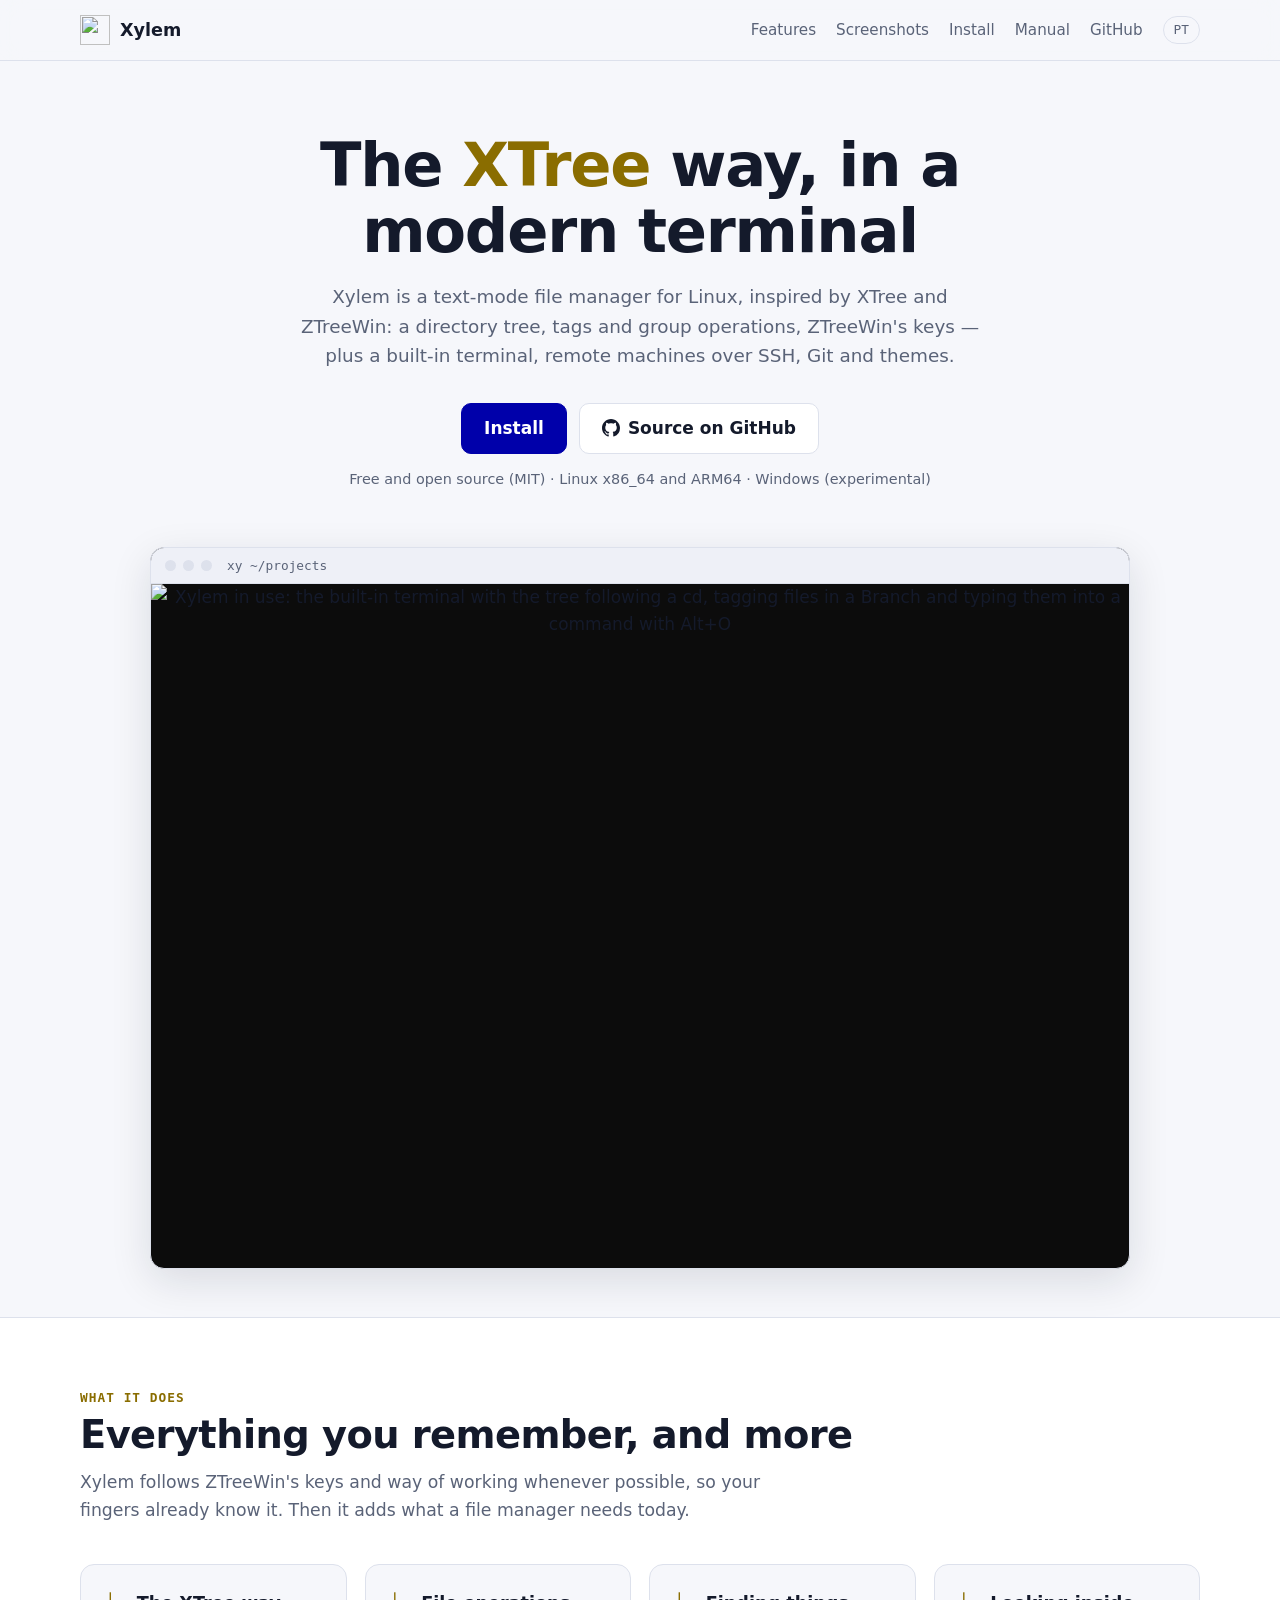
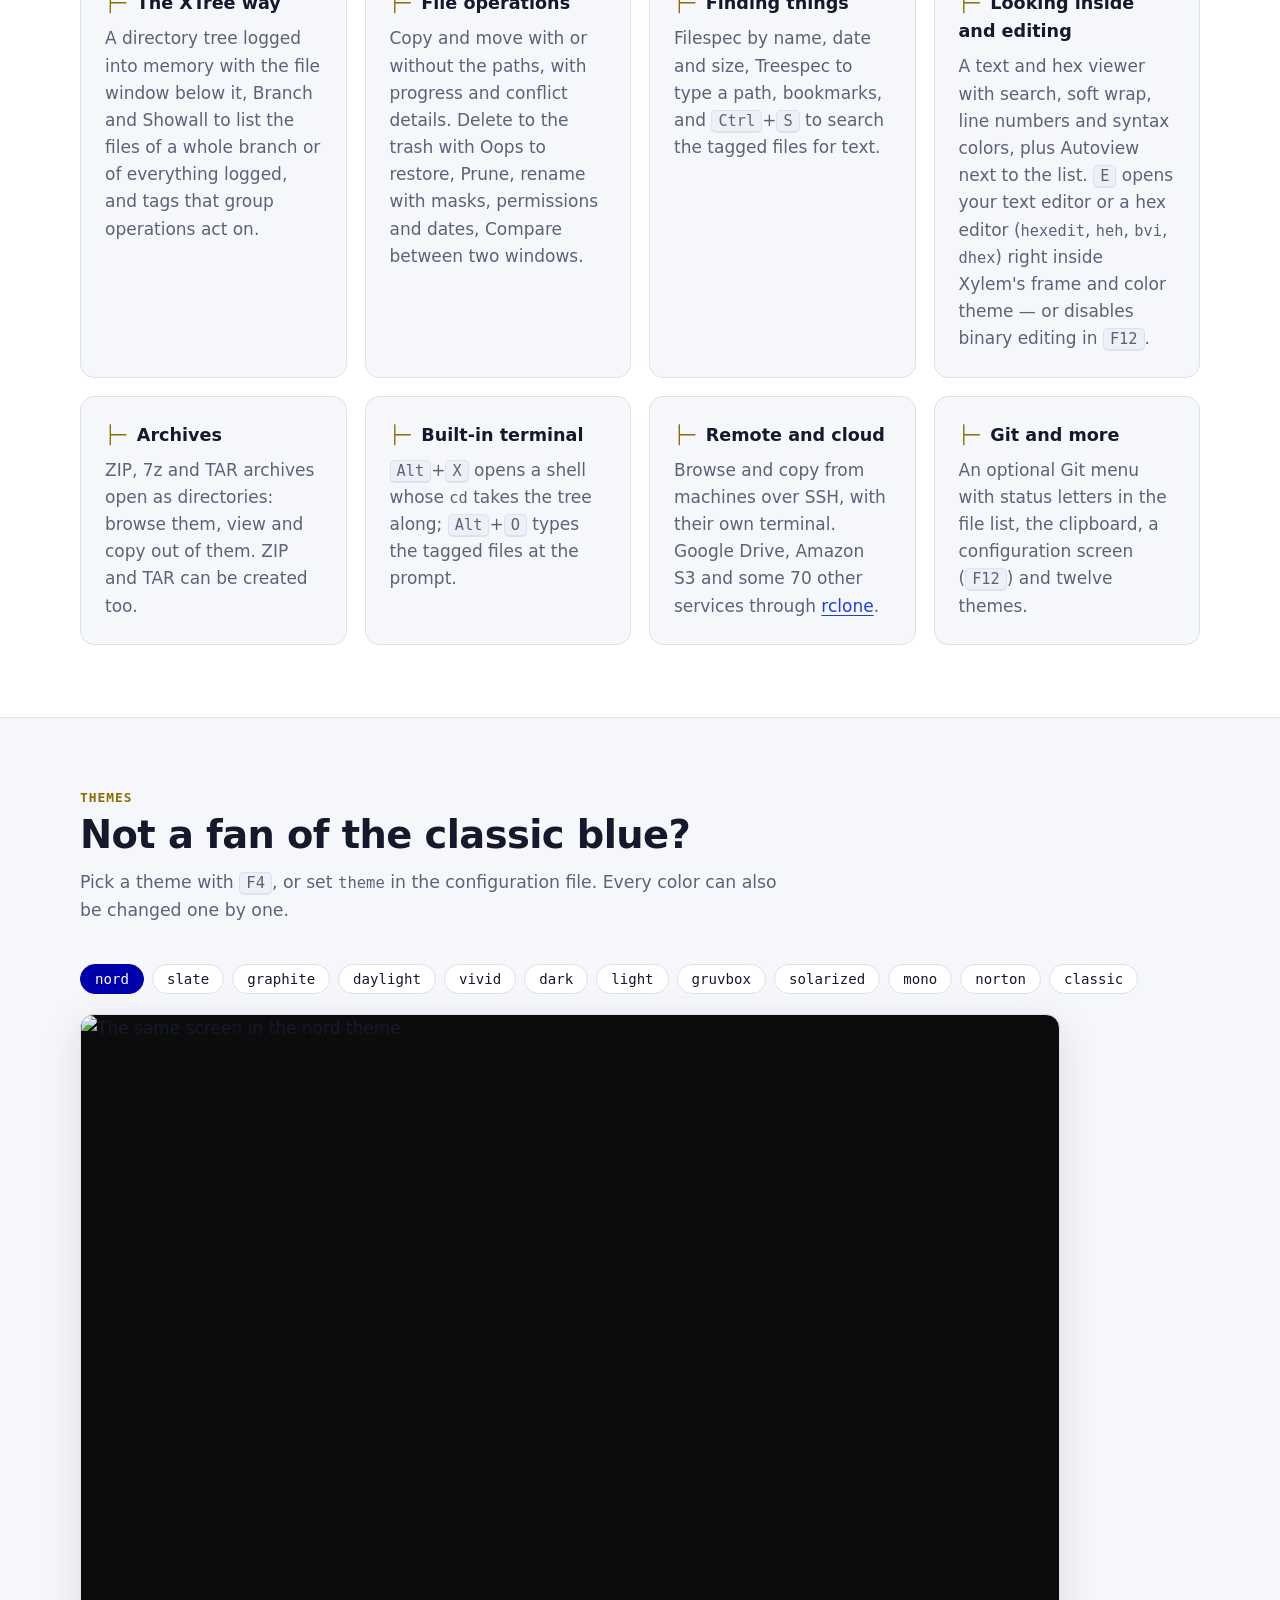
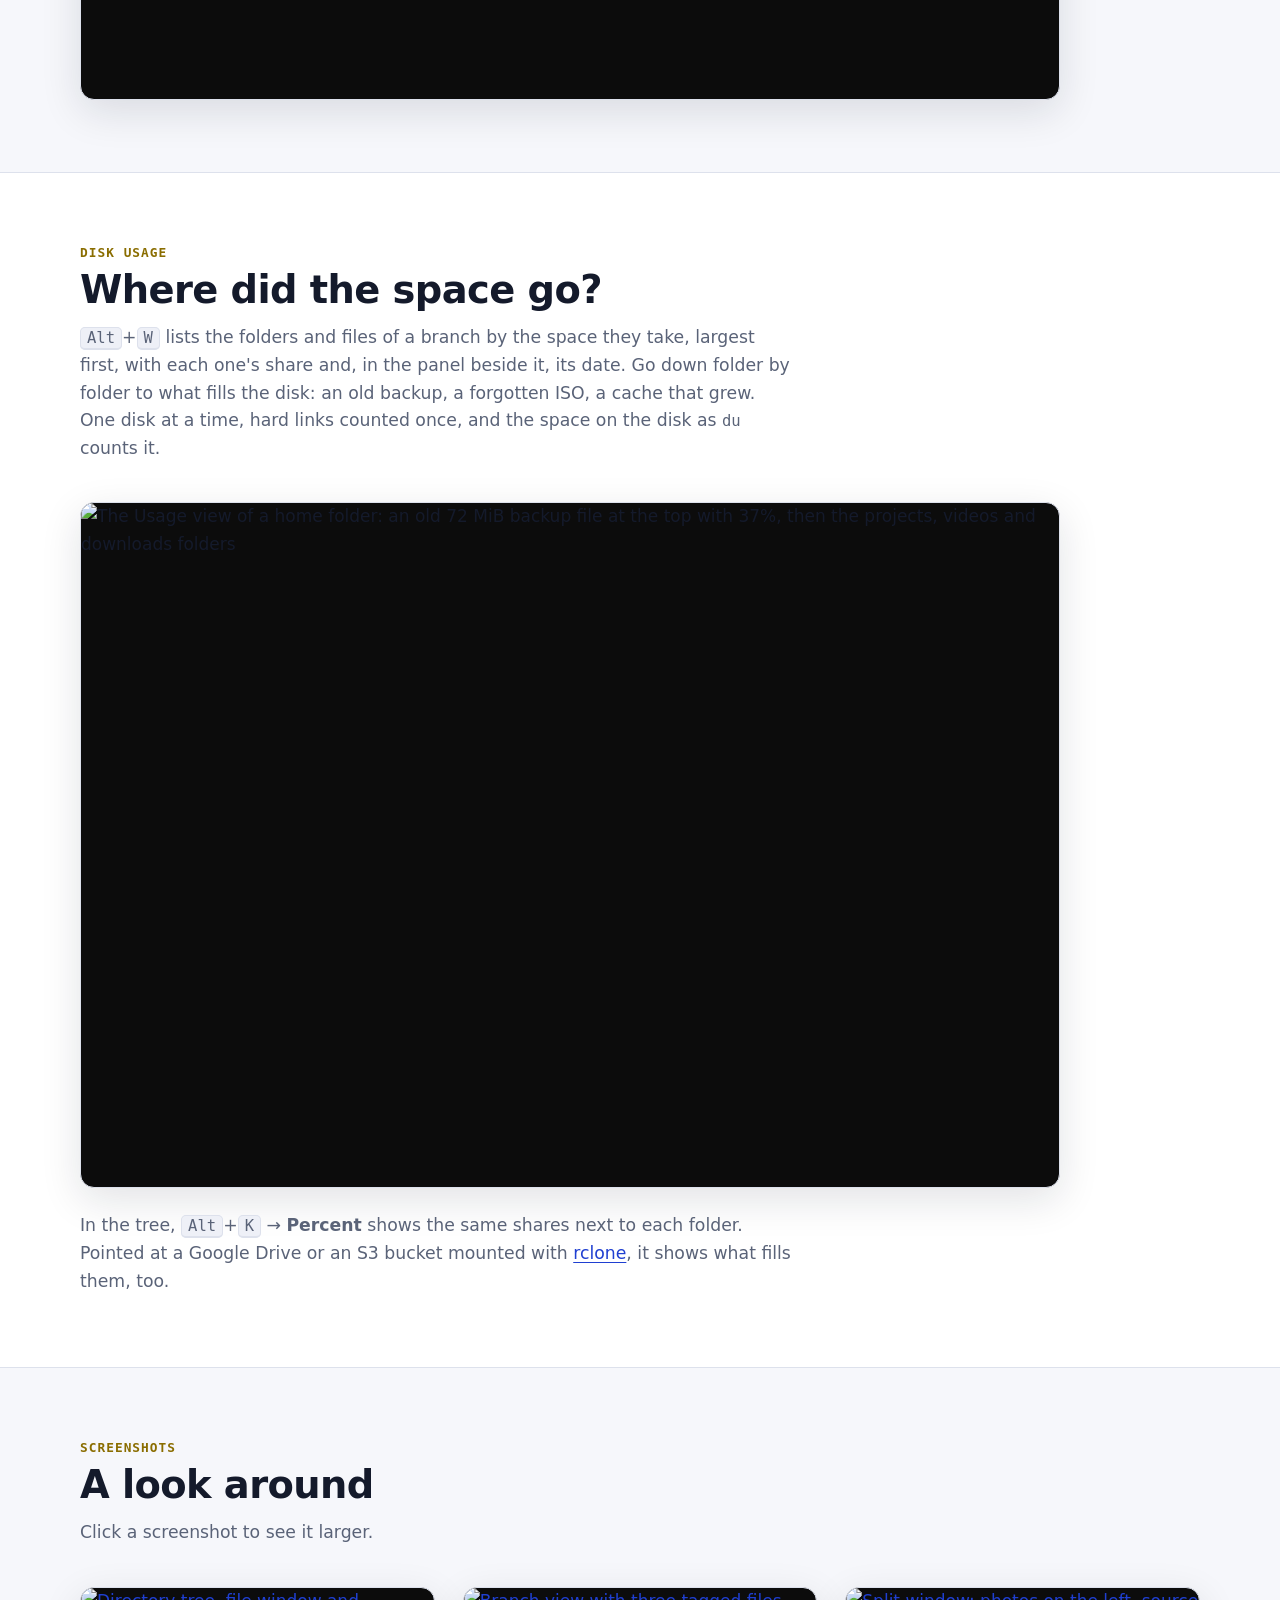
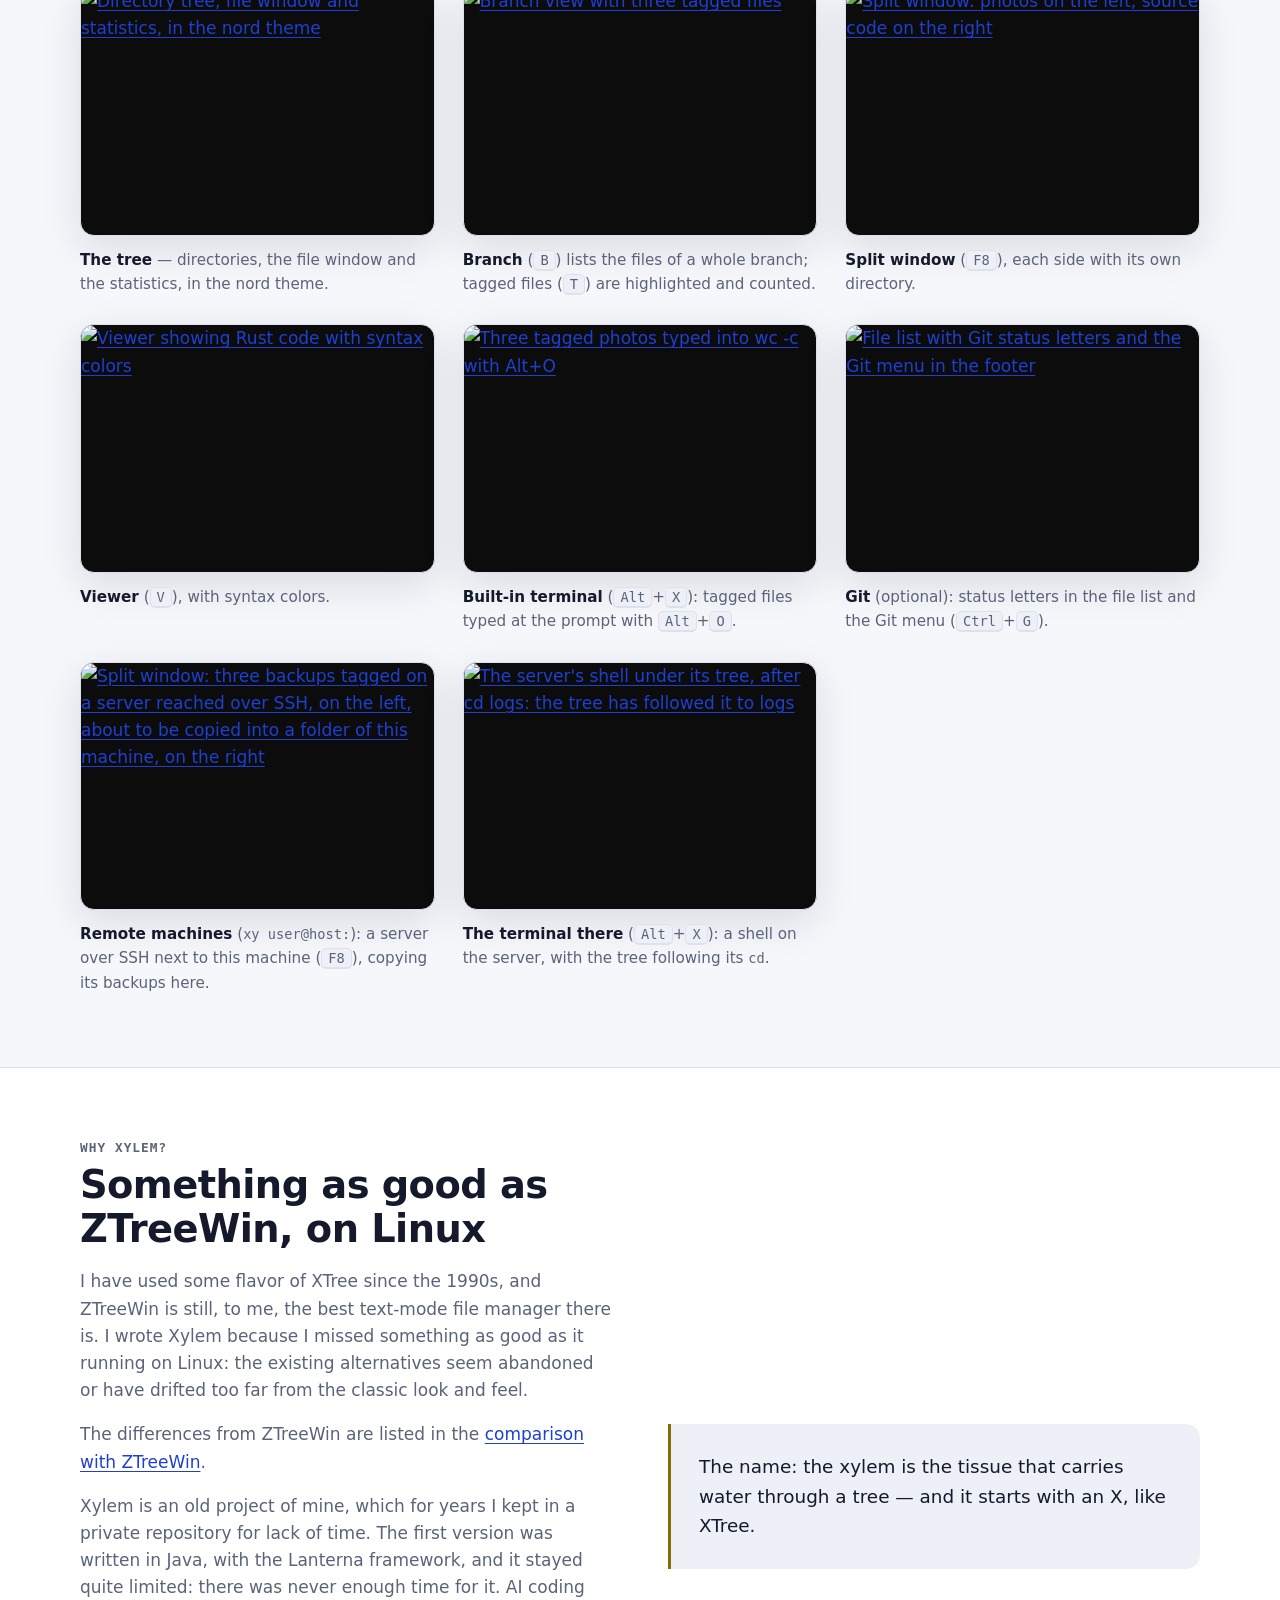
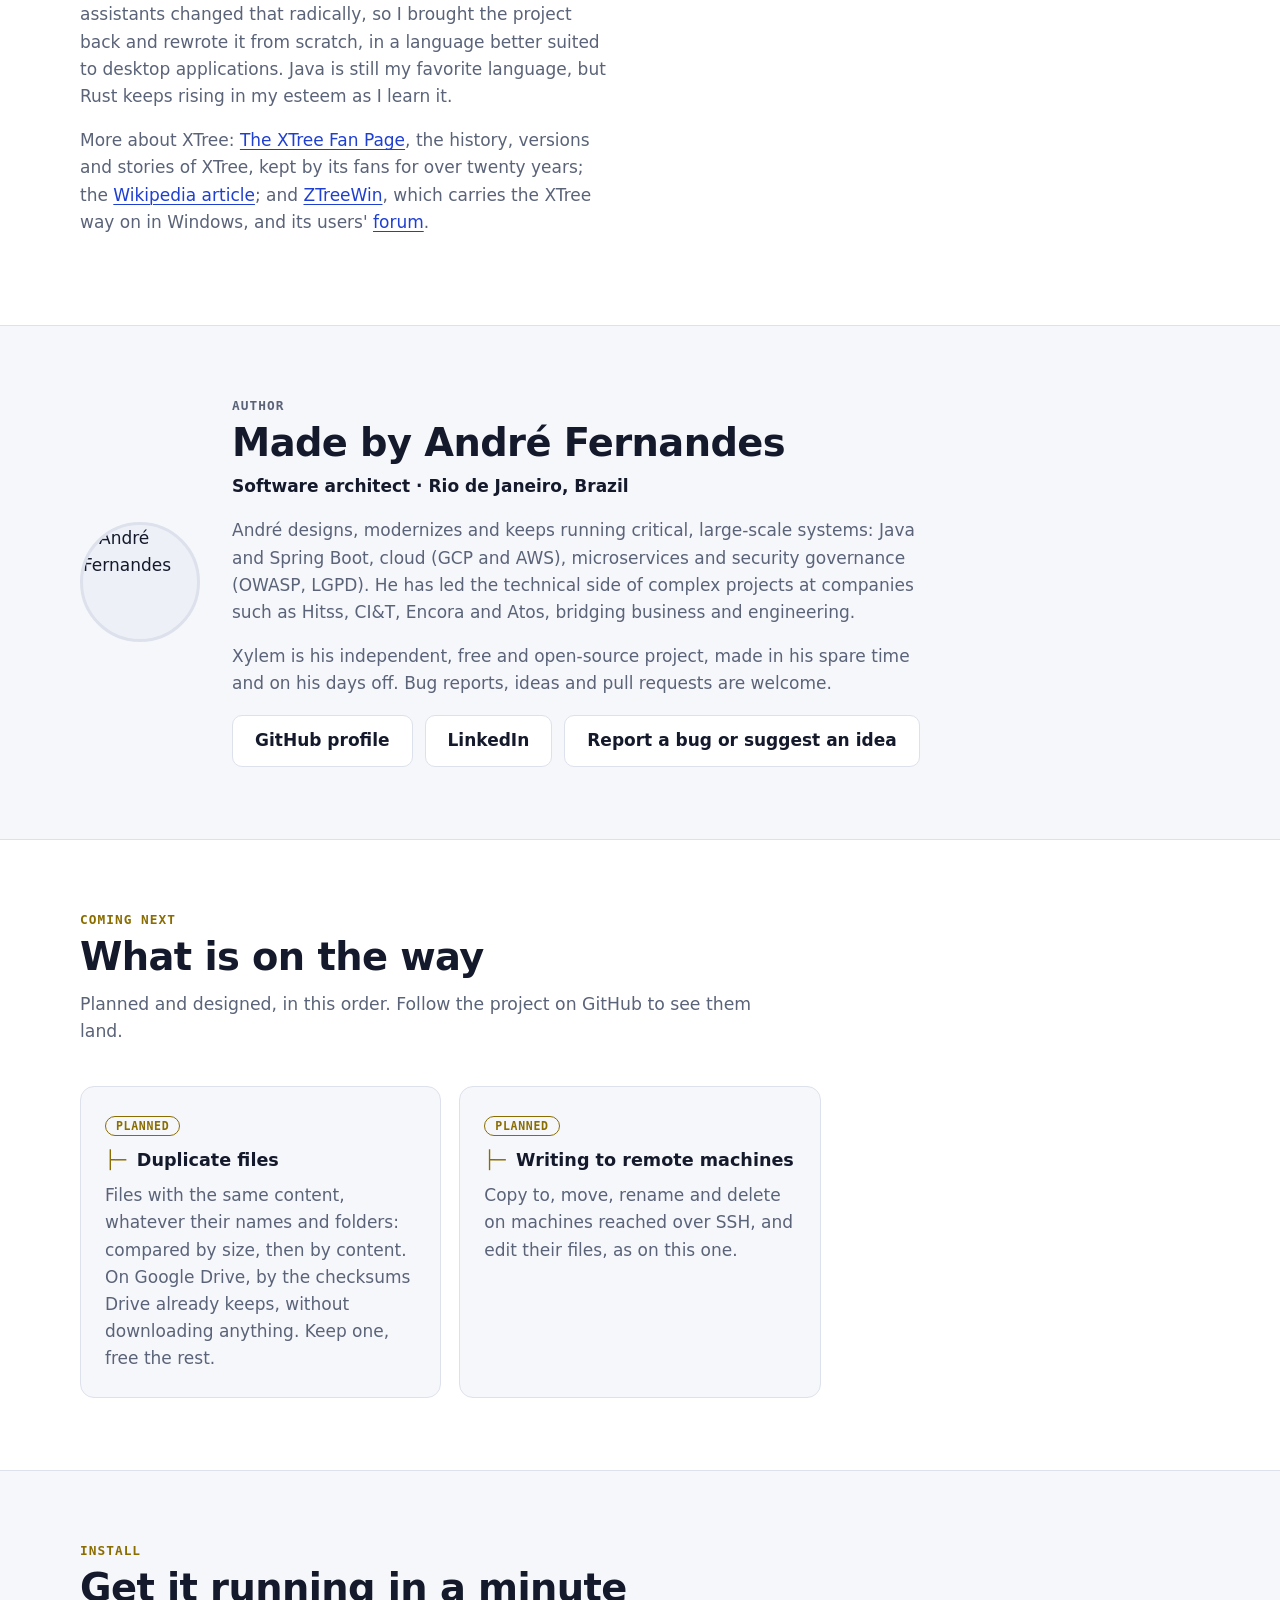
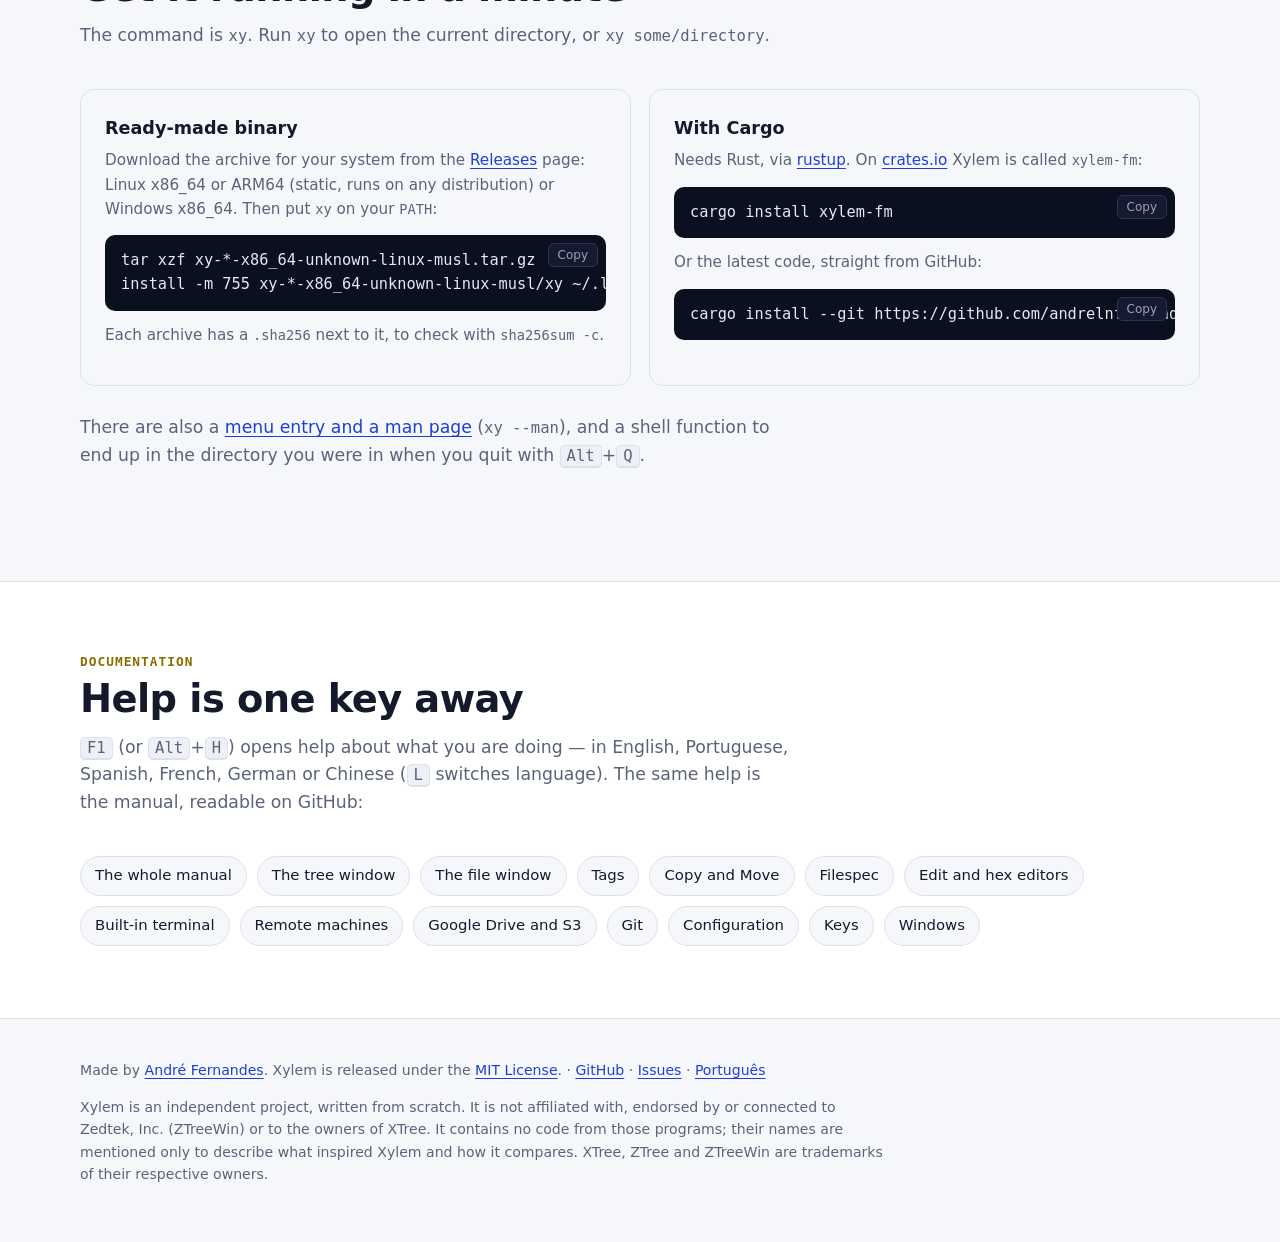
==== site/index.html @ c70d11ac "Docs: screenshots of remote machines (SSH) The manual (all languages) shows the password asked in th" ====
<!doctype html>
<html lang="en">
<head>
  <meta charset="utf-8">
  <meta name="viewport" content="width=device-width, initial-scale=1">
  <title>Xylem — text-mode file manager inspired by XTree</title>
  <meta name="description" content="Xylem is a text-mode file manager for Linux, inspired by XTree and ZTreeWin: a directory tree, tags and group operations, plus a built-in terminal, SSH, Git and themes.">
  <meta name="author" content="André Fernandes">
  <link rel="canonical" href="https://andrelnfernandes.github.io/xylem/">
  <link rel="alternate" hreflang="en" href="https://andrelnfernandes.github.io/xylem/">
  <link rel="alternate" hreflang="pt-BR" href="https://andrelnfernandes.github.io/xylem/pt-br/">
  <link rel="icon" href="assets/xylem.svg" type="image/svg+xml">
  <link rel="icon" href="assets/xylem-32.png" sizes="32x32" type="image/png">
  <meta property="og:type" content="website">
  <meta property="og:title" content="Xylem — text-mode file manager inspired by XTree">
  <meta property="og:description" content="A directory tree, tags and ZTreeWin's keys, plus a built-in terminal, SSH, Git and themes.">
  <meta property="og:url" content="https://andrelnfernandes.github.io/xylem/">
  <meta property="og:image" content="https://andrelnfernandes.github.io/xylem/assets/social-preview.png">
  <meta name="twitter:card" content="summary_large_image">
  <link rel="stylesheet" href="style.css">
</head>
<body>
  <header class="top">
    <div class="wrap">
      <a class="brand" href="./"><img src="assets/xylem.svg" alt="">Xylem</a>
      <nav>
        <a href="#features">Features</a>
        <a href="#screenshots">Screenshots</a>
        <a href="#install">Install</a>
        <a href="#docs">Manual</a>
        <a class="gh" href="https://github.com/andrelnfernandes/xylem">GitHub</a>
        <a class="lang" href="pt-br/" hreflang="pt-BR" lang="pt-BR" title="Leia em português">PT</a>
      </nav>
    </div>
  </header>

  <main>
    <div class="hero">
      <div class="wrap">
        <h1>The <em>XTree</em> way, in a modern terminal</h1>
        <p class="lead">Xylem is a text-mode file manager for Linux, inspired by XTree and ZTreeWin:
          a directory tree, tags and group operations, ZTreeWin's keys — plus a built-in terminal,
          remote machines over SSH, Git and themes.</p>
        <div class="buttons">
          <a class="button primary" href="#install">Install</a>
          <a class="button" href="https://github.com/andrelnfernandes/xylem">
            <svg viewBox="0 0 16 16" aria-hidden="true"><path d="M8 0C3.58 0 0 3.58 0 8c0 3.54 2.29 6.53 5.47 7.59.4.07.55-.17.55-.38 0-.19-.01-.82-.01-1.49-2.01.37-2.53-.49-2.69-.94-.09-.23-.48-.94-.82-1.13-.28-.15-.68-.52-.01-.53.63-.01 1.08.58 1.23.82.72 1.21 1.87.87 2.33.66.07-.52.28-.87.51-1.07-1.78-.2-3.64-.89-3.64-3.95 0-.87.31-1.59.82-2.15-.08-.2-.36-1.02.08-2.12 0 0 .67-.21 2.2.82.64-.18 1.32-.27 2-.27.68 0 1.36.09 2 .27 1.53-1.04 2.2-.82 2.2-.82.44 1.1.16 1.92.08 2.12.51.56.82 1.27.82 2.15 0 3.07-1.87 3.75-3.65 3.95.29.25.54.73.54 1.48 0 1.07-.01 1.93-.01 2.2 0 .21.15.46.55.38A8.013 8.013 0 0016 8c0-4.42-3.58-8-8-8z"/></svg>
            Source on GitHub</a>
        </div>
        <p class="note">Free and open source (MIT) · Linux x86_64 and ARM64 · Windows (experimental)</p>

        <div class="window demo">
          <div class="bar"><i></i><i></i><i></i><span>xy ~/projects</span></div>
          <img src="assets/screenshots/demo-nord.gif" width="1104" height="772"
               alt="Xylem in use: the built-in terminal with the tree following a cd, tagging files in a Branch and typing them into a command with Alt+O">
        </div>
      </div>
    </div>

    <section id="features" class="alt">
      <div class="wrap">
        <p class="eyebrow">What it does</p>
        <h2>Everything you remember, and more</h2>
        <p class="section-lead">Xylem follows ZTreeWin's keys and way of working whenever possible,
          so your fingers already know it. Then it adds what a file manager needs today.</p>
        <div class="features">
          <div class="feature">
            <h3>The XTree way</h3>
            <p>A directory tree logged into memory with the file window below it, Branch and Showall
              to list the files of a whole branch or of everything logged, and tags that group
              operations act on.</p>
          </div>
          <div class="feature">
            <h3>File operations</h3>
            <p>Copy and move with or without the paths, with progress and conflict details. Delete to
              the trash with Oops to restore, Prune, rename with masks, permissions and dates,
              Compare between two windows.</p>
          </div>
          <div class="feature">
            <h3>Finding things</h3>
            <p>Filespec by name, date and size, Treespec to type a path, bookmarks, and
              <kbd>Ctrl</kbd>+<kbd>S</kbd> to search the tagged files for text.</p>
          </div>
          <div class="feature">
            <h3>Looking inside and editing</h3>
            <p>A text and hex viewer with search, soft wrap, line numbers and syntax colors, plus
              Autoview next to the list. <kbd>E</kbd> opens your text editor or a hex editor
              (<code>hexedit</code>, <code>heh</code>, <code>bvi</code>, <code>dhex</code>) right
              inside Xylem's frame and color theme — or disables binary editing in <kbd>F12</kbd>.</p>
          </div>
          <div class="feature">
            <h3>Archives</h3>
            <p>ZIP, 7z and TAR archives open as directories: browse them, view and copy out of them.
              ZIP and TAR can be created too.</p>
          </div>
          <div class="feature">
            <h3>Built-in terminal</h3>
            <p><kbd>Alt</kbd>+<kbd>X</kbd> opens a shell whose <code>cd</code> takes the tree along;
              <kbd>Alt</kbd>+<kbd>O</kbd> types the tagged files at the prompt.</p>
          </div>
          <div class="feature">
            <h3>Remote and cloud</h3>
            <p>Browse and copy from machines over SSH, with their own terminal. Google Drive, Amazon
              S3 and some 70 other services through <a href="https://rclone.org">rclone</a>.</p>
          </div>
          <div class="feature">
            <h3>Git and more</h3>
            <p>An optional Git menu with status letters in the file list, the clipboard, a
              configuration screen (<kbd>F12</kbd>) and twelve themes.</p>
          </div>
        </div>
      </div>
    </section>

    <section id="themes">
      <div class="wrap">
        <p class="eyebrow">Themes</p>
        <h2>Not a fan of the classic blue?</h2>
        <p class="section-lead">Pick a theme with <kbd>F4</kbd>, or set <code>theme</code> in the
          configuration file. Every color can also be changed one by one.</p>
        <div class="themes">
          <a href="assets/screenshots/theme-nord.png" aria-current="true">nord</a>
          <a href="assets/screenshots/theme-slate.png">slate</a>
          <a href="assets/screenshots/theme-graphite.png">graphite</a>
          <a href="assets/screenshots/theme-daylight.png">daylight</a>
          <a href="assets/screenshots/theme-vivid.png">vivid</a>
          <a href="assets/screenshots/theme-dark.png">dark</a>
          <a href="assets/screenshots/theme-light.png">light</a>
          <a href="assets/screenshots/theme-gruvbox.png">gruvbox</a>
          <a href="assets/screenshots/theme-solarized.png">solarized</a>
          <a href="assets/screenshots/theme-mono.png">mono</a>
          <a href="assets/screenshots/theme-norton.png">norton</a>
          <a href="assets/screenshots/tree.png">classic</a>
        </div>
        <div class="window theme-view"><img src="assets/screenshots/theme-nord.png" width="1104" height="772" loading="lazy" alt="The same screen in the nord theme" data-alt="The same screen in the {} theme"></div>
      </div>
    </section>

    <section id="usage" class="alt">
      <div class="wrap">
        <p class="eyebrow">Disk usage</p>
        <h2>Where did the space go?</h2>
        <p class="section-lead"><kbd>Alt</kbd>+<kbd>W</kbd> lists the folders and files of a branch by the space they
          take, largest first, with each one's share and, in the panel beside it, its date. Go down
          folder by folder to what fills the disk: an old backup, a forgotten ISO, a cache that grew.
          One disk at a time, hard links counted once, and the space on the disk as
          <code>du</code> counts it.</p>
        <div class="window theme-view"><img src="assets/screenshots/usage-vivid.png" width="1104" height="772" loading="lazy" alt="The Usage view of a home folder: an old 72 MiB backup file at the top with 37%, then the projects, videos and downloads folders"></div>
        <p class="section-lead after">In the tree, <kbd>Alt</kbd>+<kbd>K</kbd> → <strong>Percent</strong> shows the same shares
          next to each folder. Pointed at a Google Drive or an S3 bucket mounted with
          <a href="https://rclone.org">rclone</a>, it shows what fills them, too.</p>
      </div>
    </section>

    <section id="screenshots">
      <div class="wrap">
        <p class="eyebrow">Screenshots</p>
        <h2>A look around</h2>
        <p class="section-lead">Click a screenshot to see it larger.</p>
        <div class="shots">
          <figure class="shot">
            <a href="assets/screenshots/tree-nord.png"><div class="window"><img src="assets/screenshots/tree-nord.png" width="1104" height="772" loading="lazy" alt="Directory tree, file window and statistics, in the nord theme"></div></a>
            <figcaption><strong>The tree</strong> — directories, the file window and the statistics, in the nord theme.</figcaption>
          </figure>
          <figure class="shot">
            <a href="assets/screenshots/branch-tagged-dark.png"><div class="window"><img src="assets/screenshots/branch-tagged-dark.png" width="1104" height="772" loading="lazy" alt="Branch view with three tagged files"></div></a>
            <figcaption><strong>Branch</strong> (<kbd>B</kbd>) lists the files of a whole branch; tagged files (<kbd>T</kbd>) are highlighted and counted.</figcaption>
          </figure>
          <figure class="shot">
            <a href="assets/screenshots/split-gruvbox.png"><div class="window"><img src="assets/screenshots/split-gruvbox.png" width="1104" height="772" loading="lazy" alt="Split window: photos on the left, source code on the right"></div></a>
            <figcaption><strong>Split window</strong> (<kbd>F8</kbd>), each side with its own directory.</figcaption>
          </figure>
          <figure class="shot">
            <a href="assets/screenshots/viewer-nord.png"><div class="window"><img src="assets/screenshots/viewer-nord.png" width="1104" height="772" loading="lazy" alt="Viewer showing Rust code with syntax colors"></div></a>
            <figcaption><strong>Viewer</strong> (<kbd>V</kbd>), with syntax colors.</figcaption>
          </figure>
          <figure class="shot">
            <a href="assets/screenshots/terminal-tagged-nord.png"><div class="window"><img src="assets/screenshots/terminal-tagged-nord.png" width="1104" height="772" loading="lazy" alt="Three tagged photos typed into wc -c with Alt+O"></div></a>
            <figcaption><strong>Built-in terminal</strong> (<kbd>Alt</kbd>+<kbd>X</kbd>): tagged files typed at the prompt with <kbd>Alt</kbd>+<kbd>O</kbd>.</figcaption>
          </figure>
          <figure class="shot">
            <a href="assets/screenshots/git-menu-dark.png"><div class="window"><img src="assets/screenshots/git-menu-dark.png" width="1104" height="772" loading="lazy" alt="File list with Git status letters and the Git menu in the footer"></div></a>
            <figcaption><strong>Git</strong> (optional): status letters in the file list and the Git menu (<kbd>Ctrl</kbd>+<kbd>G</kbd>).</figcaption>
          </figure>
          <figure class="shot">
            <a href="assets/screenshots/remote-nord.png"><div class="window"><img src="assets/screenshots/remote-nord.png" width="1104" height="772" loading="lazy" alt="Split window: three backups tagged on a server reached over SSH, on the left, about to be copied into a folder of this machine, on the right"></div></a>
            <figcaption><strong>Remote machines</strong> (<code>xy user@host:</code>): a server over SSH next to this machine (<kbd>F8</kbd>), copying its backups here.</figcaption>
          </figure>
          <figure class="shot">
            <a href="assets/screenshots/remote-terminal-dark.png"><div class="window"><img src="assets/screenshots/remote-terminal-dark.png" width="1104" height="772" loading="lazy" alt="The server's shell under its tree, after cd logs: the tree has followed it to logs"></div></a>
            <figcaption><strong>The terminal there</strong> (<kbd>Alt</kbd>+<kbd>X</kbd>): a shell on the server, with the tree following its <code>cd</code>.</figcaption>
          </figure>
        </div>
      </div>
    </section>

    <section class="alt">
      <div class="wrap why">
        <div>
          <p class="eyebrow">Why Xylem?</p>
          <h2>Something as good as ZTreeWin, on Linux</h2>
          <p>I have used some flavor of XTree since the 1990s, and ZTreeWin is still, to me, the best
            text-mode file manager there is. I wrote Xylem because I missed something as good as it
            running on Linux: the existing alternatives seem abandoned
            or have drifted too far from the classic look and feel.</p>
          <p>The differences from ZTreeWin are listed in the
            <a href="https://github.com/andrelnfernandes/xylem/blob/main/docs/manual/ztreewin.md">comparison with ZTreeWin</a>.</p>
          <p>Xylem is an old project of mine, which for years I kept in a private repository for
            lack of time. The first version was written in Java, with the Lanterna framework, and it
            stayed quite limited: there was never enough time for it. AI coding assistants changed
            that radically, so I brought the project back and rewrote it from scratch, in a language
            better suited to desktop applications. Java is still my favorite language, but Rust
            keeps rising in my esteem as I learn it.</p>
          <p>More about XTree: <a href="https://www.xtreefanpage.org/">The XTree Fan Page</a>, the
            history, versions and stories of XTree, kept by its fans for over twenty years; the
            <a href="https://en.wikipedia.org/wiki/XTree">Wikipedia article</a>; and
            <a href="https://www.ztree.com/">ZTreeWin</a>, which carries the XTree way on in Windows,
            and its users' <a href="https://groups.io/g/ZTreeWin">forum</a>.</p>
        </div>
        <blockquote>The name: the xylem is the tissue that carries water through a tree — and it
          starts with an X, like XTree.</blockquote>
      </div>
    </section>

    <section id="author">
      <div class="wrap author">
        <img src="https://github.com/andrelnfernandes.png?size=240" width="120" height="120" alt="André Fernandes" loading="lazy">
        <div>
          <p class="eyebrow">Author</p>
          <h2>Made by André Fernandes</h2>
          <p class="role">Software architect · Rio de Janeiro, Brazil</p>
          <p>André designs, modernizes and keeps running critical, large-scale systems: Java and
            Spring Boot, cloud (GCP and AWS), microservices and security governance (OWASP, LGPD).
            He has led the technical side of complex projects at companies such as Hitss, CI&amp;T,
            Encora and Atos, bridging business and engineering.</p>
          <p>Xylem is his independent, free and open-source project, made in his spare time and on
            his days off. Bug reports, ideas and pull requests are welcome.</p>
          <div class="buttons start">
            <a class="button" href="https://github.com/andrelnfernandes">GitHub profile</a>
            <a class="button" href="https://www.linkedin.com/in/andresistemas/">LinkedIn</a>
            <a class="button" href="https://github.com/andrelnfernandes/xylem/issues">Report a bug or suggest an idea</a>
          </div>
        </div>
      </div>
    </section>

    <section id="next" class="alt">
      <div class="wrap">
        <p class="eyebrow">Coming next</p>
        <h2>What is on the way</h2>
        <p class="section-lead">Planned and designed, in this order. Follow the project on GitHub to see them land.</p>
        <div class="features soon">
          <div class="feature">
            <p class="badge">Planned</p>
            <h3>Duplicate files</h3>
            <p>Files with the same content, whatever their names and folders: compared by size, then by content. On Google Drive, by the checksums Drive already keeps, without downloading anything. Keep one, free the rest.</p>
          </div>
          <div class="feature">
            <p class="badge">Planned</p>
            <h3>Writing to remote machines</h3>
            <p>Copy to, move, rename and delete on machines reached over SSH, and edit their files, as on this one.</p>
          </div>
        </div>
      </div>
    </section>

    <section id="install">
      <div class="wrap">
        <p class="eyebrow">Install</p>
        <h2>Get it running in a minute</h2>
        <p class="section-lead">The command is <code>xy</code>. Run <code>xy</code> to open the current
          directory, or <code>xy some/directory</code>.</p>
        <div class="install">
          <div class="card">
            <h3>Ready-made binary</h3>
            <p>Download the archive for your system from the
              <a href="https://github.com/andrelnfernandes/xylem/releases/latest">Releases</a> page:
              Linux x86_64 or ARM64 (static, runs on any distribution) or Windows x86_64. Then put
              <code>xy</code> on your <code>PATH</code>:</p>
            <div class="code"><pre>tar xzf xy-*-x86_64-unknown-linux-musl.tar.gz
install -m 755 xy-*-x86_64-unknown-linux-musl/xy ~/.local/bin/</pre></div>
            <p>Each archive has a <code>.sha256</code> next to it, to check with <code>sha256sum -c</code>.</p>
          </div>
          <div class="card">
            <h3>With Cargo</h3>
            <p>Needs Rust, via <a href="https://rustup.rs">rustup</a>. On
              <a href="https://crates.io/crates/xylem-fm">crates.io</a> Xylem is called
              <code>xylem-fm</code>:</p>
            <div class="code"><pre>cargo install xylem-fm</pre></div>
            <p>Or the latest code, straight from GitHub:</p>
            <div class="code"><pre>cargo install --git https://github.com/andrelnfernandes/xylem</pre></div>
          </div>
        </div>
        <p class="section-lead" style="margin-top: 28px">There are also a
          <a href="https://github.com/andrelnfernandes/xylem#installation">menu entry and a man page</a>
          (<code>xy --man</code>), and a shell function to end up in the directory you were in when you
          quit with <kbd>Alt</kbd>+<kbd>Q</kbd>.</p>
      </div>
    </section>

    <section id="docs" class="alt">
      <div class="wrap">
        <p class="eyebrow">Documentation</p>
        <h2>Help is one key away</h2>
        <p class="section-lead"><kbd>F1</kbd> (or <kbd>Alt</kbd>+<kbd>H</kbd>) opens help about what you
          are doing — in English, Portuguese, Spanish, French, German or Chinese (<kbd>L</kbd>
          switches language). The same help is the manual, readable on GitHub:</p>
        <div class="topics">
          <a href="https://github.com/andrelnfernandes/xylem/blob/main/docs/manual/index.md">The whole manual</a>
          <a href="https://github.com/andrelnfernandes/xylem/blob/main/docs/manual/tree.md">The tree window</a>
          <a href="https://github.com/andrelnfernandes/xylem/blob/main/docs/manual/files.md">The file window</a>
          <a href="https://github.com/andrelnfernandes/xylem/blob/main/docs/manual/tagging.md">Tags</a>
          <a href="https://github.com/andrelnfernandes/xylem/blob/main/docs/manual/copy-move.md">Copy and Move</a>
          <a href="https://github.com/andrelnfernandes/xylem/blob/main/docs/manual/filespec.md">Filespec</a>
          <a href="https://github.com/andrelnfernandes/xylem/blob/main/docs/manual/execute.md">Edit and hex editors</a>
          <a href="https://github.com/andrelnfernandes/xylem/blob/main/docs/manual/terminal.md">Built-in terminal</a>
          <a href="https://github.com/andrelnfernandes/xylem/blob/main/docs/manual/remote.md">Remote machines</a>
          <a href="https://github.com/andrelnfernandes/xylem/blob/main/docs/manual/cloud.md">Google Drive and S3</a>
          <a href="https://github.com/andrelnfernandes/xylem/blob/main/docs/manual/git.md">Git</a>
          <a href="https://github.com/andrelnfernandes/xylem/blob/main/docs/manual/configuration.md">Configuration</a>
          <a href="https://github.com/andrelnfernandes/xylem/blob/main/docs/manual/keys.md">Keys</a>
          <a href="https://github.com/andrelnfernandes/xylem/blob/main/docs/manual/windows.md">Windows</a>
        </div>
      </div>
    </section>
  </main>

  <footer>
    <div class="wrap">
      <p>Made by <a href="https://github.com/andrelnfernandes">André Fernandes</a>. Xylem is released under the <a href="https://github.com/andrelnfernandes/xylem/blob/main/LICENSE">MIT License</a>.
        · <a href="https://github.com/andrelnfernandes/xylem">GitHub</a>
        · <a href="https://github.com/andrelnfernandes/xylem/issues">Issues</a>
        · <a href="pt-br/" hreflang="pt-BR" lang="pt-BR">Português</a></p>
      <p>Xylem is an independent project, written from scratch. It is not affiliated with, endorsed by or
        connected to Zedtek, Inc. (ZTreeWin) or to the owners of XTree. It contains no code from those
        programs; their names are mentioned only to describe what inspired Xylem and how it compares.
        XTree, ZTree and ZTreeWin are trademarks of their respective owners.</p>
    </div>
  </footer>

  <dialog class="lightbox"><img alt=""></dialog>
  <script src="site.js"></script>
</body>
</html>
---- site/style.css ----
/* Xylem website. The colors come from the icon and the classic theme:
   XTree blue, cyan and yellow. */

:root {
  --bg: #f6f7fb;
  --surface: #ffffff;
  --surface-2: #eef0f7;
  --text: #141a2b;
  --muted: #5a6378;
  --border: #dde1ec;
  --accent: #0000aa;
  --accent-text: #ffffff;
  --highlight: #8a6d00;
  --link: #1f3fd1;
  --shadow: 0 12px 40px rgb(20 26 43 / 0.12);
  --code-bg: #0b1020;
  --code-text: #e6e9f2;
  --mono: ui-monospace, "Cascadia Mono", "JetBrains Mono", "DejaVu Sans Mono", Menlo, Consolas, monospace;
  --sans: system-ui, -apple-system, "Segoe UI", Roboto, Ubuntu, Cantarell, "Noto Sans", sans-serif;
  --radius: 14px;
  color-scheme: light;
}

@media (prefers-color-scheme: dark) {
  :root {
    --bg: #090d18;
    --surface: #111729;
    --surface-2: #182038;
    --text: #e6e9f2;
    --muted: #9aa3b8;
    --border: #232c45;
    --accent: #55ffff;
    --accent-text: #001a33;
    --highlight: #ffff55;
    --link: #7fd8ff;
    --shadow: 0 16px 50px rgb(0 0 0 / 0.45);
    --code-bg: #060912;
    color-scheme: dark;
  }
}

* { box-sizing: border-box; }

html { scroll-behavior: smooth; scroll-padding-top: 72px; }

body {
  margin: 0;
  background: var(--bg);
  color: var(--text);
  font: 17px/1.6 var(--sans);
  -webkit-font-smoothing: antialiased;
}

img { max-width: 100%; height: auto; display: block; }

a { color: var(--link); text-decoration-thickness: 1px; text-underline-offset: 3px; }

code, kbd, pre { font-family: var(--mono); font-size: 0.9em; }

kbd {
  padding: 1px 6px;
  border: 1px solid var(--border);
  border-bottom-width: 2px;
  border-radius: 5px;
  background: var(--surface-2);
  white-space: nowrap;
}

.wrap { width: min(1120px, 100% - 32px); margin-inline: auto; }

/* Header */

.top {
  position: sticky;
  top: 0;
  z-index: 10;
  background: color-mix(in srgb, var(--bg) 82%, transparent);
  backdrop-filter: blur(12px);
  border-bottom: 1px solid var(--border);
}

.top .wrap {
  display: flex;
  align-items: center;
  gap: 24px;
  height: 60px;
}

.brand {
  display: flex;
  align-items: center;
  gap: 10px;
  color: var(--text);
  font-weight: 700;
  font-size: 1.1rem;
  text-decoration: none;
}

.brand img { width: 30px; height: 30px; }

.top nav { display: flex; gap: 20px; margin-left: auto; align-items: center; }

.top nav a { color: var(--muted); text-decoration: none; font-size: 0.95rem; }

.top nav a:hover { color: var(--text); }

.top nav .lang {
  padding: 3px 10px;
  border: 1px solid var(--border);
  border-radius: 999px;
  font-family: var(--mono);
  font-size: 0.8rem;
}

@media (max-width: 760px) {
  .top nav a:not(.lang):not(.gh) { display: none; }
}

/* Hero */

.hero { padding: 72px 0 48px; text-align: center; }

.hero h1 {
  margin: 0 auto 18px;
  max-width: 16ch;
  font-size: clamp(2.2rem, 6vw, 3.8rem);
  line-height: 1.08;
  letter-spacing: -0.02em;
}

.hero h1 em { font-style: normal; color: var(--highlight); }

.hero .lead {
  margin: 0 auto 32px;
  max-width: 60ch;
  color: var(--muted);
  font-size: 1.15rem;
}

.buttons { display: flex; flex-wrap: wrap; gap: 12px; justify-content: center; }

.button {
  display: inline-flex;
  align-items: center;
  gap: 8px;
  padding: 11px 22px;
  border-radius: 10px;
  border: 1px solid var(--border);
  background: var(--surface);
  color: var(--text);
  font-weight: 600;
  text-decoration: none;
  transition: transform 0.15s, box-shadow 0.15s;
}

.button:hover { transform: translateY(-1px); box-shadow: var(--shadow); }

.button.primary { background: var(--accent); border-color: var(--accent); color: var(--accent-text); }

.button svg { width: 18px; height: 18px; fill: currentColor; }

.hero .note { margin-top: 14px; color: var(--muted); font-size: 0.9rem; }

/* Terminal-like frame around the screenshots */

.window {
  border-radius: var(--radius);
  overflow: hidden;
  background: #0c0c0c;
  border: 1px solid var(--border);
  box-shadow: var(--shadow);
}

.window .bar {
  display: flex;
  align-items: center;
  gap: 7px;
  padding: 10px 14px;
  background: var(--surface-2);
  border-bottom: 1px solid var(--border);
  font: 0.8rem var(--mono);
  color: var(--muted);
}

.window .bar i { width: 11px; height: 11px; border-radius: 50%; background: var(--border); }

.window .bar span { margin-left: 8px; }

.demo { margin: 56px auto 0; max-width: 980px; }

/* Sections */

section { padding: 72px 0; }

section.alt { background: var(--surface); border-block: 1px solid var(--border); }

h2 {
  margin: 0 0 12px;
  font-size: clamp(1.7rem, 4vw, 2.4rem);
  letter-spacing: -0.015em;
  line-height: 1.15;
}

.section-lead { margin: 0 0 40px; max-width: 65ch; color: var(--muted); font-size: 1.08rem; }

.eyebrow {
  margin: 0 0 8px;
  font: 600 0.8rem var(--mono);
  letter-spacing: 0.08em;
  text-transform: uppercase;
  color: var(--highlight);
}

/* Features */

.features {
  display: grid;
  grid-template-columns: repeat(auto-fill, minmax(240px, 1fr));
  gap: 18px;
}

.feature {
  padding: 24px;
  border: 1px solid var(--border);
  border-radius: var(--radius);
  background: var(--bg);
}

.feature h3 { margin: 0 0 8px; font-size: 1.1rem; }

.feature h3::before { content: "├─ "; font-family: var(--mono); color: var(--highlight); }

.feature p { margin: 0; color: var(--muted); }

/* Screenshots */

.shots {
  display: grid;
  grid-template-columns: repeat(auto-fit, minmax(320px, 1fr));
  gap: 28px;
}

.shot { margin: 0; }

.shot a { display: block; border-radius: var(--radius); }

.shot .window { transition: transform 0.2s; }

.shot a:hover .window { transform: translateY(-3px); }

.shot figcaption { margin-top: 12px; color: var(--muted); font-size: 0.95rem; }

.shot figcaption strong { color: var(--text); }

dialog.lightbox {
  max-width: min(1200px, 96vw);
  padding: 0;
  border: 0;
  border-radius: var(--radius);
  background: transparent;
}

dialog.lightbox::backdrop { background: rgb(0 0 0 / 0.8); }

dialog.lightbox img { border-radius: var(--radius); cursor: zoom-out; }

.themes { display: flex; flex-wrap: wrap; gap: 8px; margin-bottom: 20px; }

.themes a {
  padding: 6px 14px;
  border: 1px solid var(--border);
  border-radius: 999px;
  background: var(--surface);
  color: var(--text);
  font: 0.88rem var(--mono);
  text-decoration: none;
}

.themes a:hover { border-color: var(--link); }

.themes a[aria-current] { background: var(--accent); border-color: var(--accent); color: var(--accent-text); }

.theme-view { max-width: 980px; }

.section-lead.after { margin: 24px 0 0; }

/* Why */

.why { display: grid; grid-template-columns: 1fr 1fr; gap: 56px; align-items: center; }

.why p { color: var(--muted); }

.why blockquote {
  margin: 0;
  padding: 28px;
  border-left: 3px solid var(--highlight);
  border-radius: 0 var(--radius) var(--radius) 0;
  background: var(--surface-2);
  font-size: 1.15rem;
}

@media (max-width: 860px) {
  .why { grid-template-columns: 1fr; gap: 24px; }
}

/* Author */

.author { display: flex; gap: 32px; align-items: center; }

.author img {
  flex: none;
  width: 120px;
  height: 120px;
  border-radius: 50%;
  border: 3px solid var(--border);
  background: var(--surface-2);
}

.author p { color: var(--muted); max-width: 65ch; }

.author .role { margin: -4px 0 12px; color: var(--text); font-weight: 600; }

.buttons.start { justify-content: flex-start; margin-top: 18px; }

@media (max-width: 640px) {
  .author { flex-direction: column; align-items: flex-start; gap: 18px; }
}

/* Coming next */

.soon { grid-template-columns: repeat(auto-fill, minmax(300px, 1fr)); }

.badge {
  display: inline-block;
  margin: 0 0 10px;
  padding: 2px 10px;
  border: 1px solid var(--highlight);
  border-radius: 999px;
  color: var(--highlight);
  font: 600 0.72rem var(--mono);
  letter-spacing: 0.06em;
  text-transform: uppercase;
}

.feature .badge { margin: 0 0 10px; color: var(--highlight); }

/* Installation */

.install { display: grid; grid-template-columns: repeat(auto-fit, minmax(320px, 1fr)); gap: 18px; }

.card {
  min-width: 0;
  padding: 24px;
  border: 1px solid var(--border);
  border-radius: var(--radius);
  background: var(--bg);
}

.card h3 { margin: 0 0 6px; font-size: 1.1rem; }

.card p { margin: 0 0 14px; color: var(--muted); font-size: 0.95rem; }

.code {
  position: relative;
  margin: 0 0 12px;
  border-radius: 10px;
  background: var(--code-bg);
}

.code pre {
  margin: 0;
  padding: 14px 16px;
  padding-right: 64px;
  overflow-x: auto;
  color: var(--code-text);
  line-height: 1.55;
}

.copy {
  position: absolute;
  top: 8px;
  right: 8px;
  padding: 4px 9px;
  border: 1px solid #2a3455;
  border-radius: 6px;
  background: #141b31;
  color: #9aa3b8;
  font: 0.75rem var(--sans);
  cursor: pointer;
}

.copy:hover { color: #e6e9f2; }

/* Documentation */

.topics { display: flex; flex-wrap: wrap; gap: 10px; margin-top: 24px; }

.topics a {
  padding: 7px 14px;
  border: 1px solid var(--border);
  border-radius: 999px;
  background: var(--bg);
  color: var(--text);
  text-decoration: none;
  font-size: 0.93rem;
}

.topics a:hover { border-color: var(--link); color: var(--link); }

/* Footer */

footer { padding: 40px 0 56px; color: var(--muted); font-size: 0.88rem; }

footer .wrap { display: grid; gap: 14px; }

footer p { margin: 0; max-width: 90ch; }

@media (prefers-reduced-motion: reduce) {
  html { scroll-behavior: auto; }
  * { transition: none !important; }
}
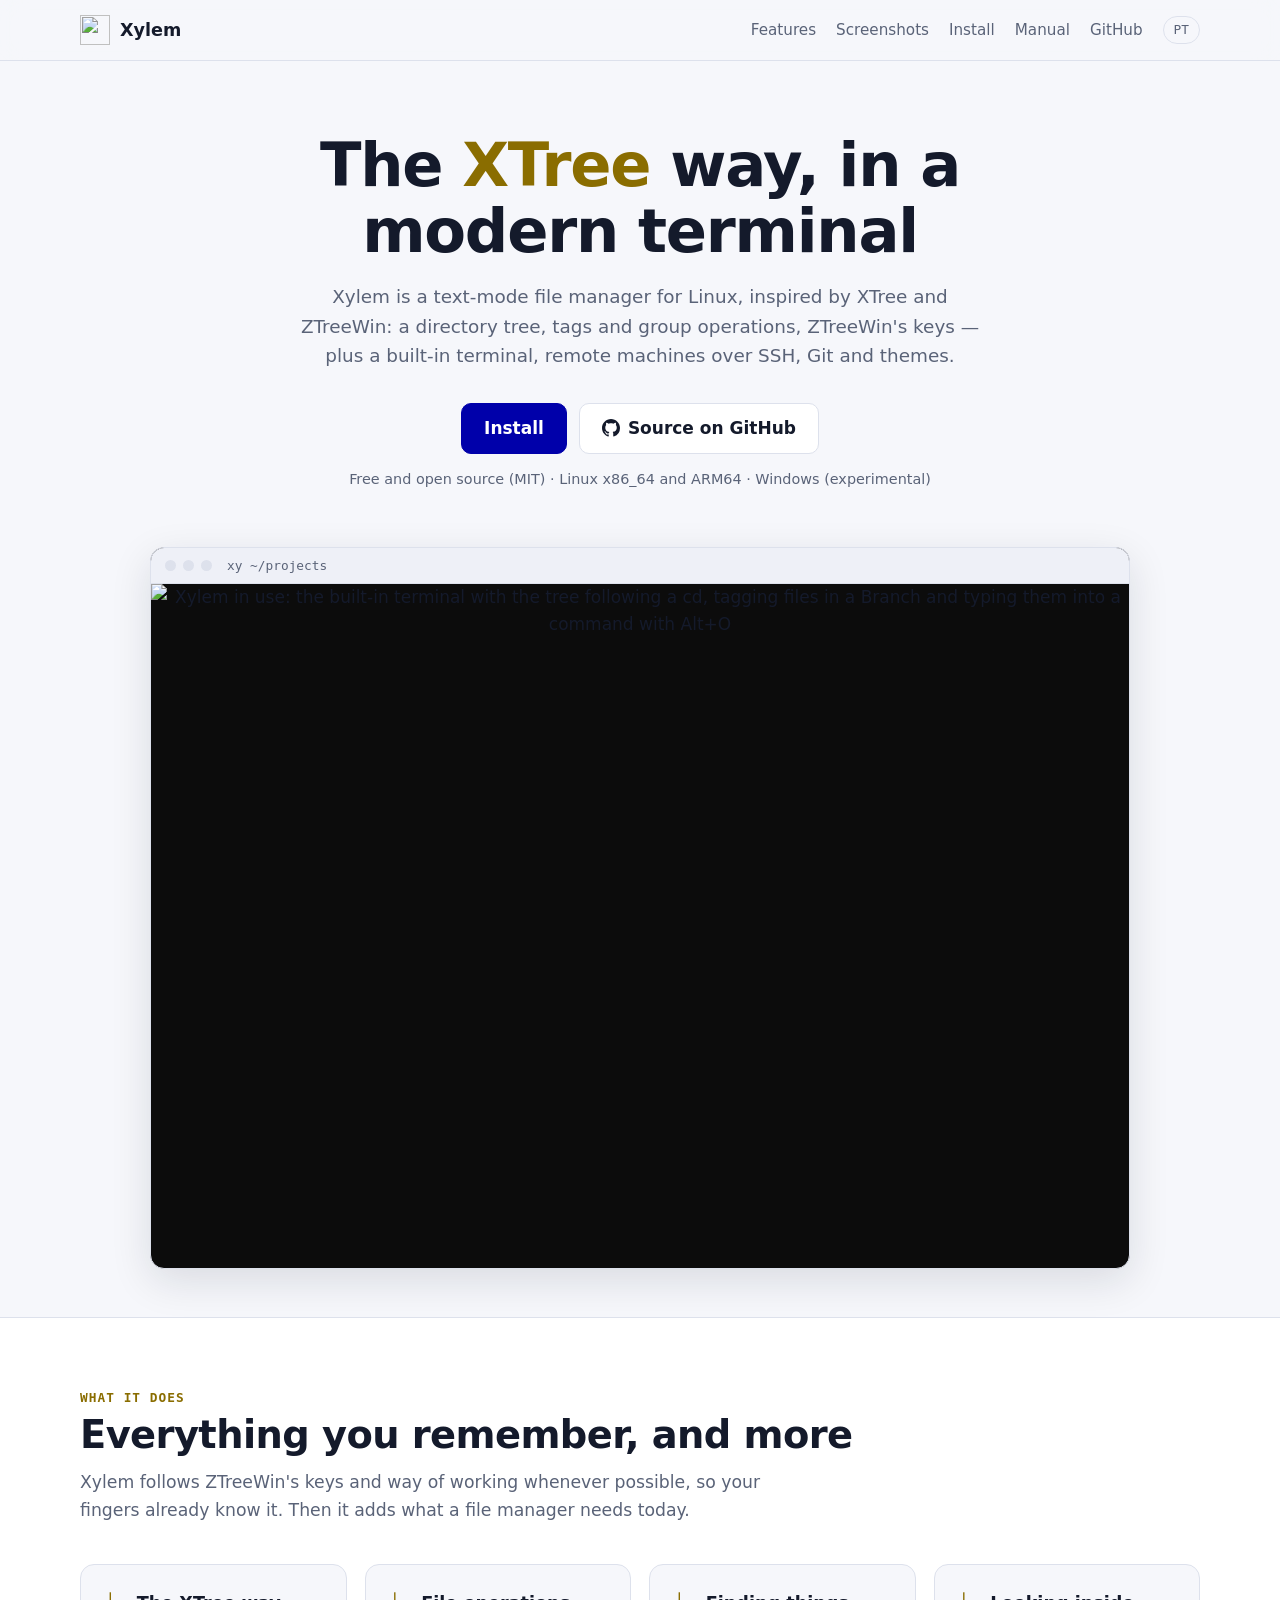
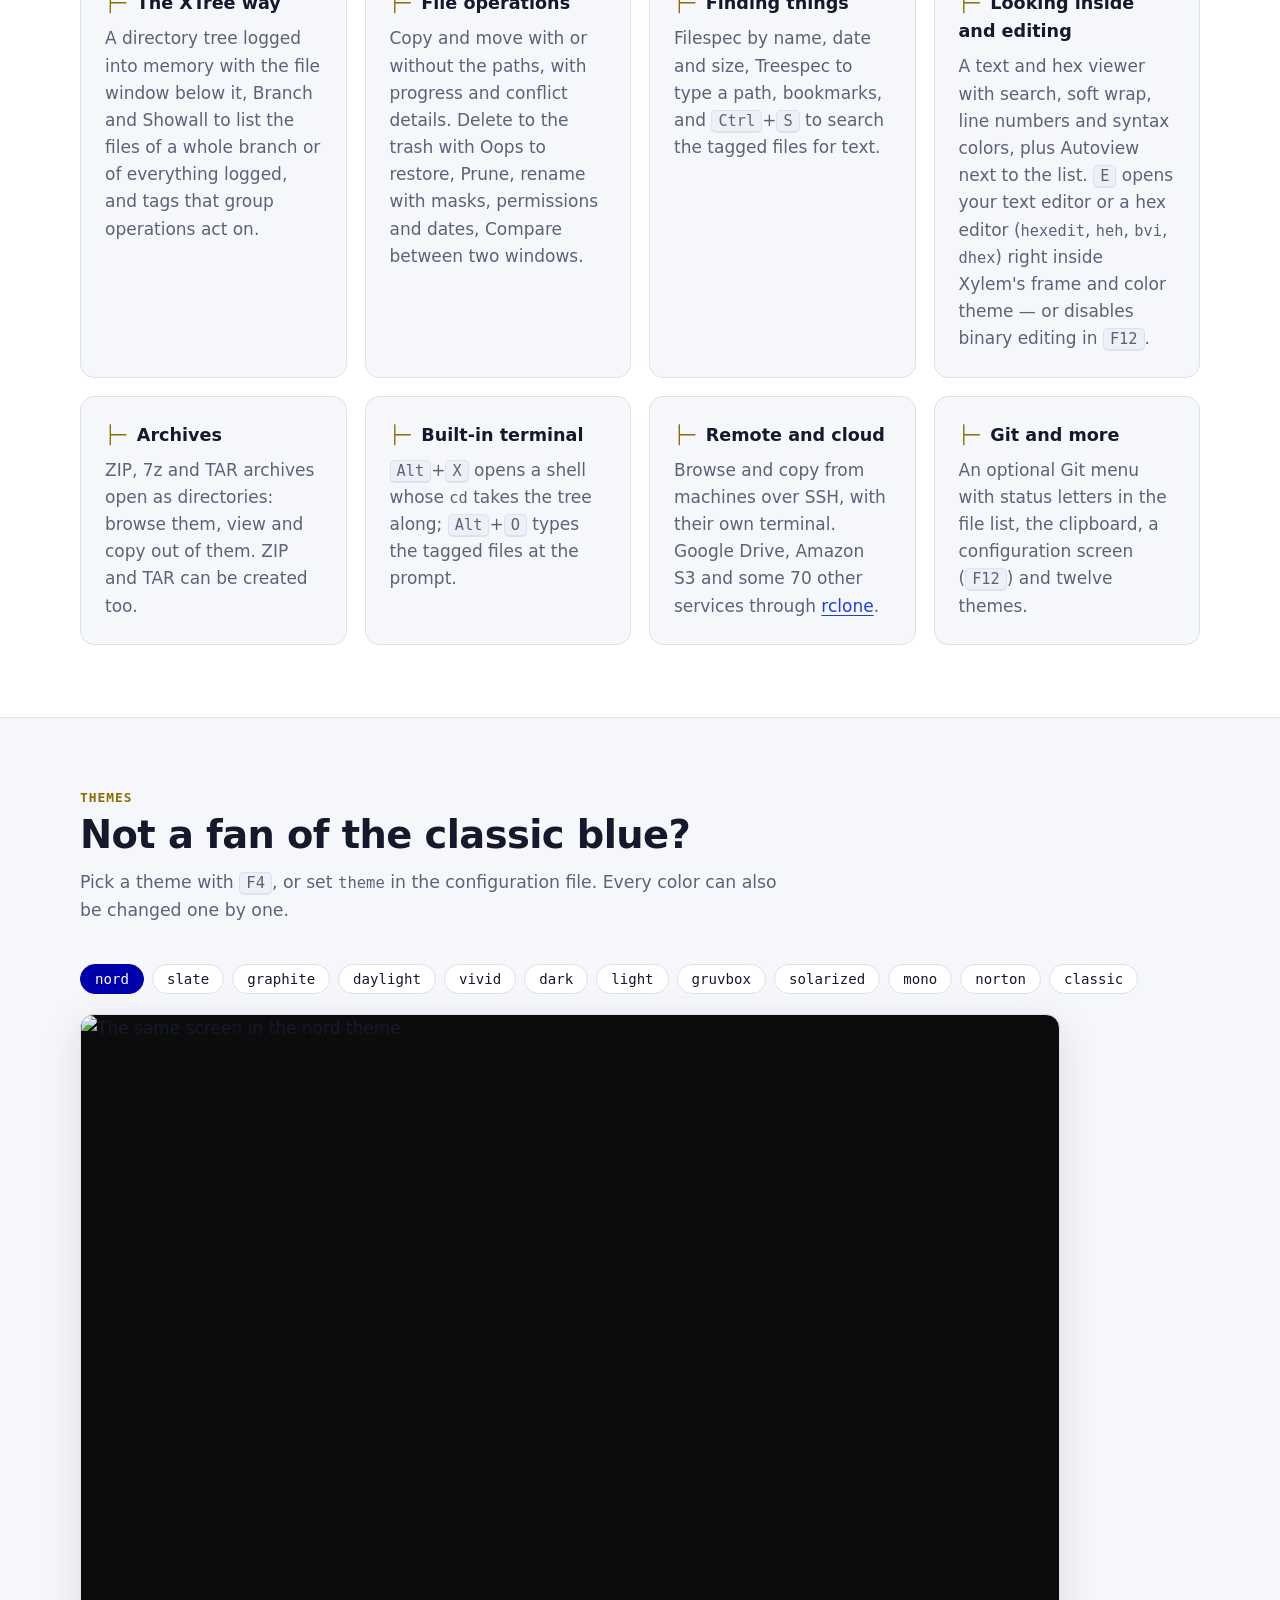
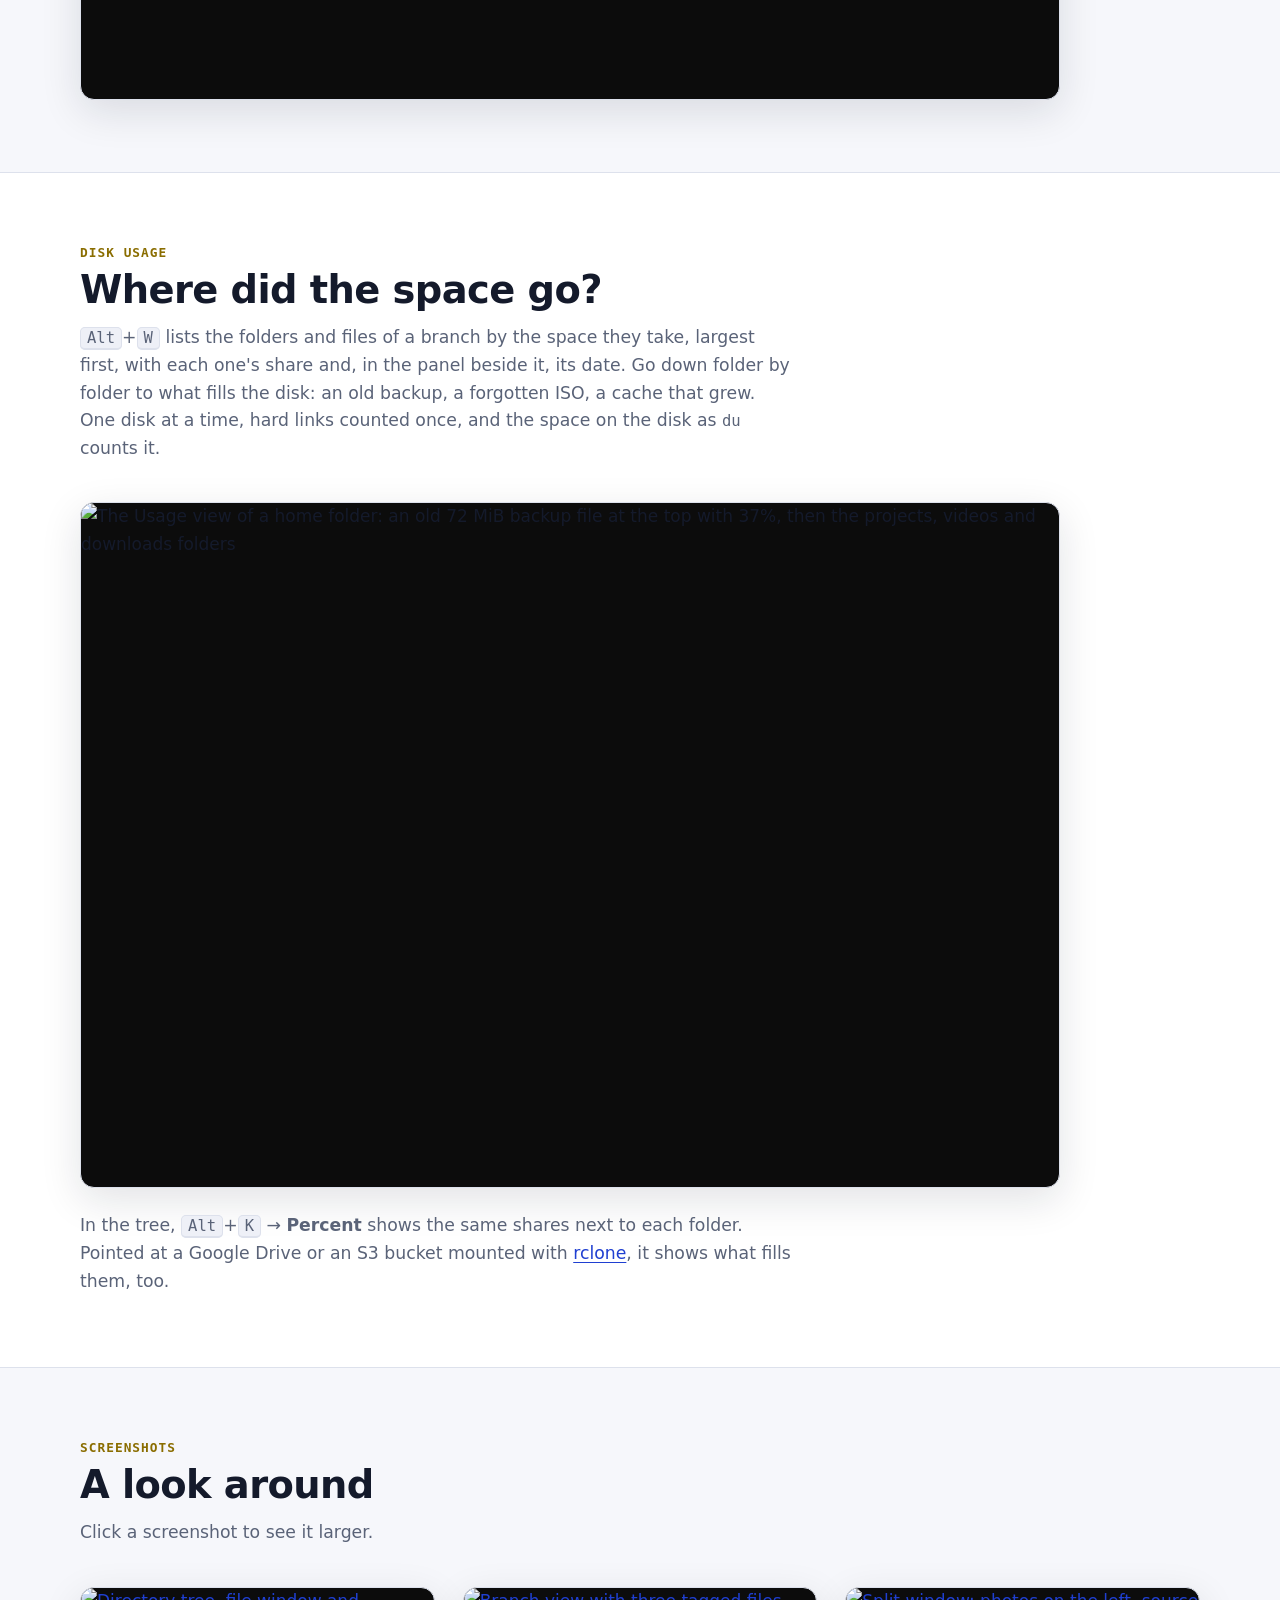
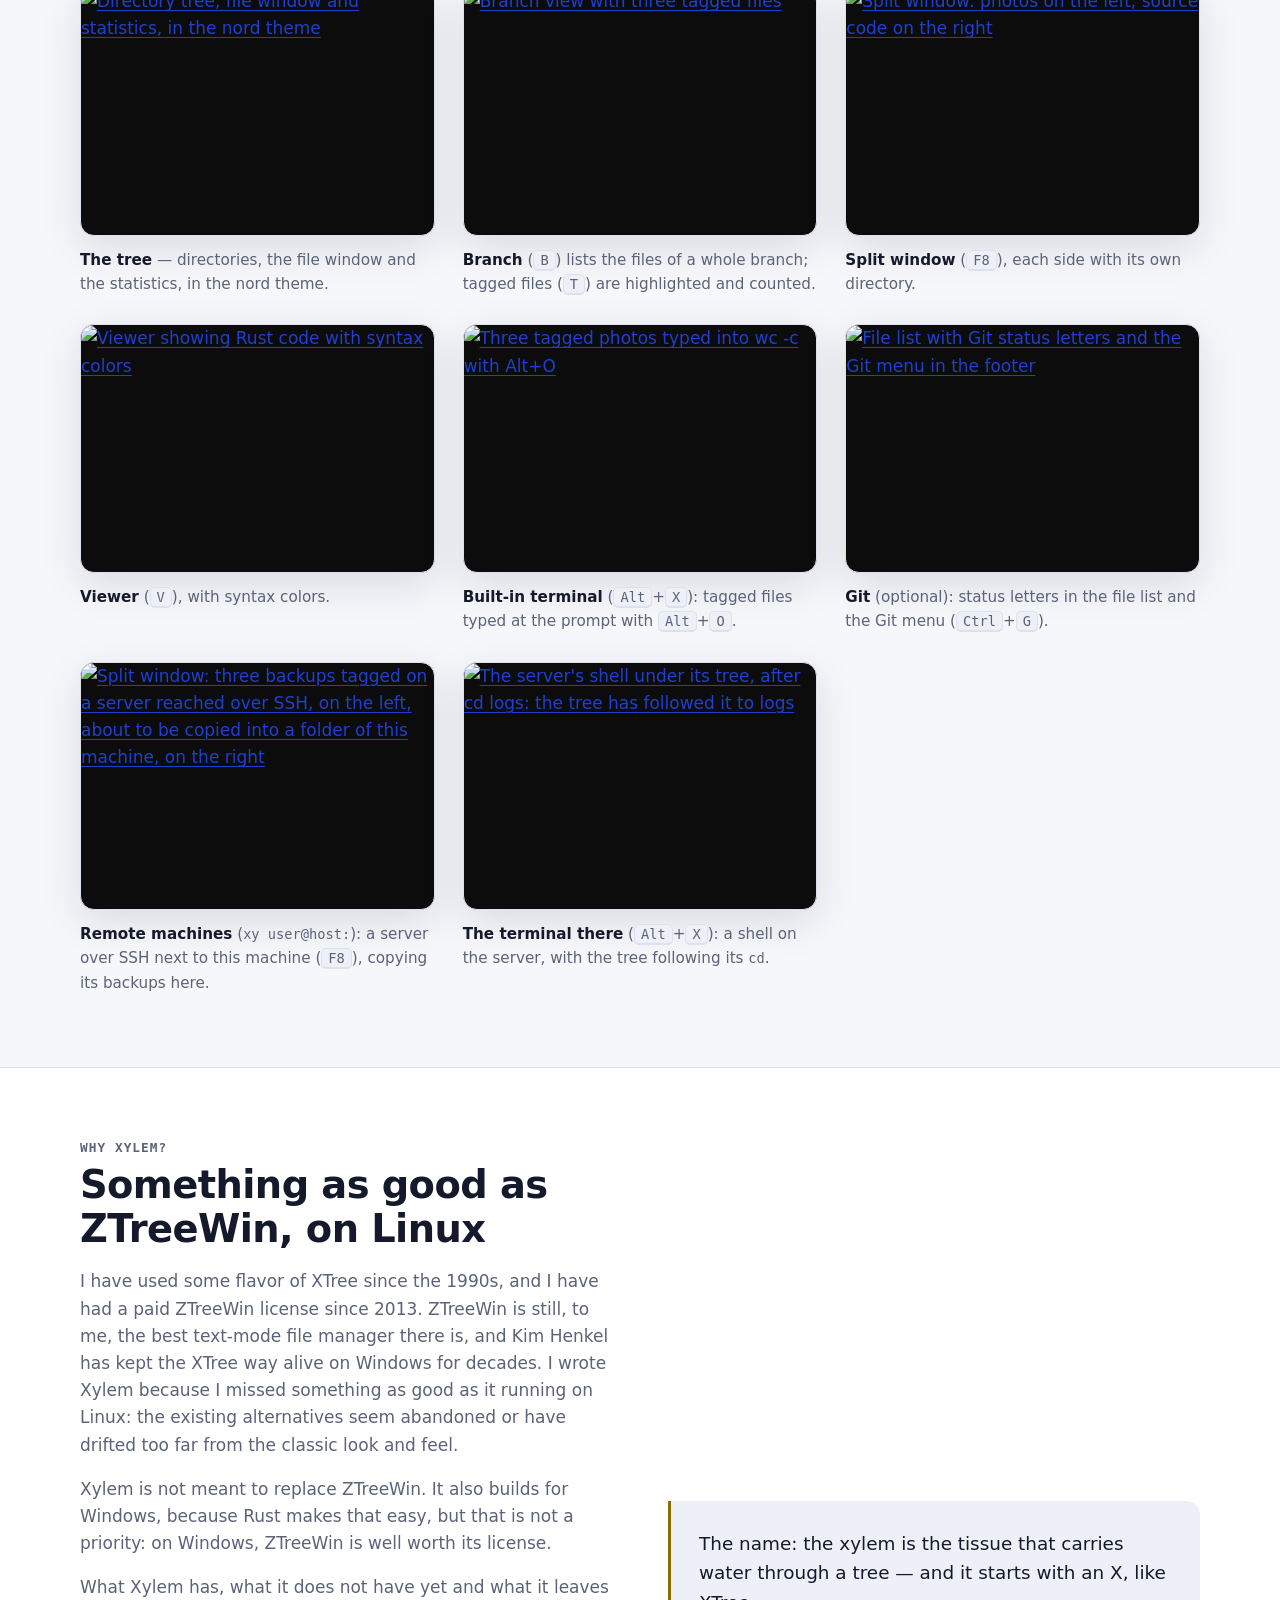
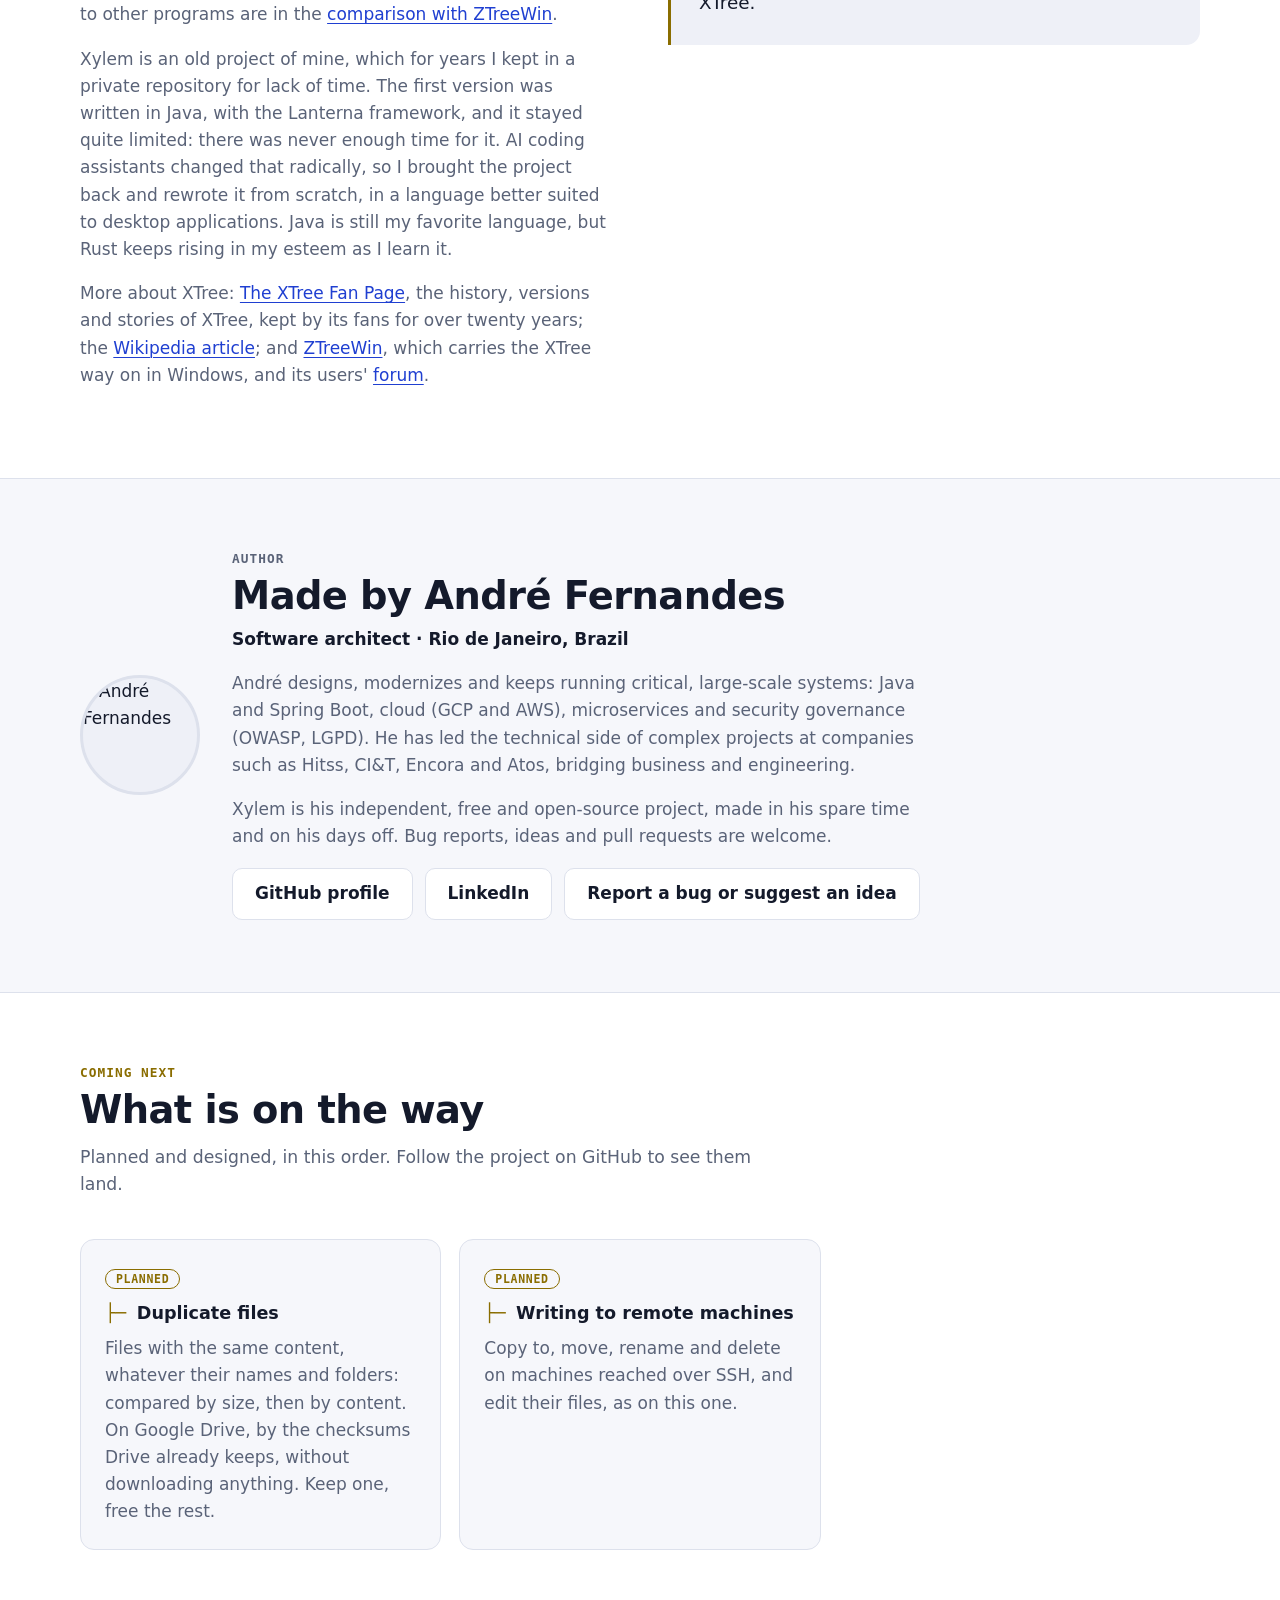
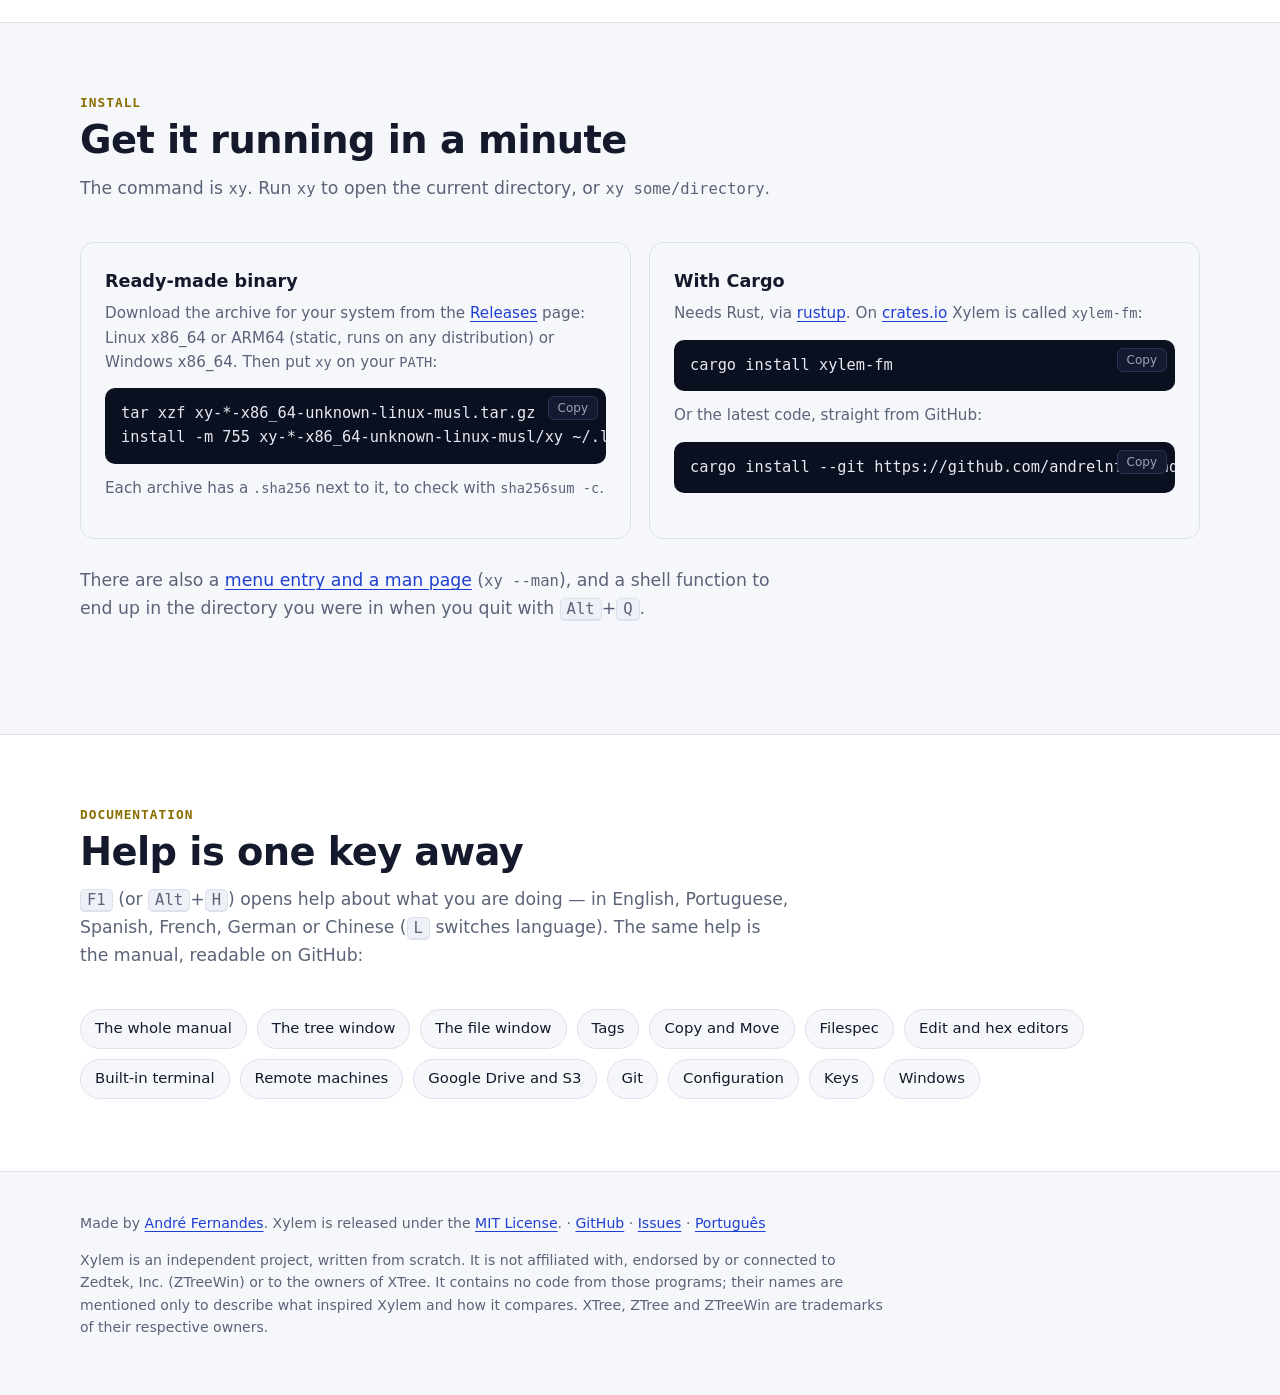
==== commit 30612bd7: "Website: the thank-you to ZTreeWin in "Why Xylem?" The paid license since 2013, Kim Henkel's work, a" ====
--- a/site/index.html
+++ b/site/index.html
@@ -199,11 +199,14 @@
         <div>
           <p class="eyebrow">Why Xylem?</p>
           <h2>Something as good as ZTreeWin, on Linux</h2>
-          <p>I have used some flavor of XTree since the 1990s, and ZTreeWin is still, to me, the best
-            text-mode file manager there is. I wrote Xylem because I missed something as good as it
-            running on Linux: the existing alternatives seem abandoned
+          <p>I have used some flavor of XTree since the 1990s, and I have had a paid ZTreeWin license
+            since 2013. ZTreeWin is still, to me, the best text-mode file manager there is, and Kim
+            Henkel has kept the XTree way alive on Windows for decades. I wrote Xylem because I missed
+            something as good as it running on Linux: the existing alternatives seem abandoned
             or have drifted too far from the classic look and feel.</p>
-          <p>The differences from ZTreeWin are listed in the
+          <p>Xylem is not meant to replace ZTreeWin. It also builds for Windows, because Rust makes
+            that easy, but that is not a priority: on Windows, ZTreeWin is well worth its license.</p>
+          <p>What Xylem has, what it does not have yet and what it leaves to other programs are in the
             <a href="https://github.com/andrelnfernandes/xylem/blob/main/docs/manual/ztreewin.md">comparison with ZTreeWin</a>.</p>
           <p>Xylem is an old project of mine, which for years I kept in a private repository for
             lack of time. The first version was written in Java, with the Lanterna framework, and it
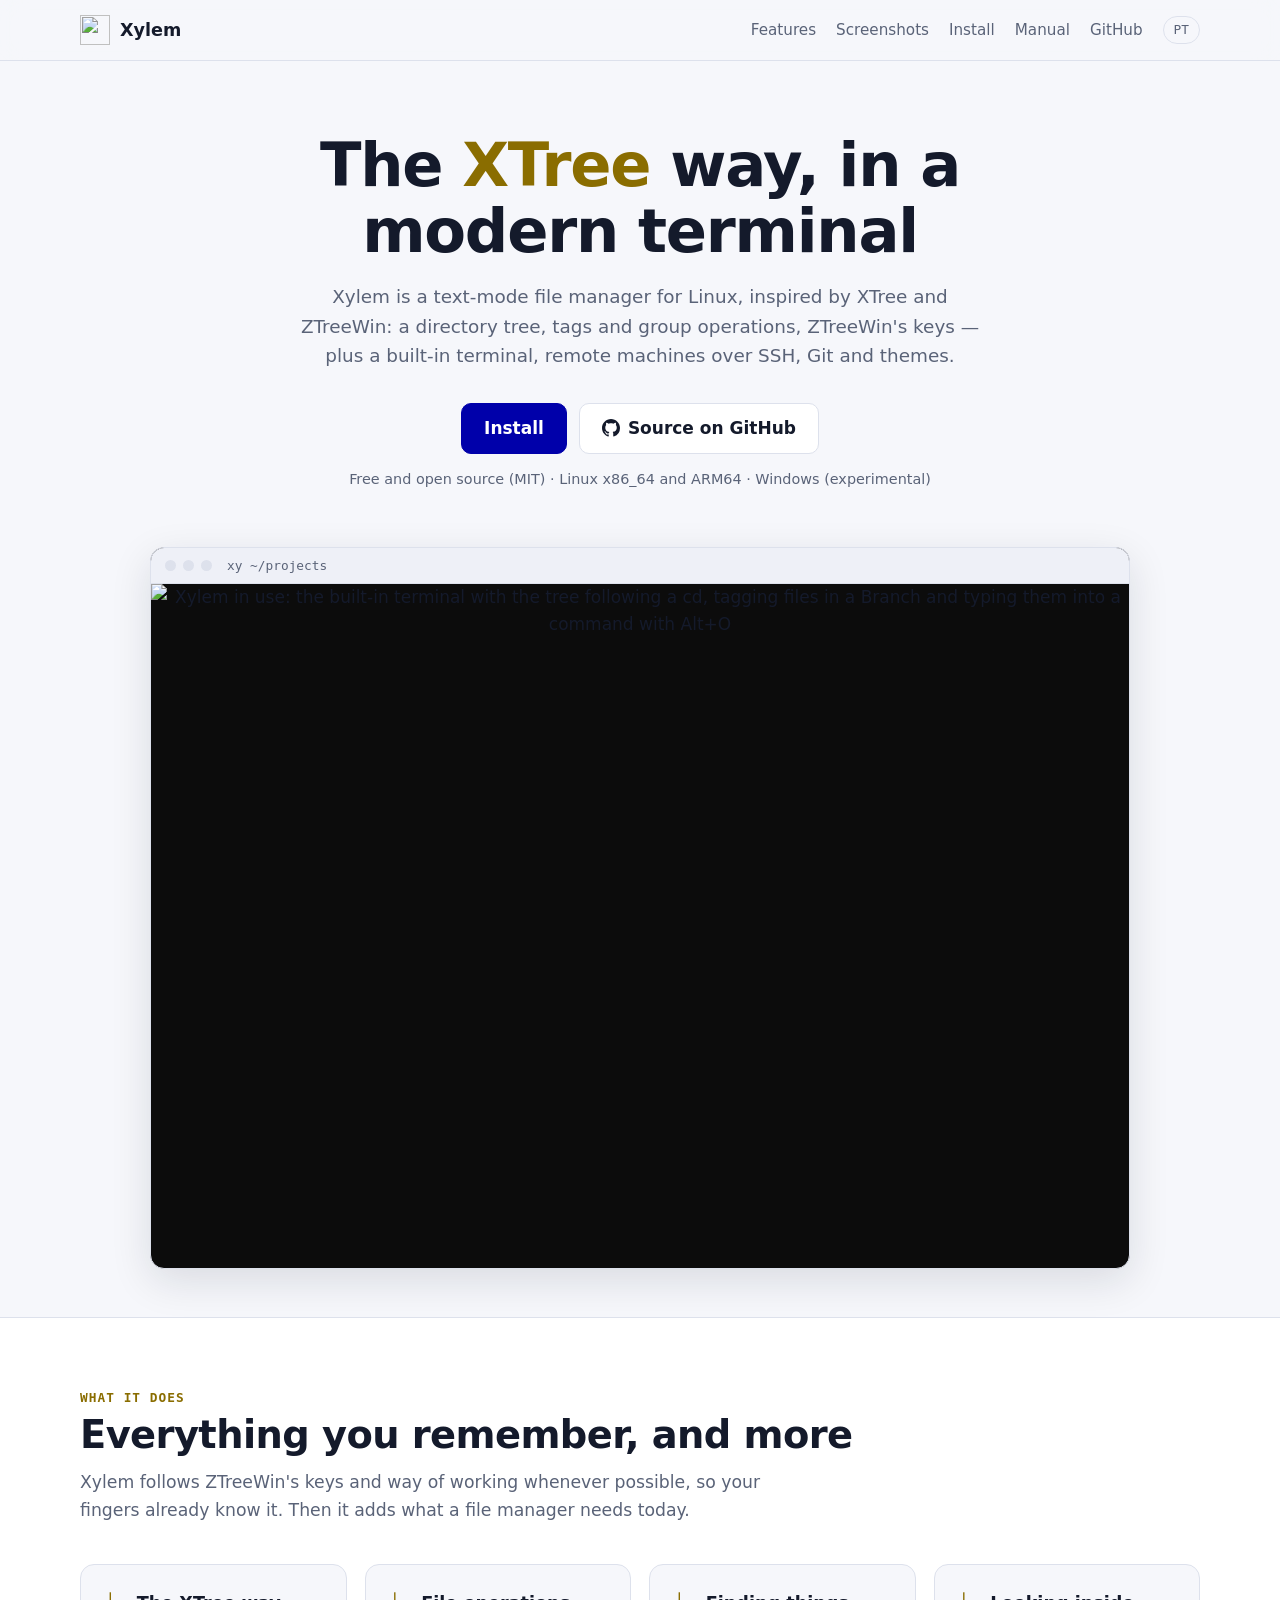
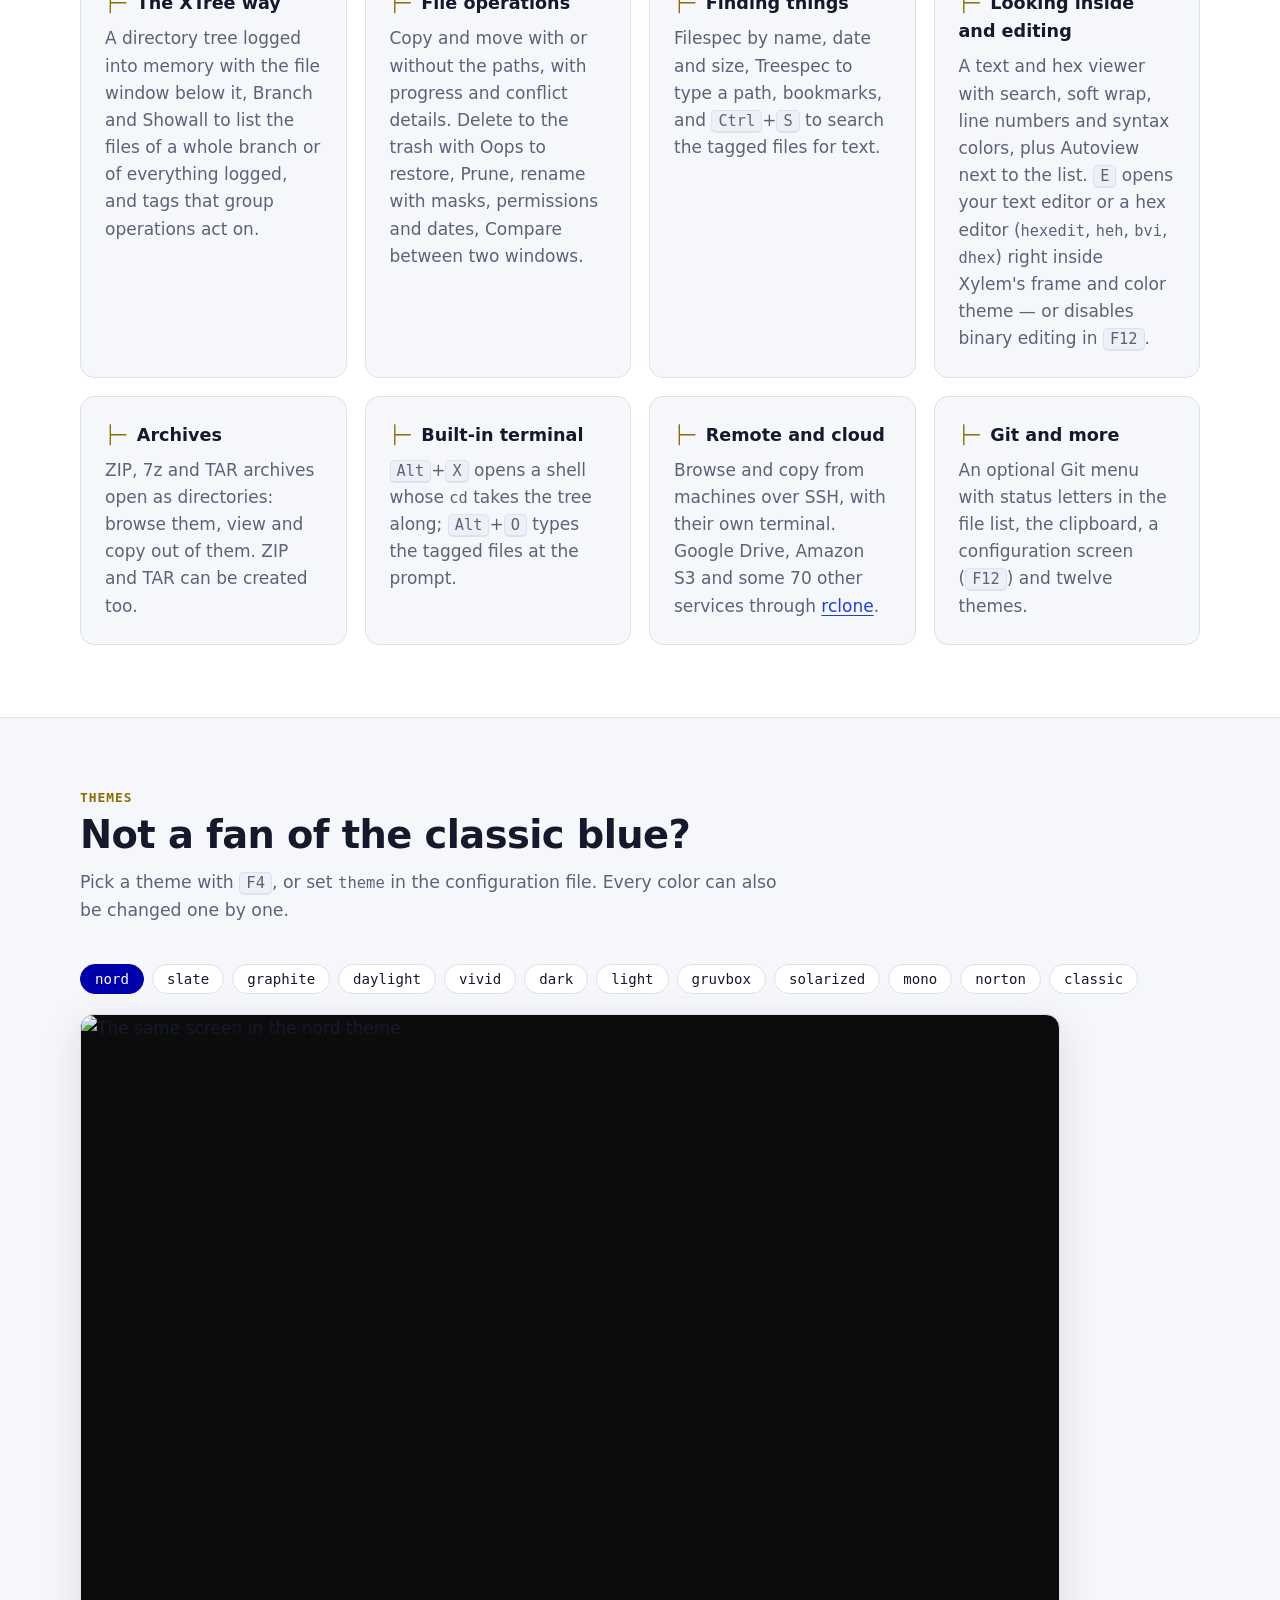
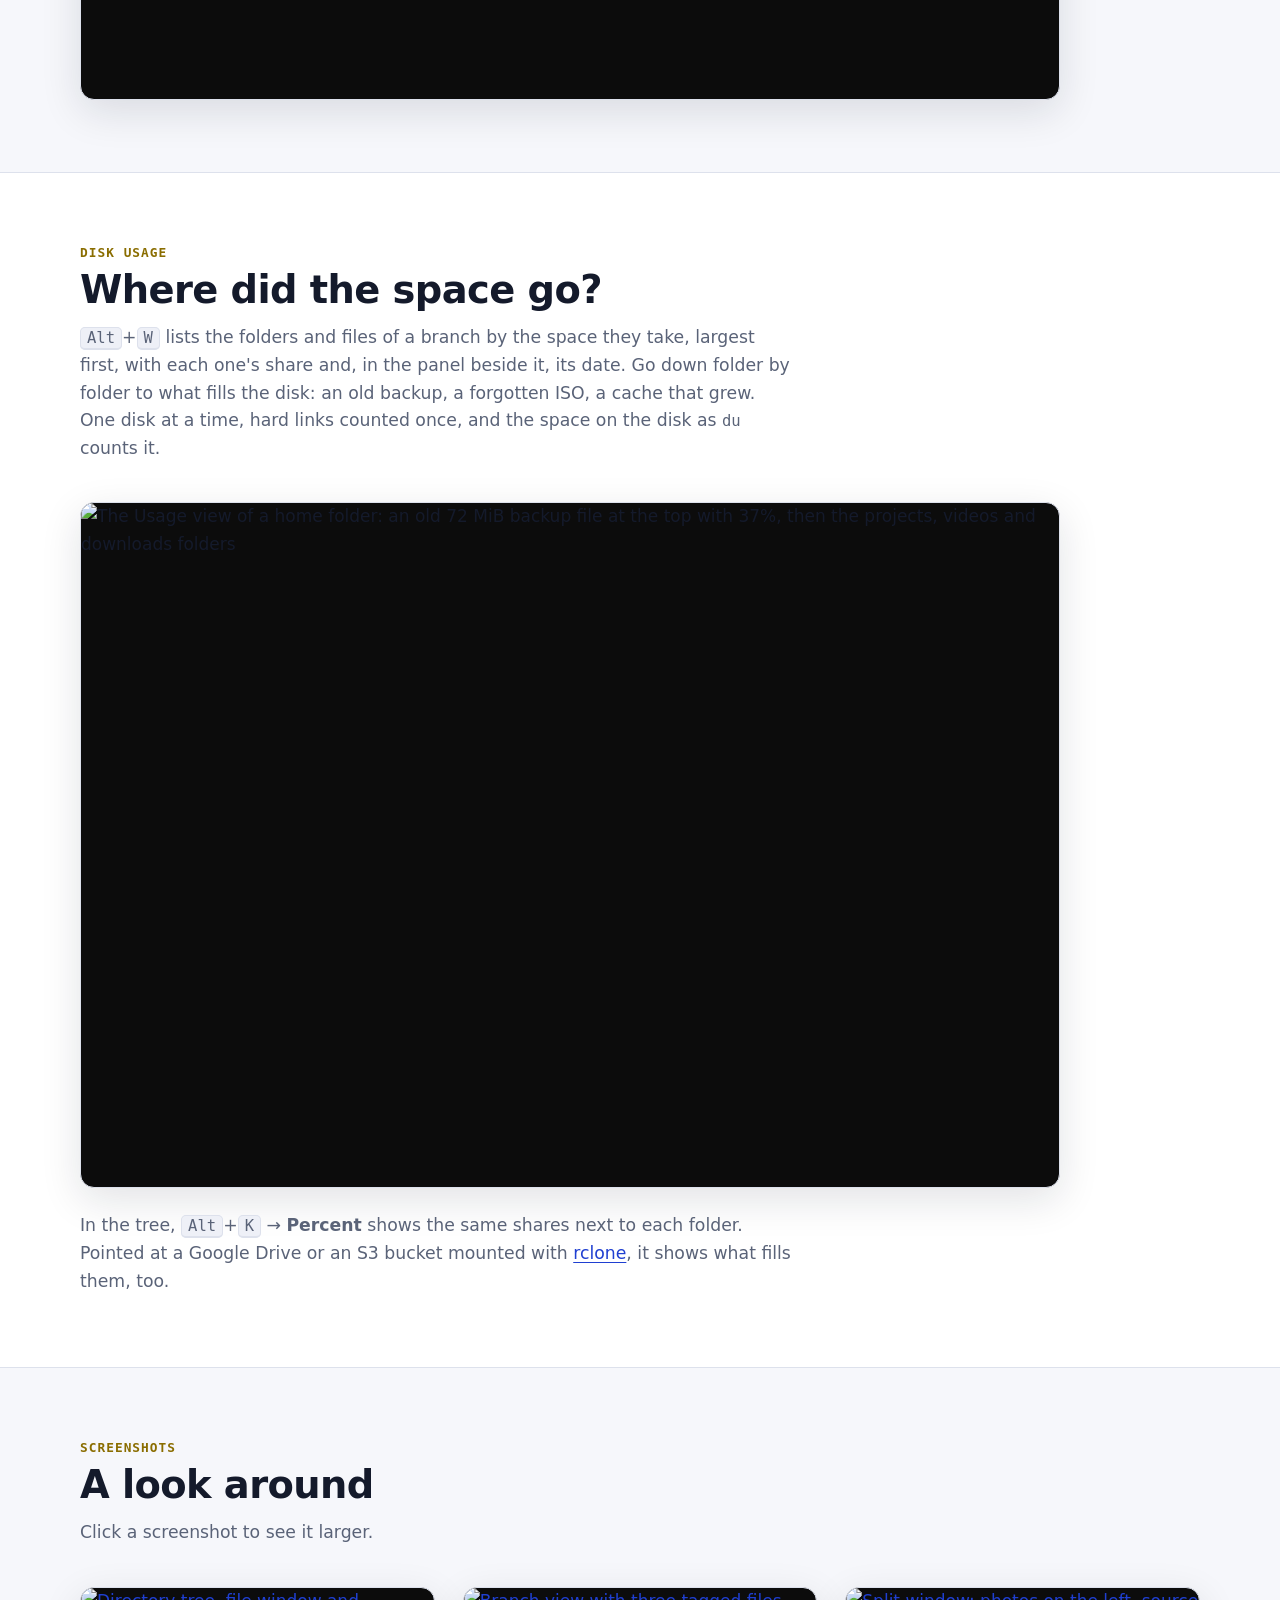
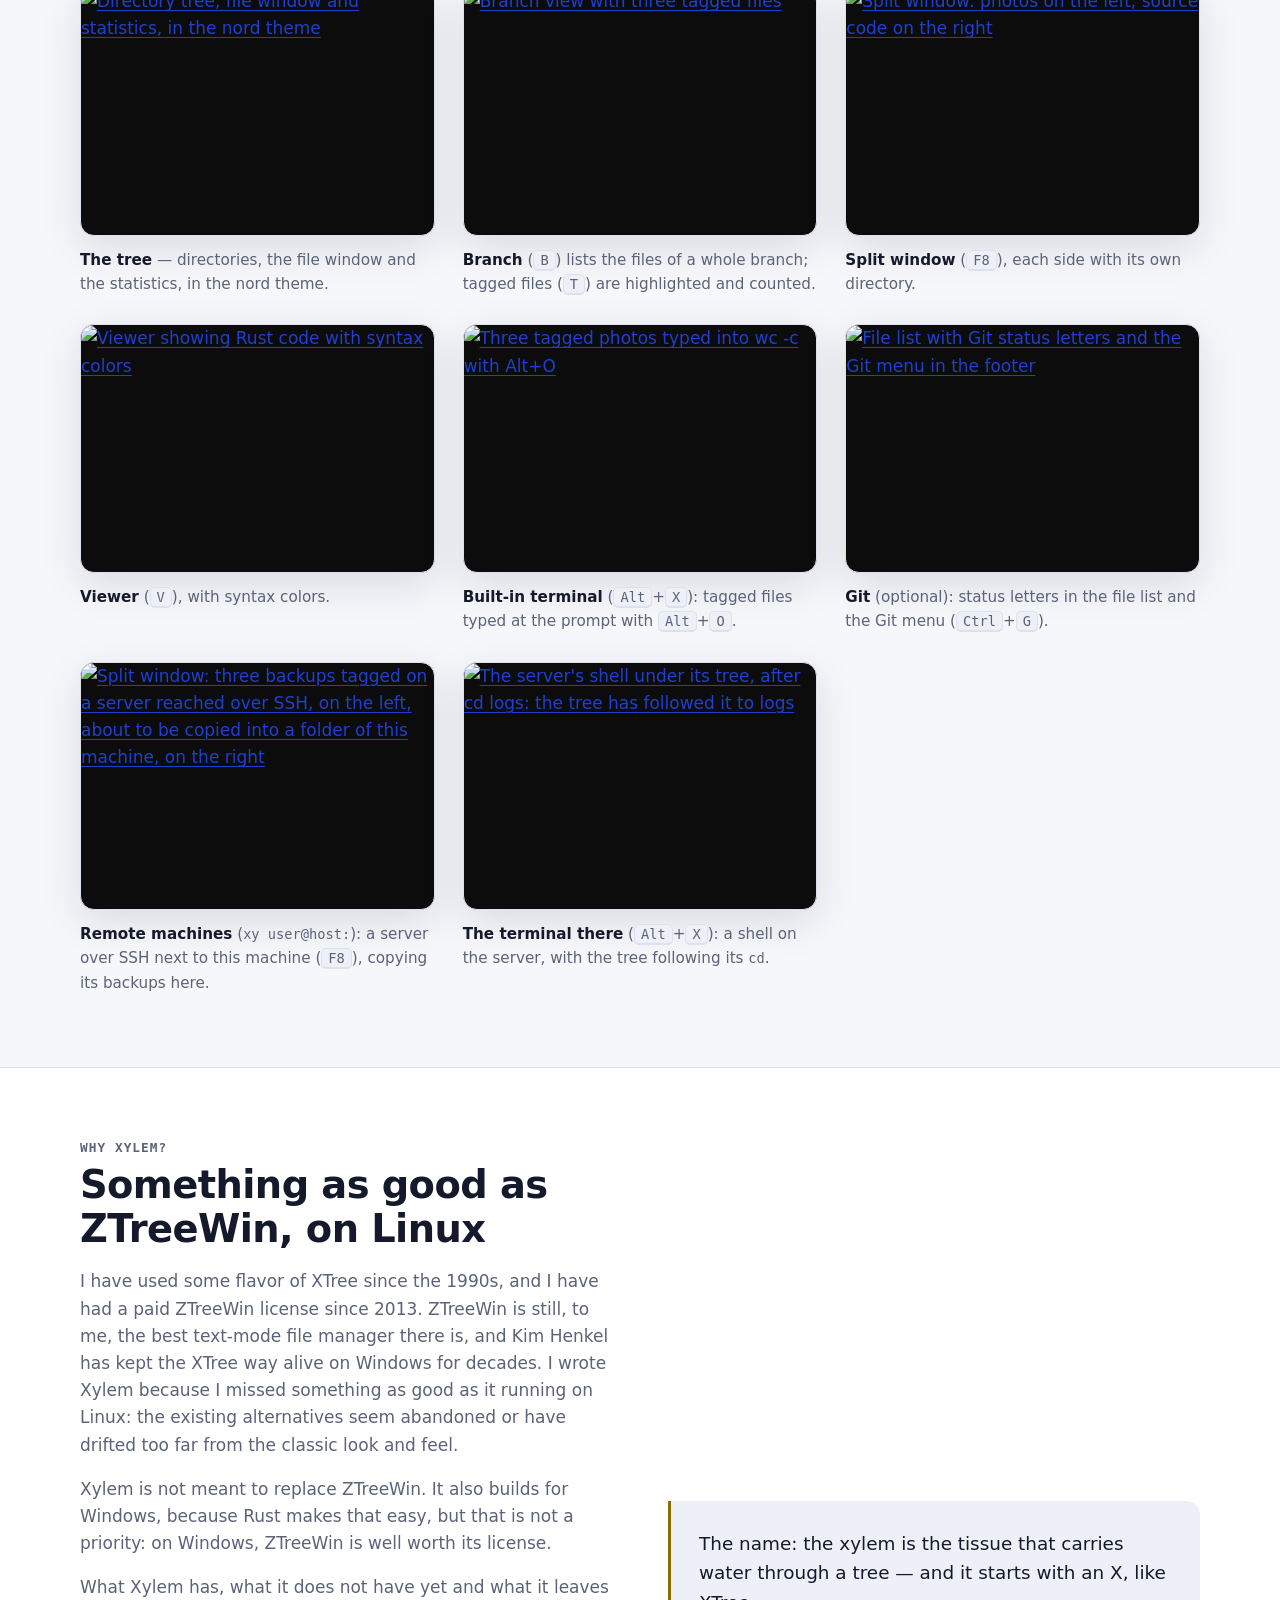
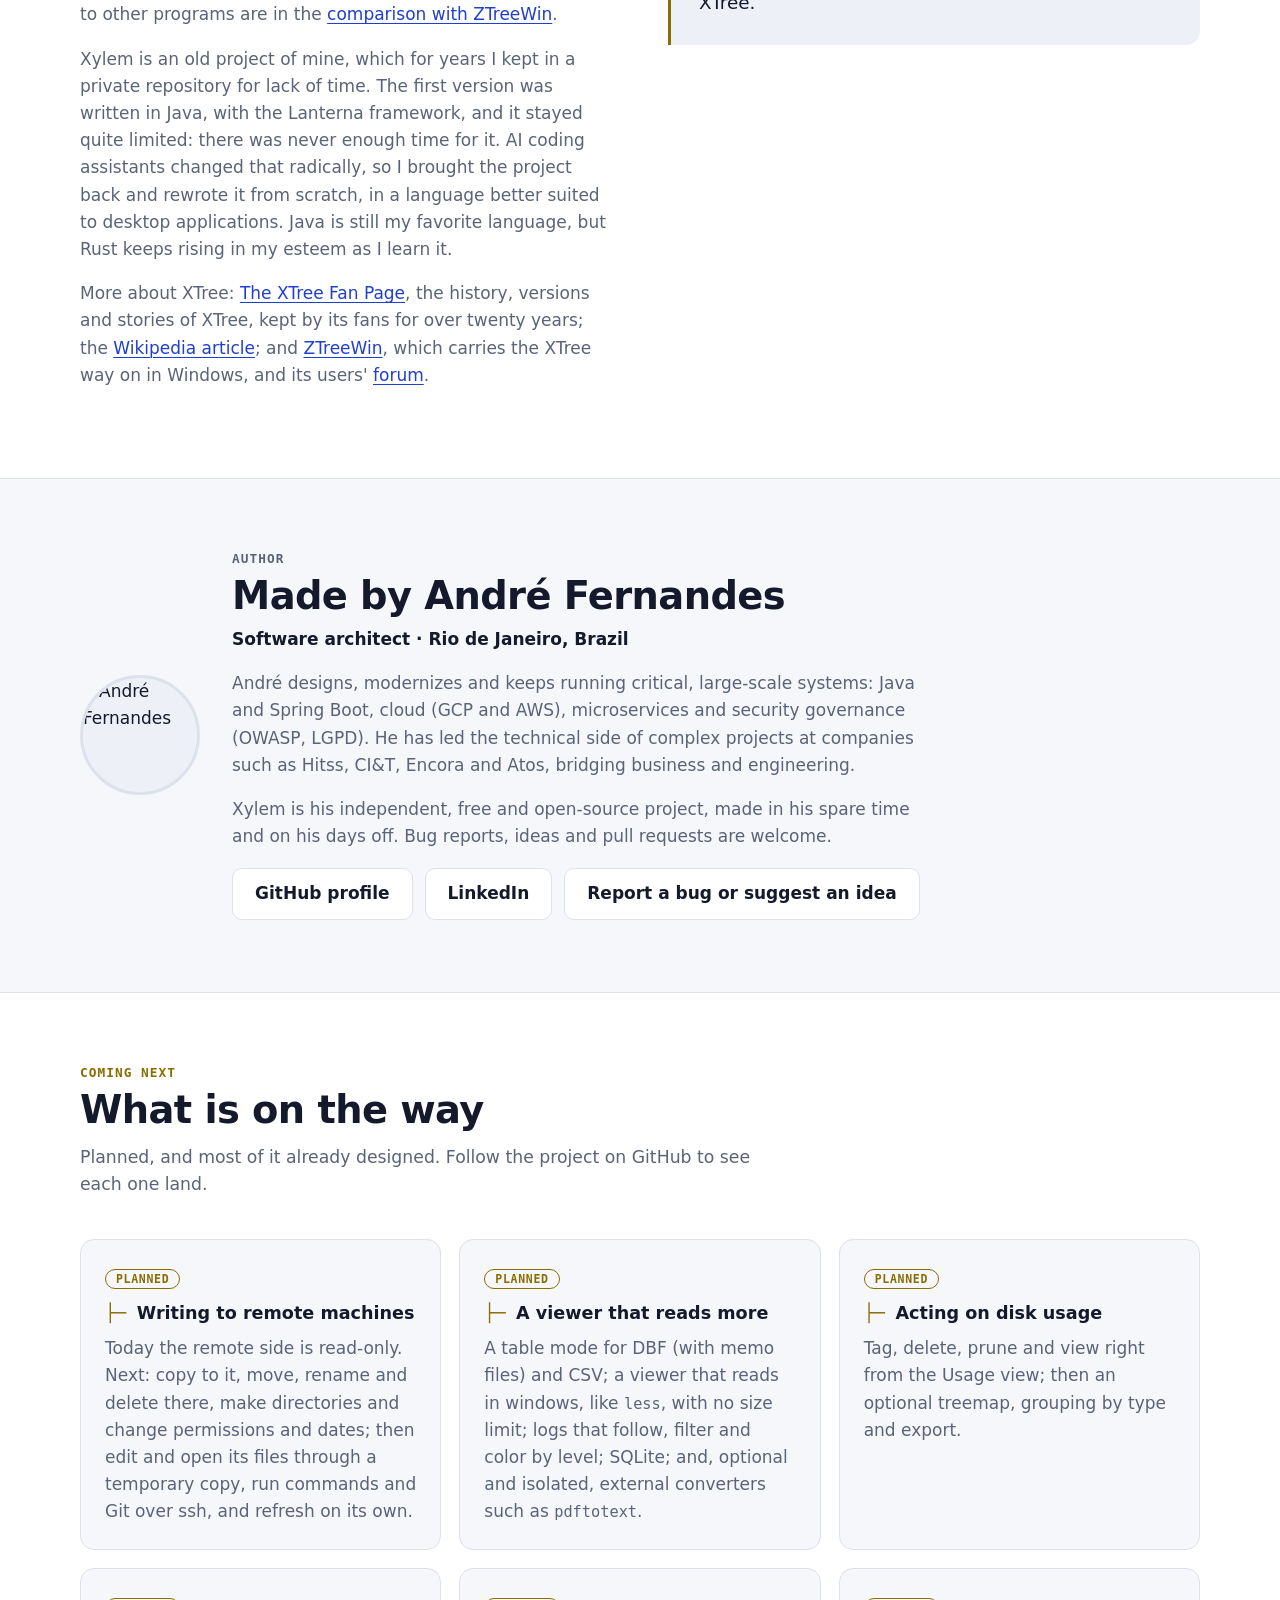
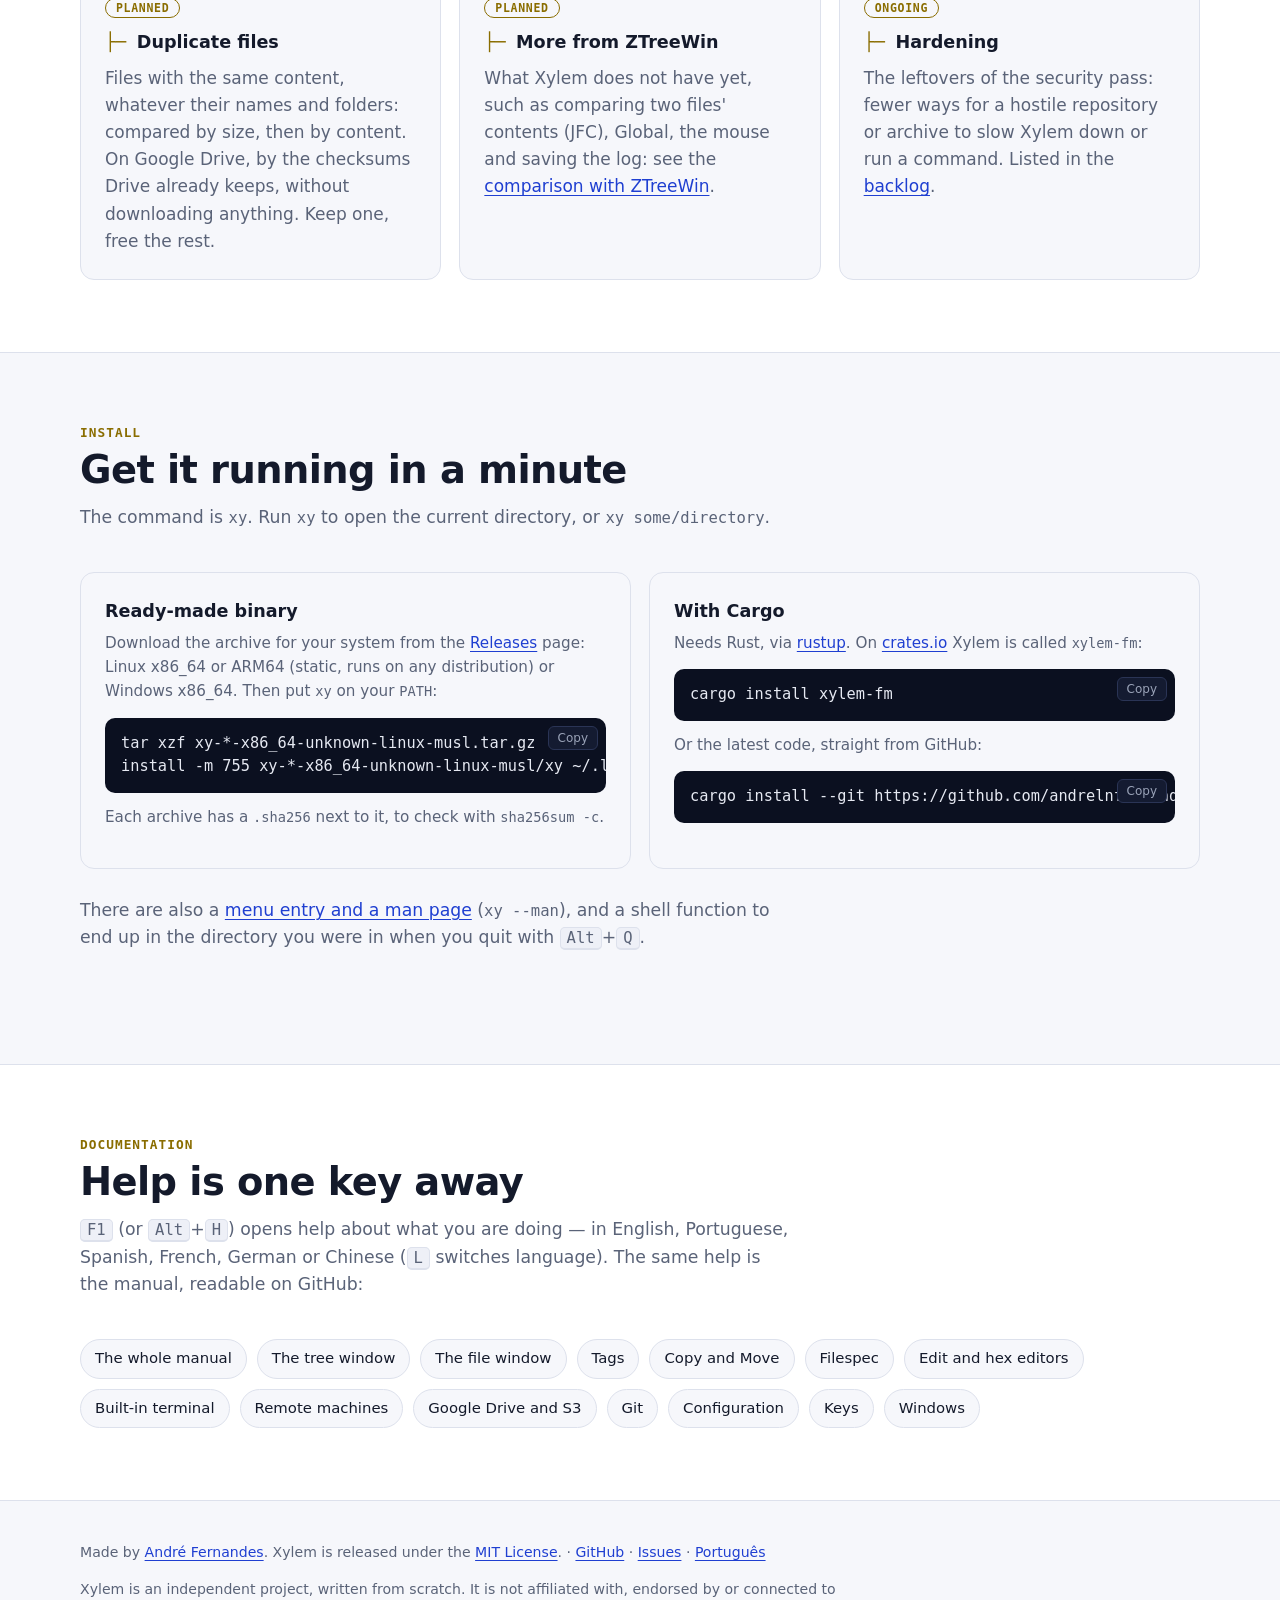
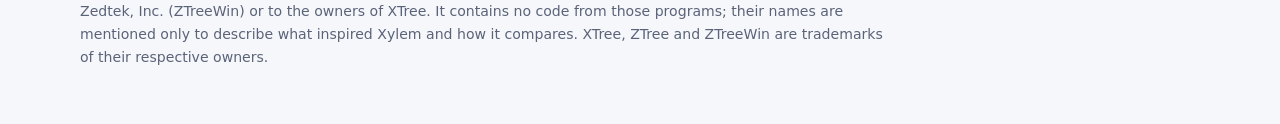
==== commit 50889d01: "Roadmap: what is done, what comes next and what is for later The roadmap stopped at phases 0 to 4, a" ====
--- a/site/index.html
+++ b/site/index.html
@@ -251,8 +251,23 @@
       <div class="wrap">
         <p class="eyebrow">Coming next</p>
         <h2>What is on the way</h2>
-        <p class="section-lead">Planned and designed, in this order. Follow the project on GitHub to see them land.</p>
+        <p class="section-lead">Planned, and most of it already designed. Follow the project on GitHub to see each one land.</p>
         <div class="features soon">
+          <div class="feature">
+            <p class="badge">Planned</p>
+            <h3>Writing to remote machines</h3>
+            <p>Today the remote side is read-only. Next: copy to it, move, rename and delete there, make directories and change permissions and dates; then edit and open its files through a temporary copy, run commands and Git over ssh, and refresh on its own.</p>
+          </div>
+          <div class="feature">
+            <p class="badge">Planned</p>
+            <h3>A viewer that reads more</h3>
+            <p>A table mode for DBF (with memo files) and CSV; a viewer that reads in windows, like <code>less</code>, with no size limit; logs that follow, filter and color by level; SQLite; and, optional and isolated, external converters such as <code>pdftotext</code>.</p>
+          </div>
+          <div class="feature">
+            <p class="badge">Planned</p>
+            <h3>Acting on disk usage</h3>
+            <p>Tag, delete, prune and view right from the Usage view; then an optional treemap, grouping by type and export.</p>
+          </div>
           <div class="feature">
             <p class="badge">Planned</p>
             <h3>Duplicate files</h3>
@@ -260,8 +275,13 @@
           </div>
           <div class="feature">
             <p class="badge">Planned</p>
-            <h3>Writing to remote machines</h3>
-            <p>Copy to, move, rename and delete on machines reached over SSH, and edit their files, as on this one.</p>
+            <h3>More from ZTreeWin</h3>
+            <p>What Xylem does not have yet, such as comparing two files' contents (JFC), Global, the mouse and saving the log: see the <a href="https://github.com/andrelnfernandes/xylem/blob/main/docs/manual/ztreewin.md">comparison with ZTreeWin</a>.</p>
+          </div>
+          <div class="feature">
+            <p class="badge">Ongoing</p>
+            <h3>Hardening</h3>
+            <p>The leftovers of the security pass: fewer ways for a hostile repository or archive to slow Xylem down or run a command. Listed in the <a href="https://github.com/andrelnfernandes/xylem/blob/main/BACKLOG.md">backlog</a>.</p>
           </div>
         </div>
       </div>
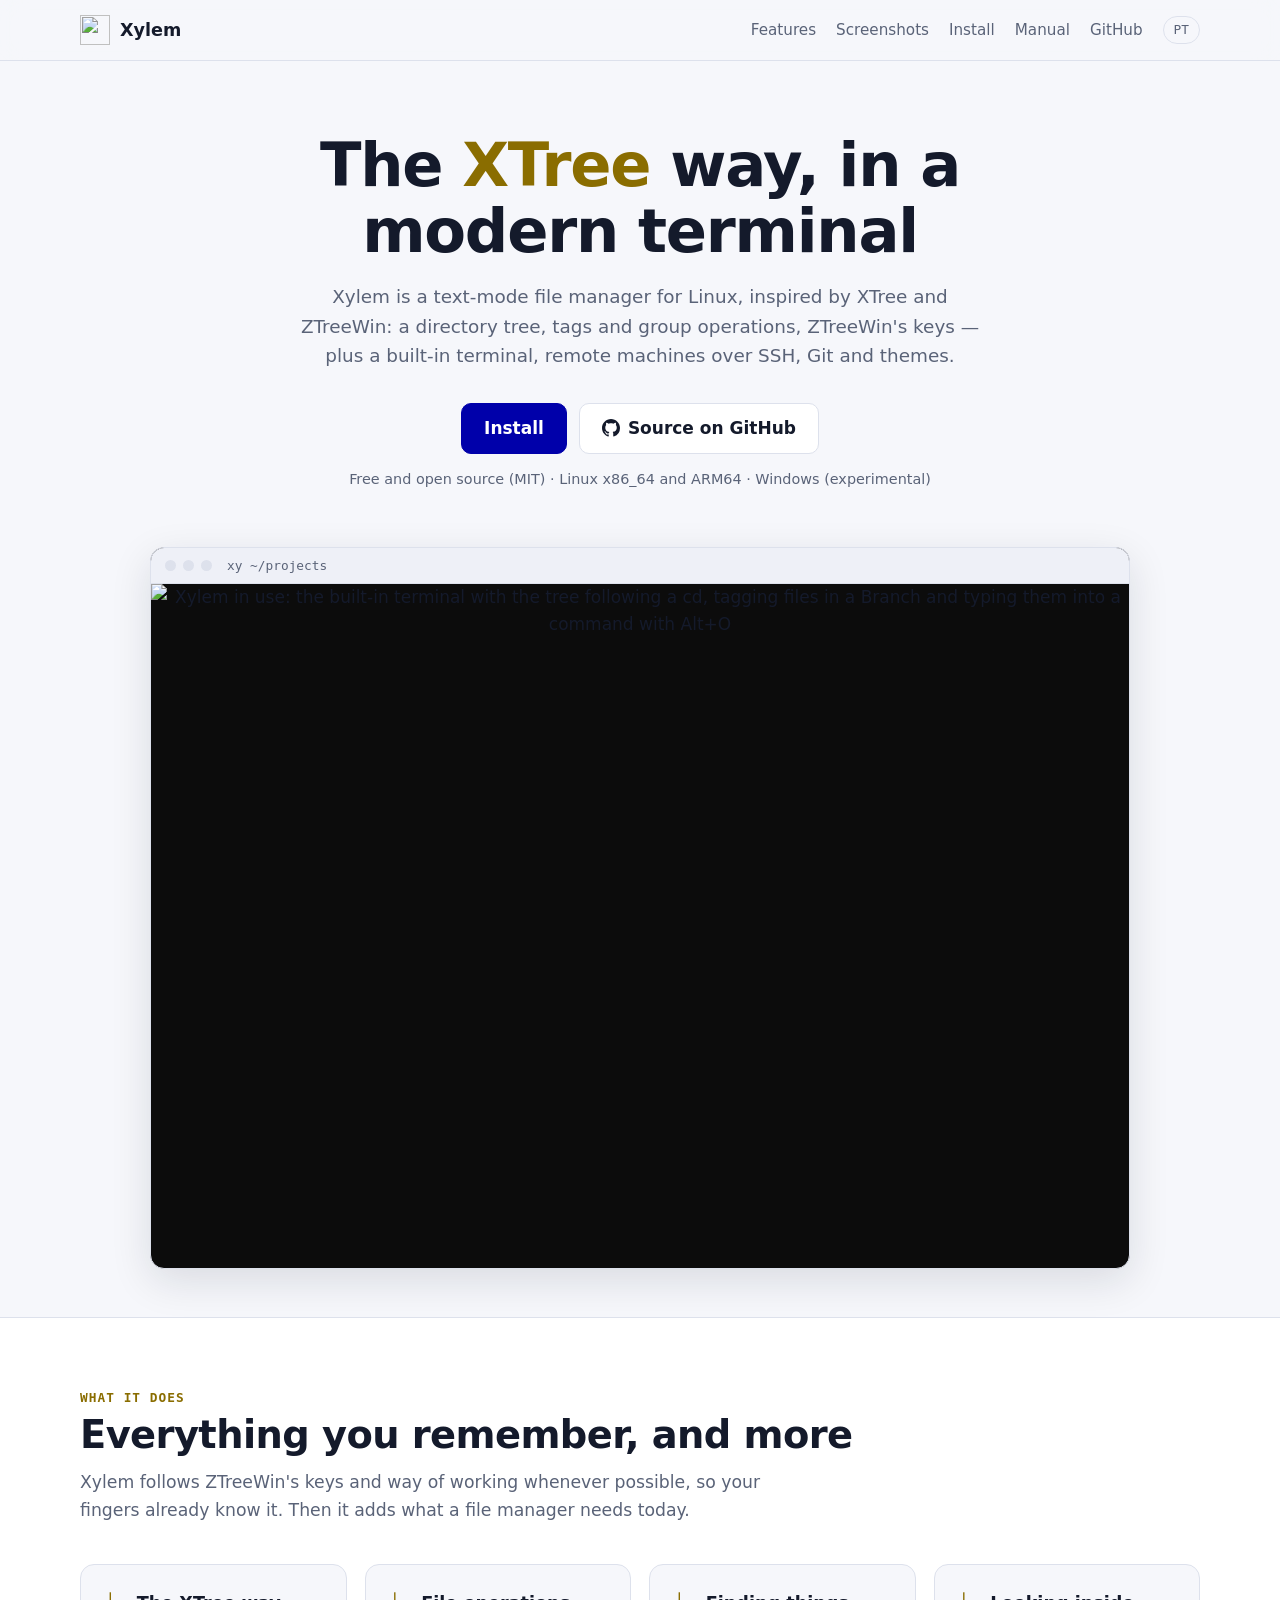
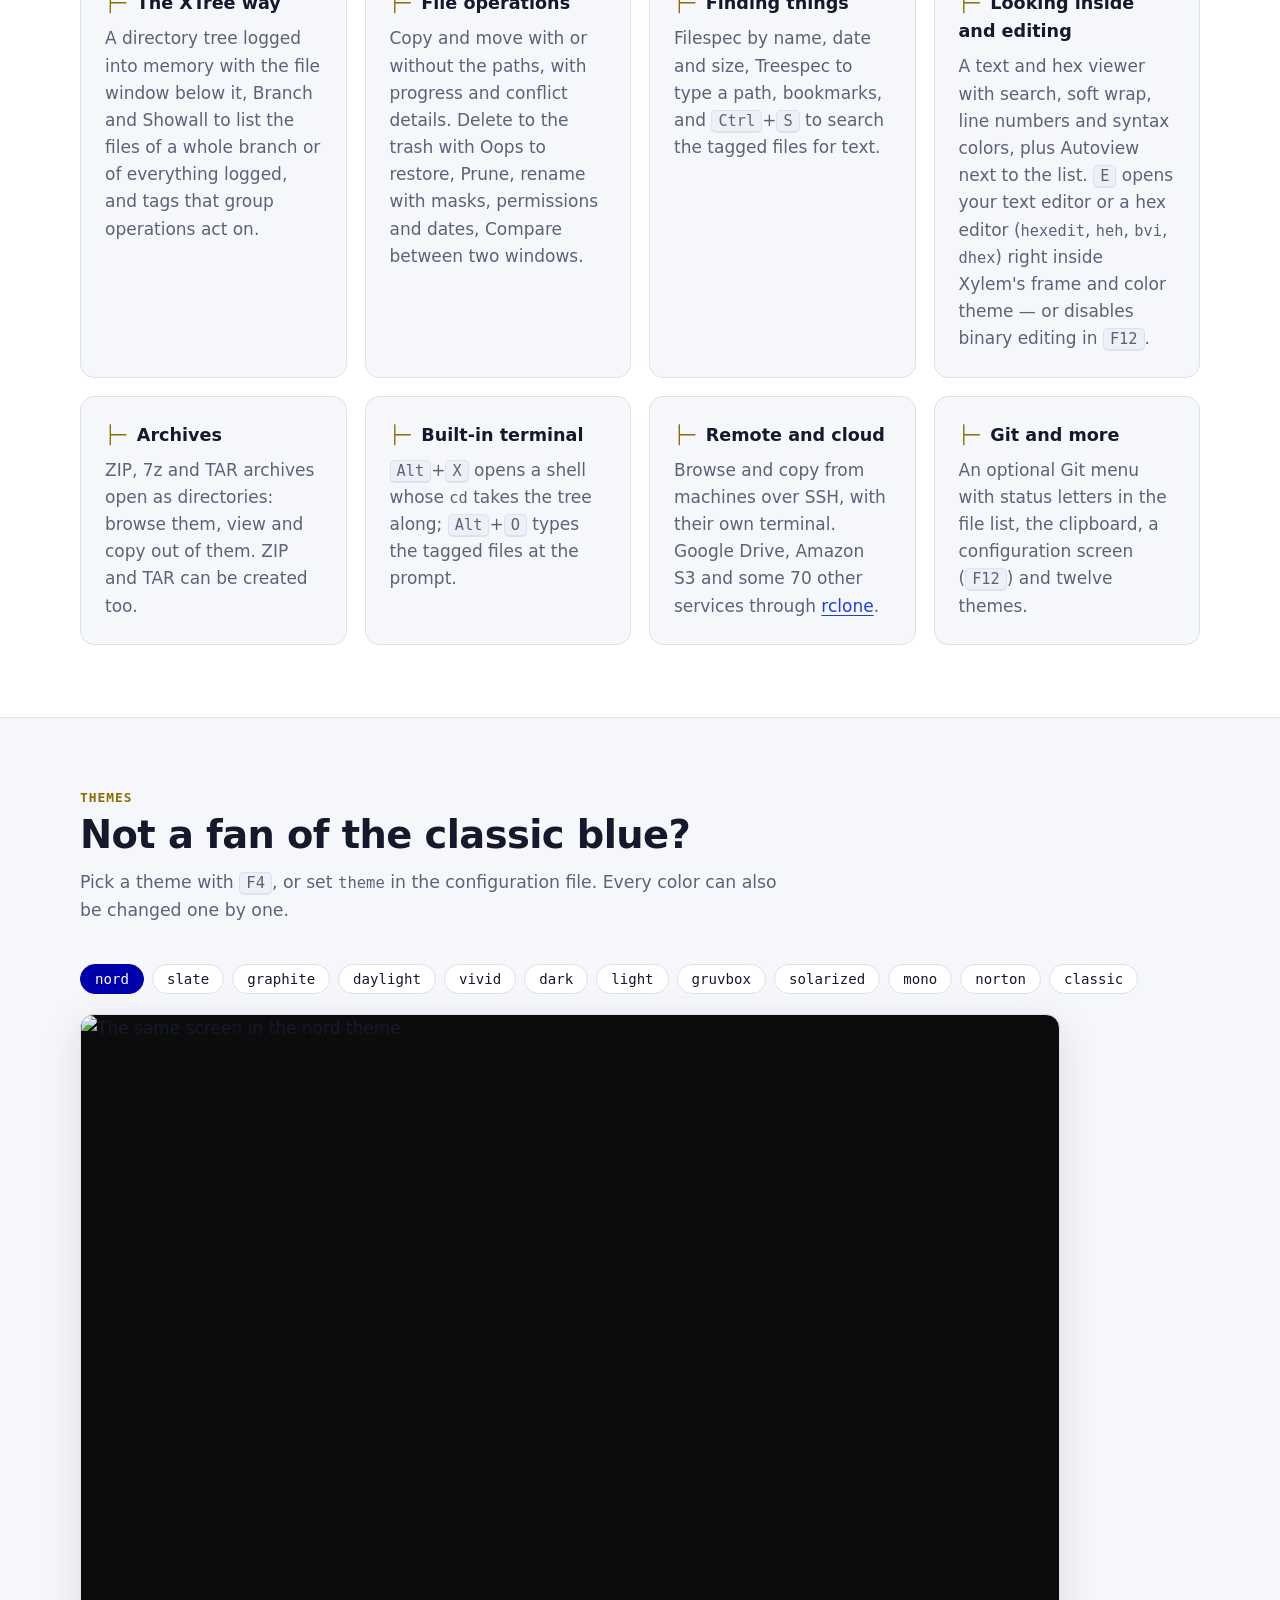
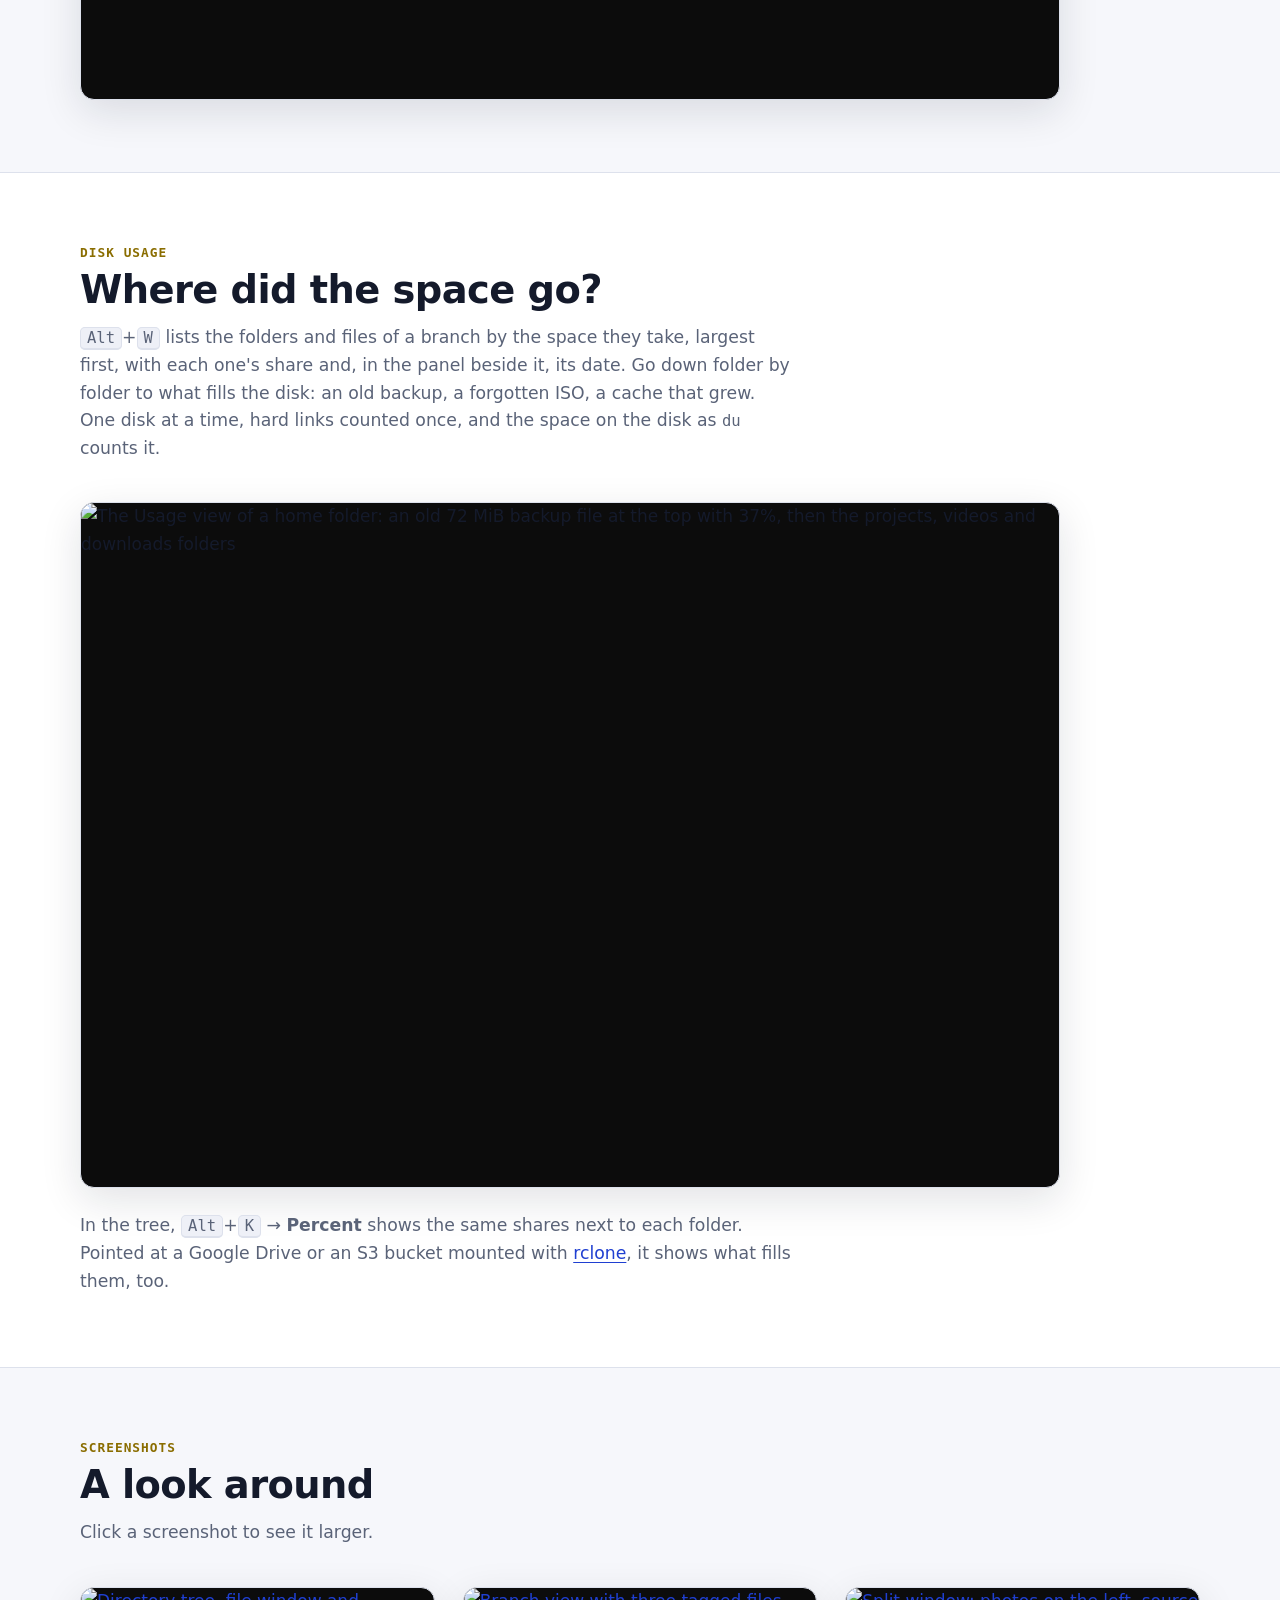
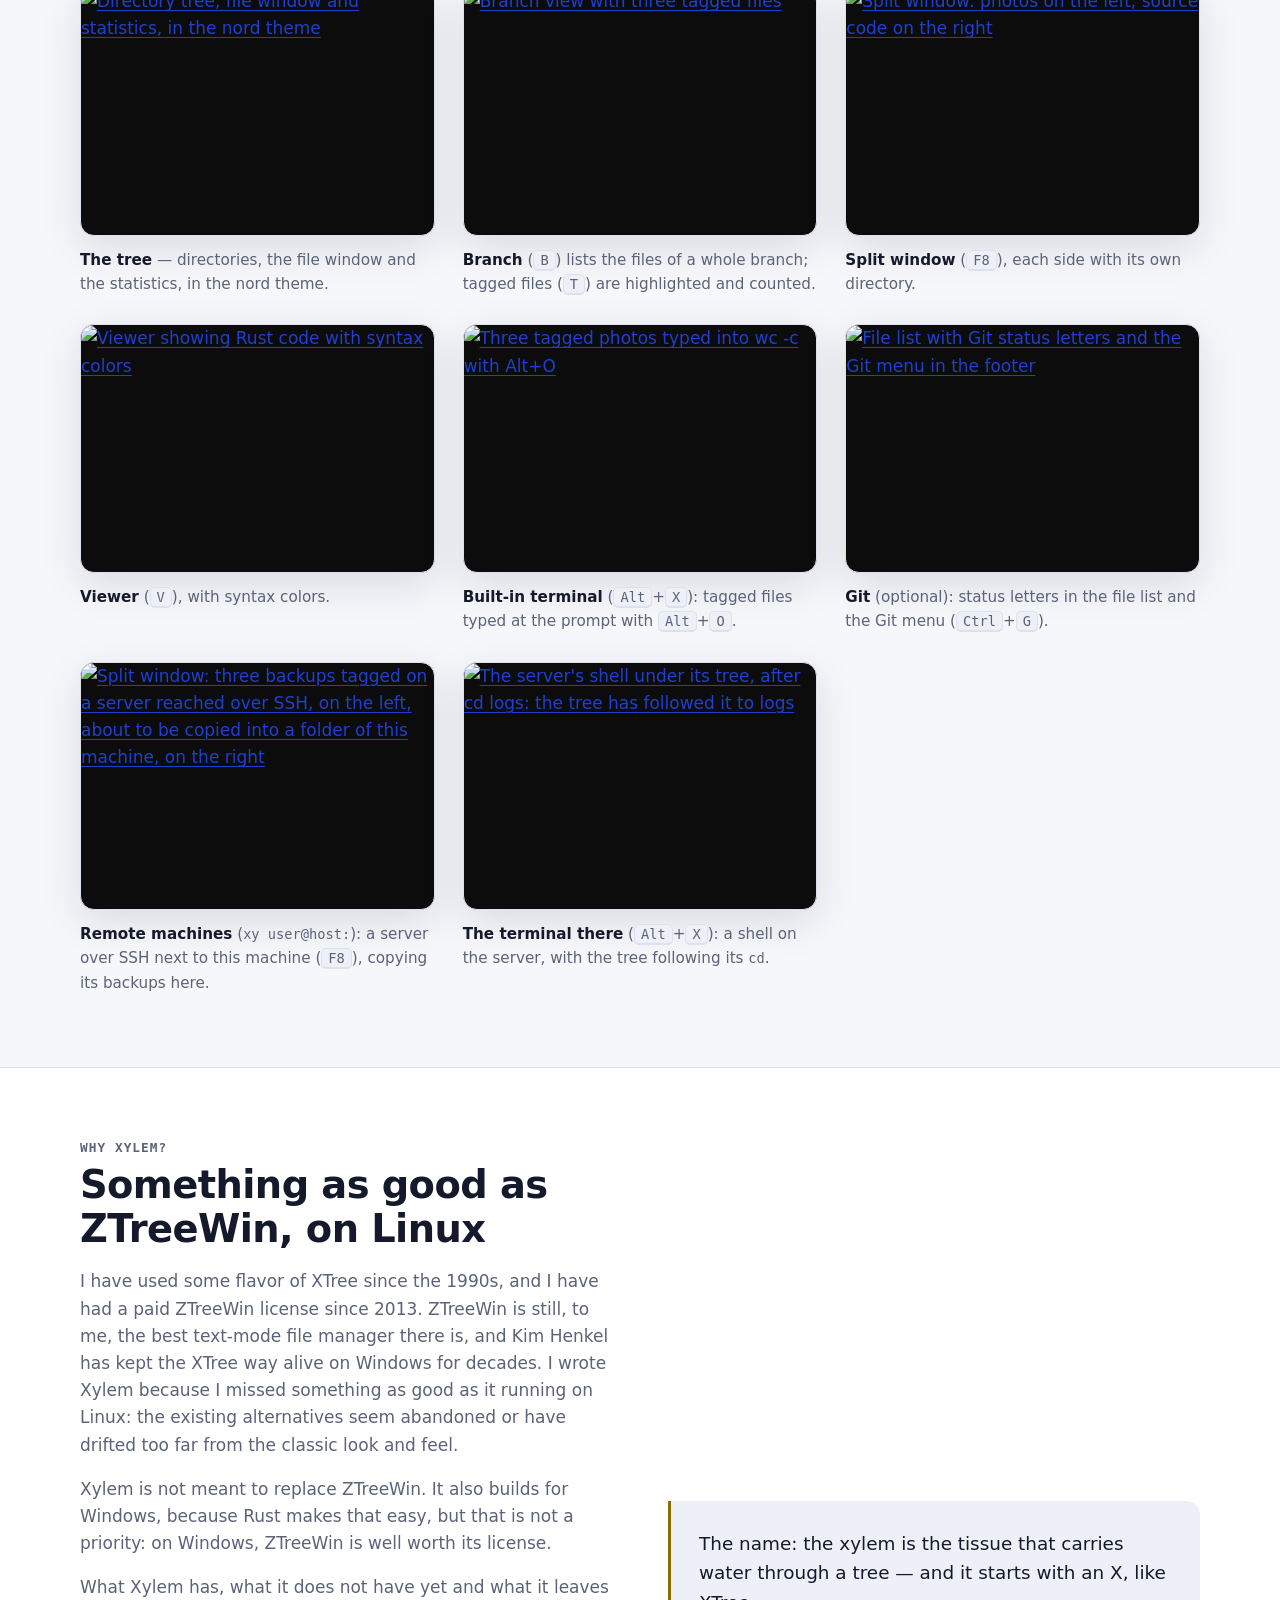
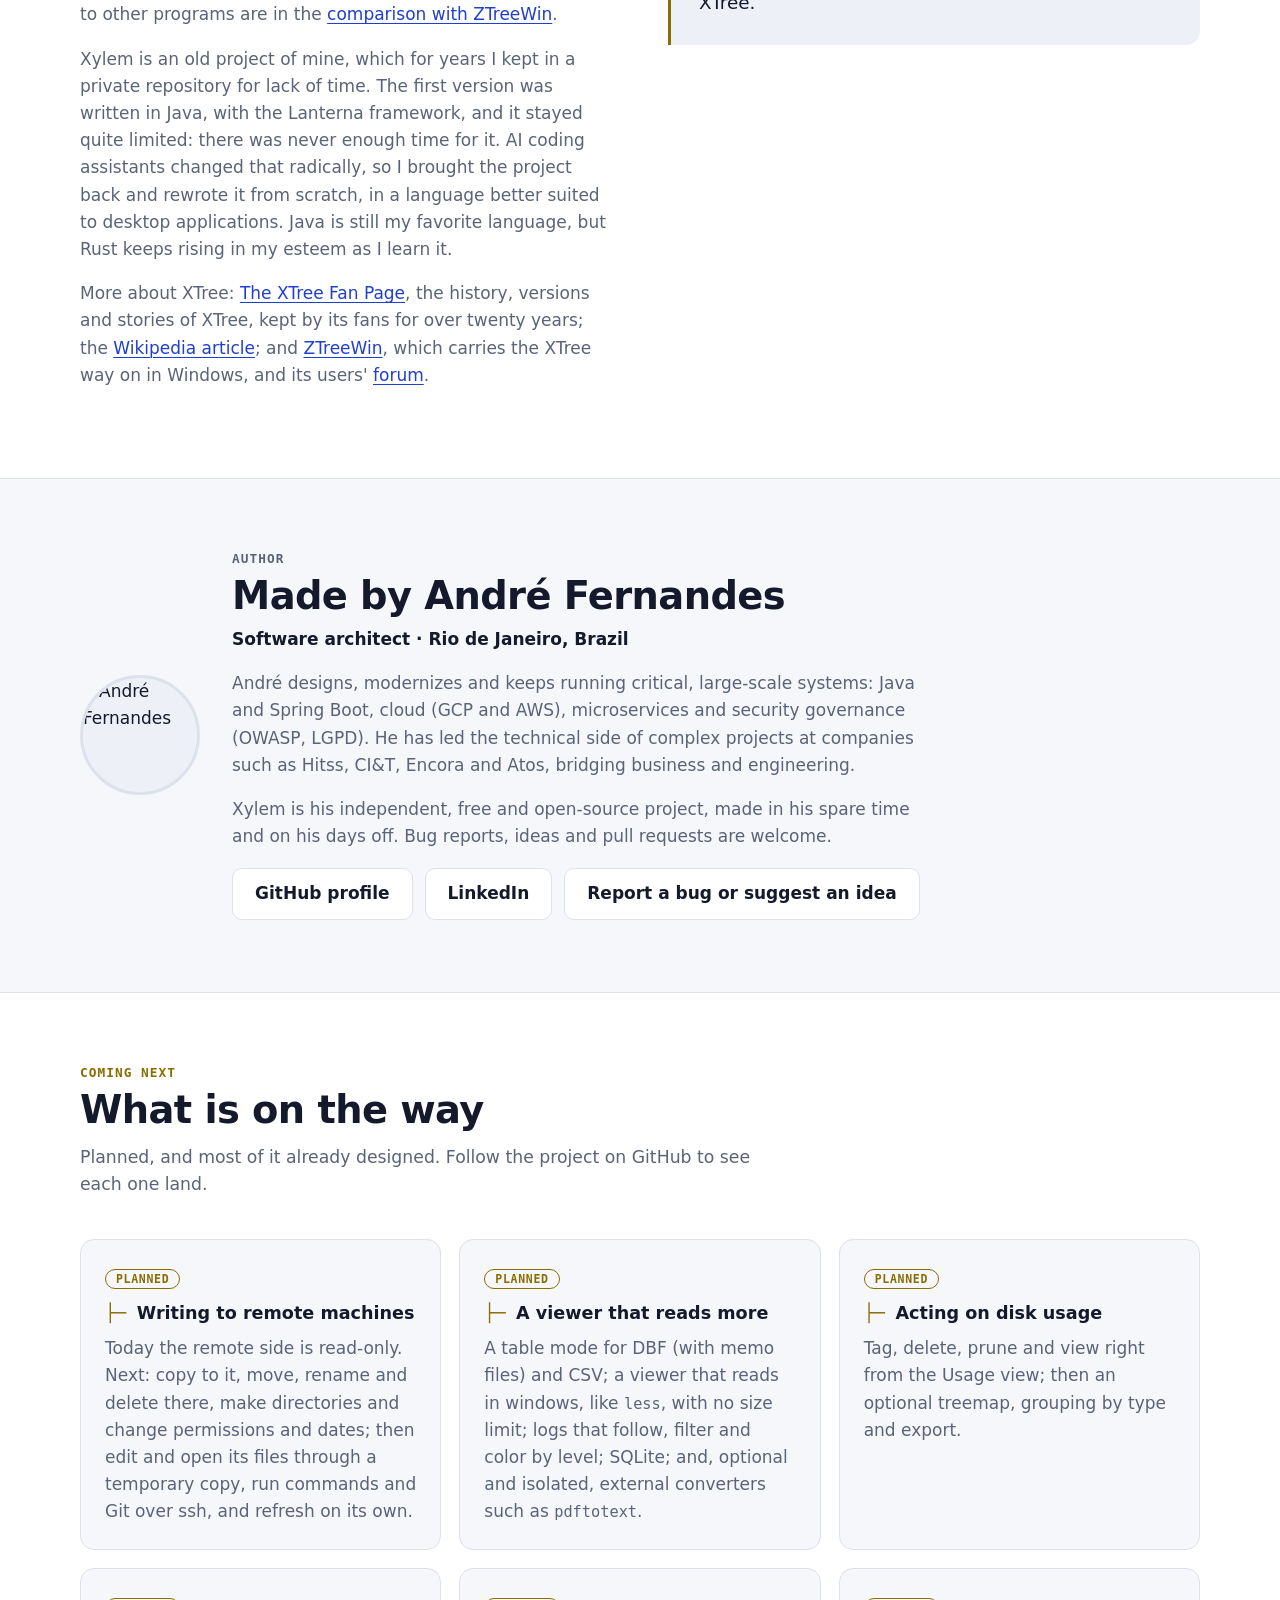
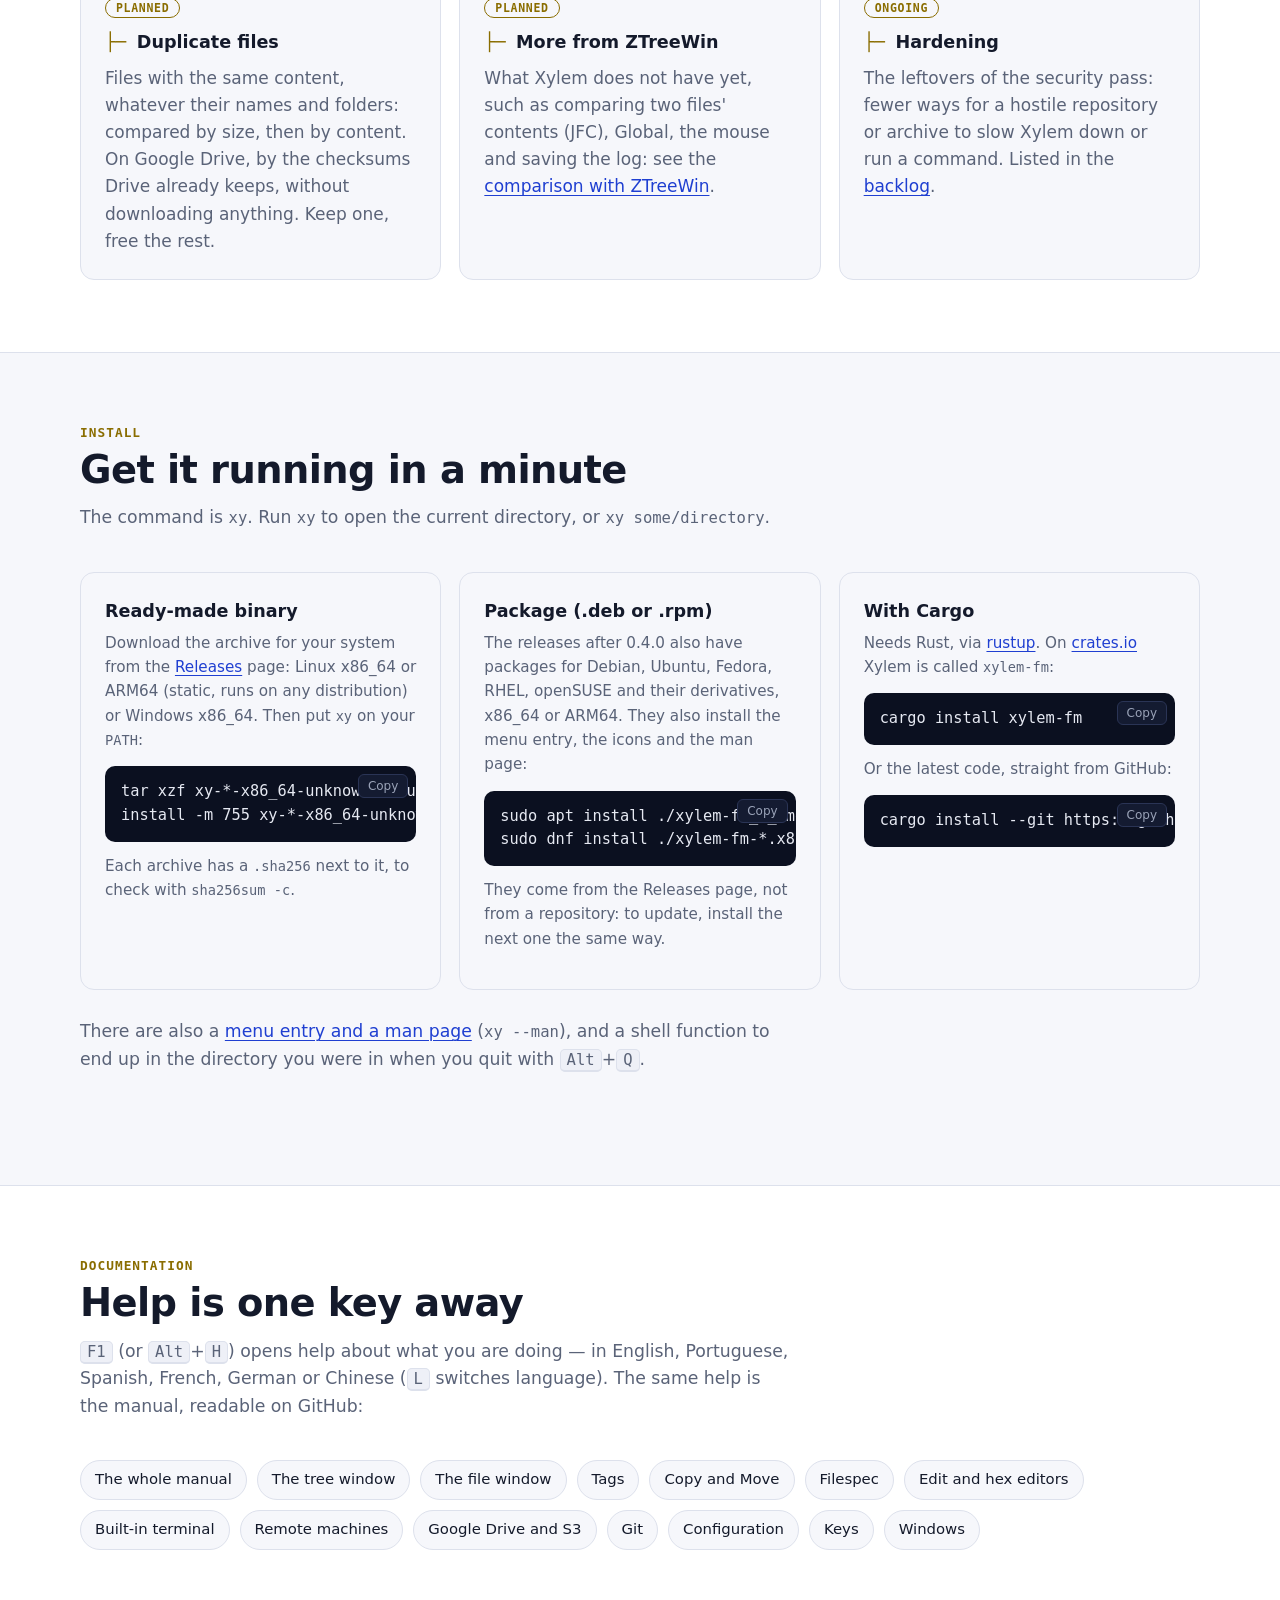
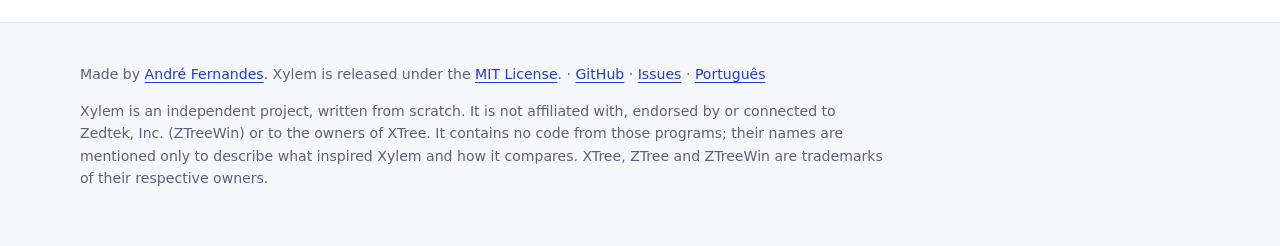
==== commit 4e917307: "Release: .deb and .rpm packages for Linux Each release now also builds a .deb and an .rpm for x86_64" ====
--- a/site/index.html
+++ b/site/index.html
@@ -305,6 +305,16 @@
             <p>Each archive has a <code>.sha256</code> next to it, to check with <code>sha256sum -c</code>.</p>
           </div>
           <div class="card">
+            <h3>Package (.deb or .rpm)</h3>
+            <p>The releases after 0.4.0 also have packages for Debian, Ubuntu, Fedora, RHEL, openSUSE
+              and their derivatives, x86_64 or ARM64. They also install the menu entry, the icons
+              and the man page:</p>
+            <div class="code"><pre>sudo apt install ./xylem-fm_*_amd64.deb
+sudo dnf install ./xylem-fm-*.x86_64.rpm</pre></div>
+            <p>They come from the Releases page, not from a repository: to update, install the next
+              one the same way.</p>
+          </div>
+          <div class="card">
             <h3>With Cargo</h3>
             <p>Needs Rust, via <a href="https://rustup.rs">rustup</a>. On
               <a href="https://crates.io/crates/xylem-fm">crates.io</a> Xylem is called
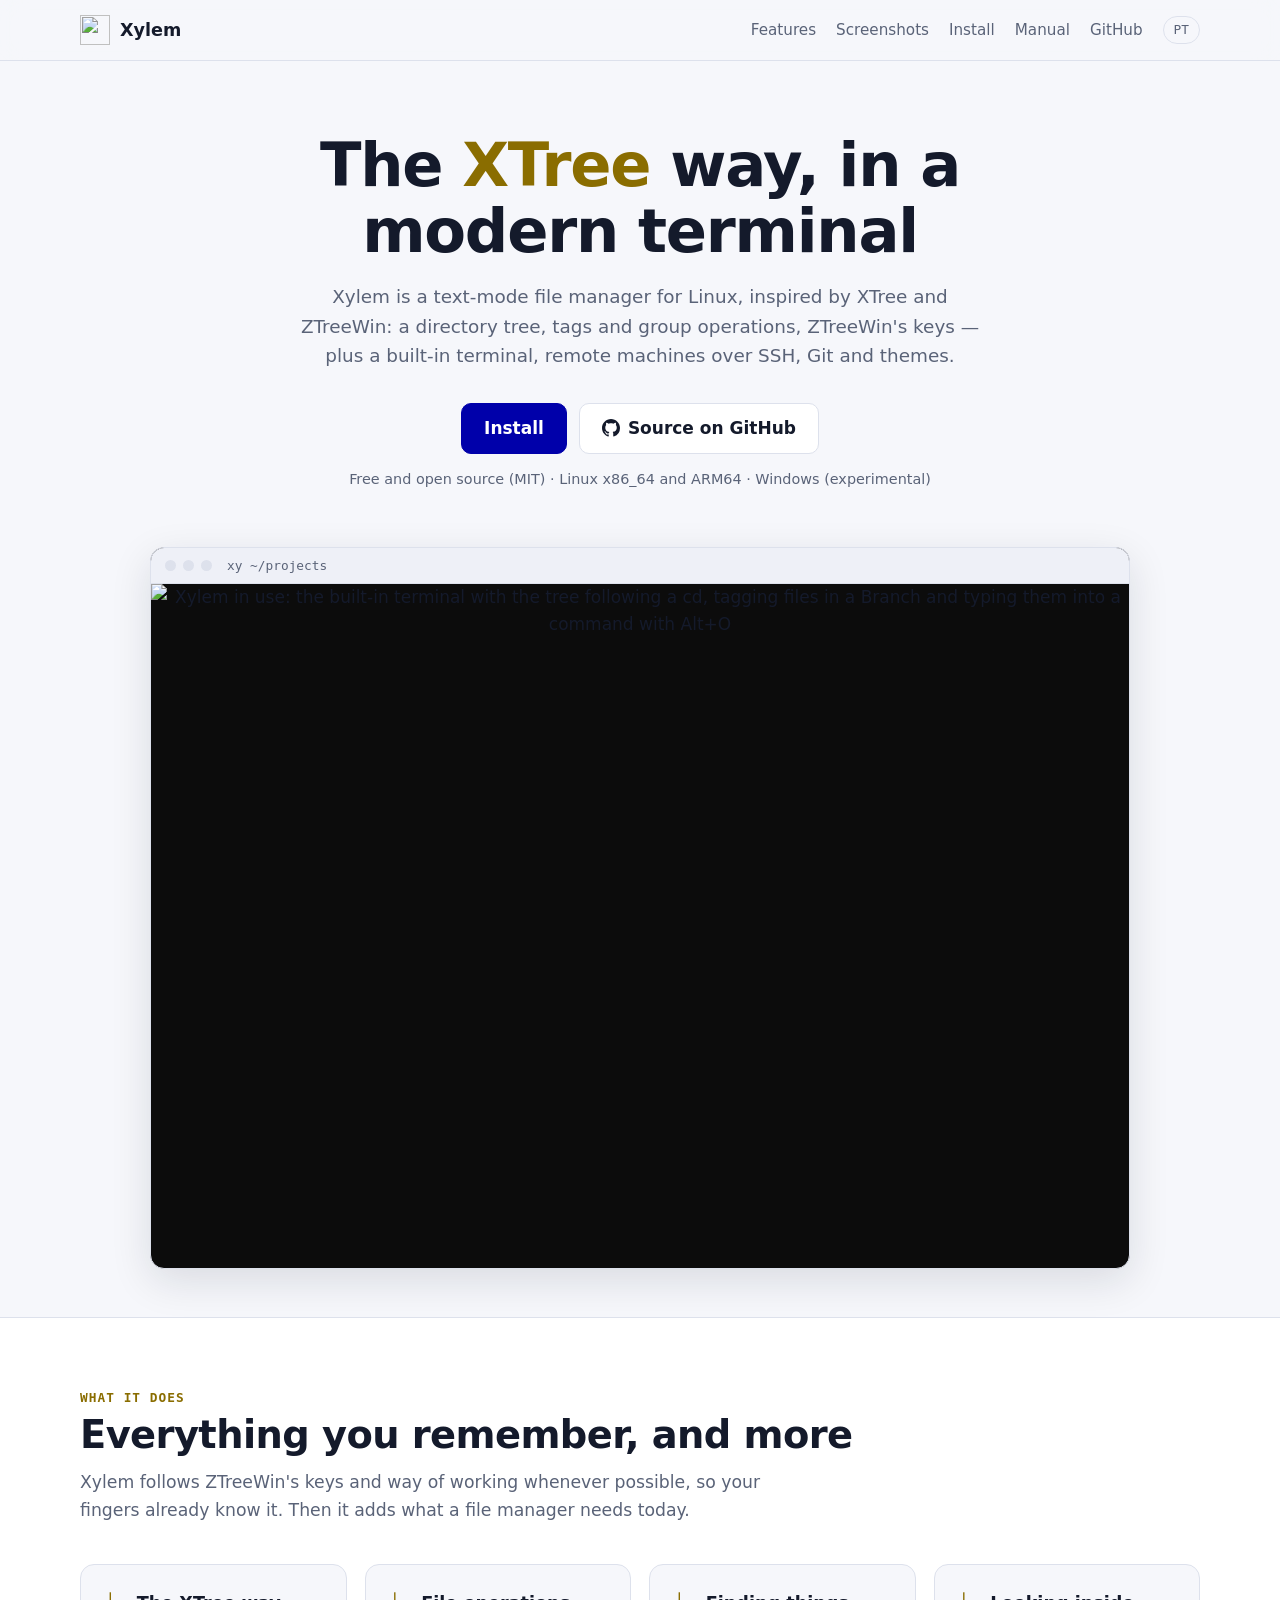
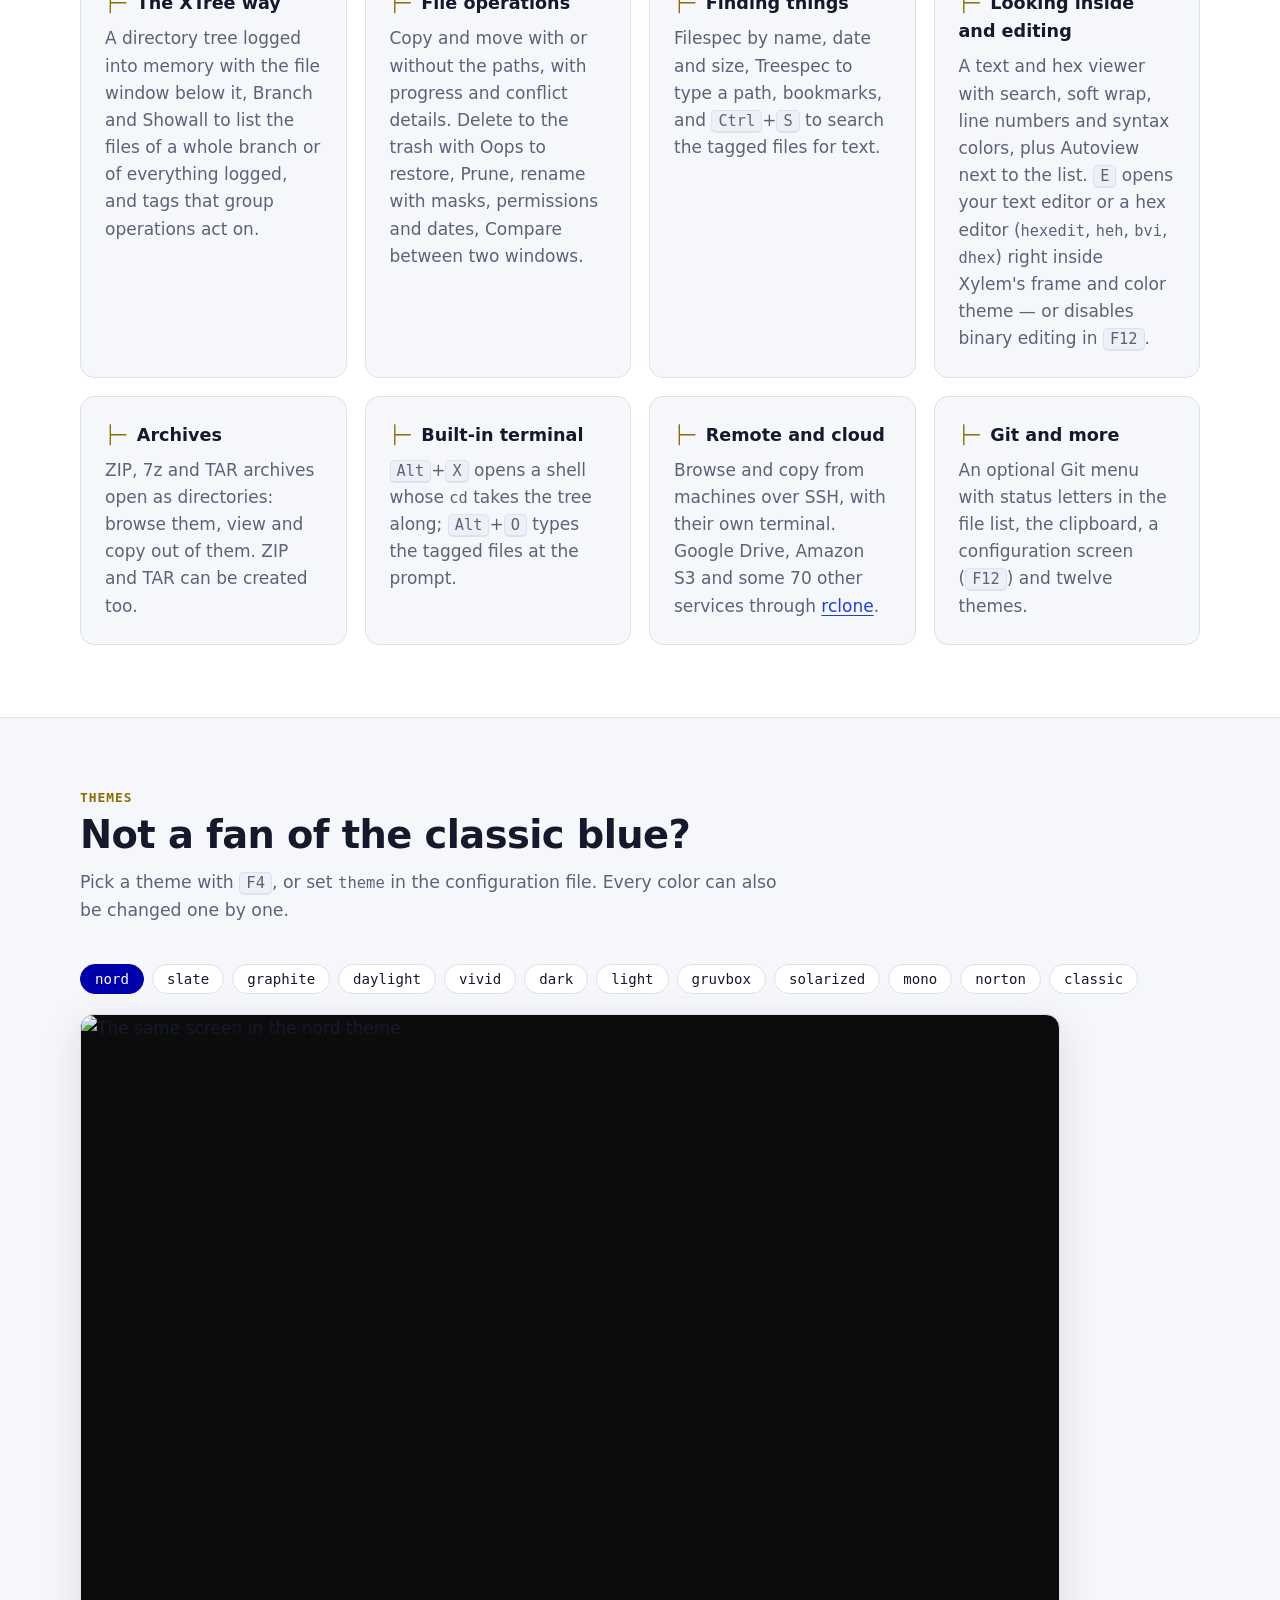
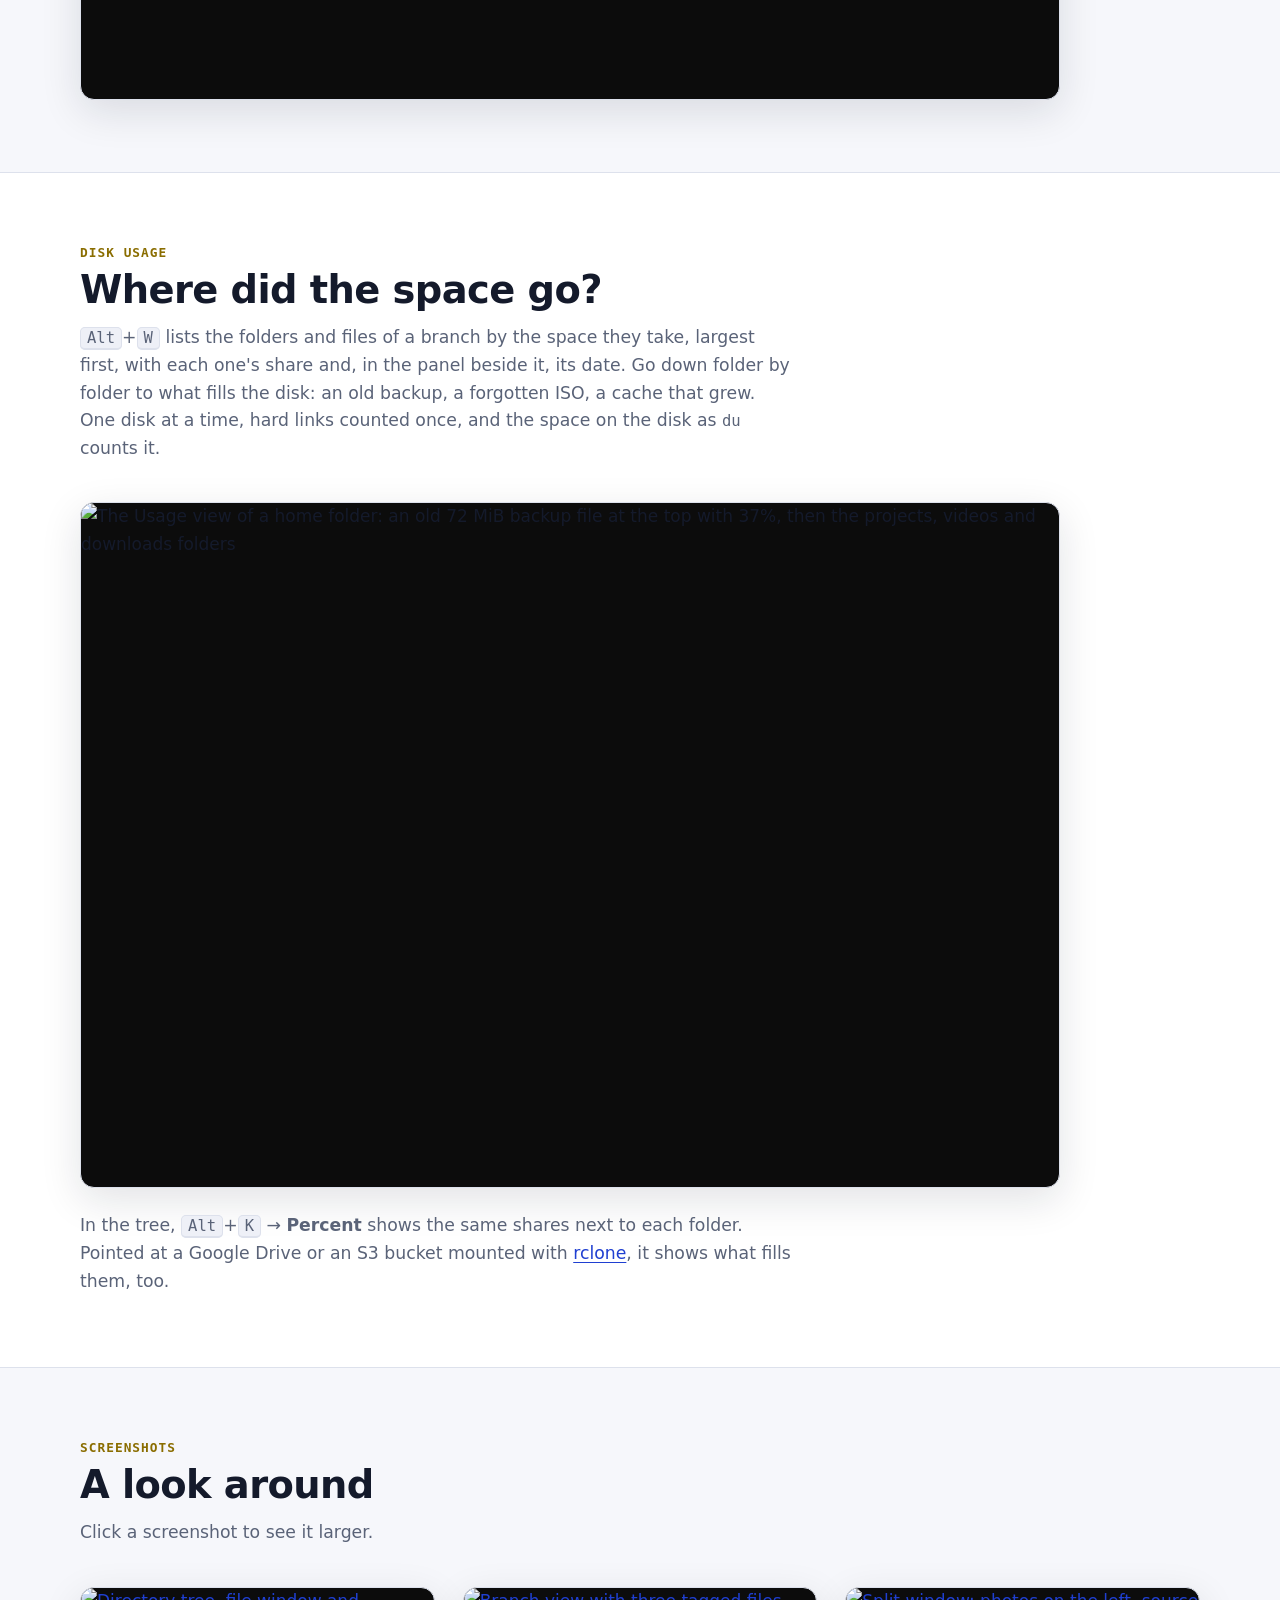
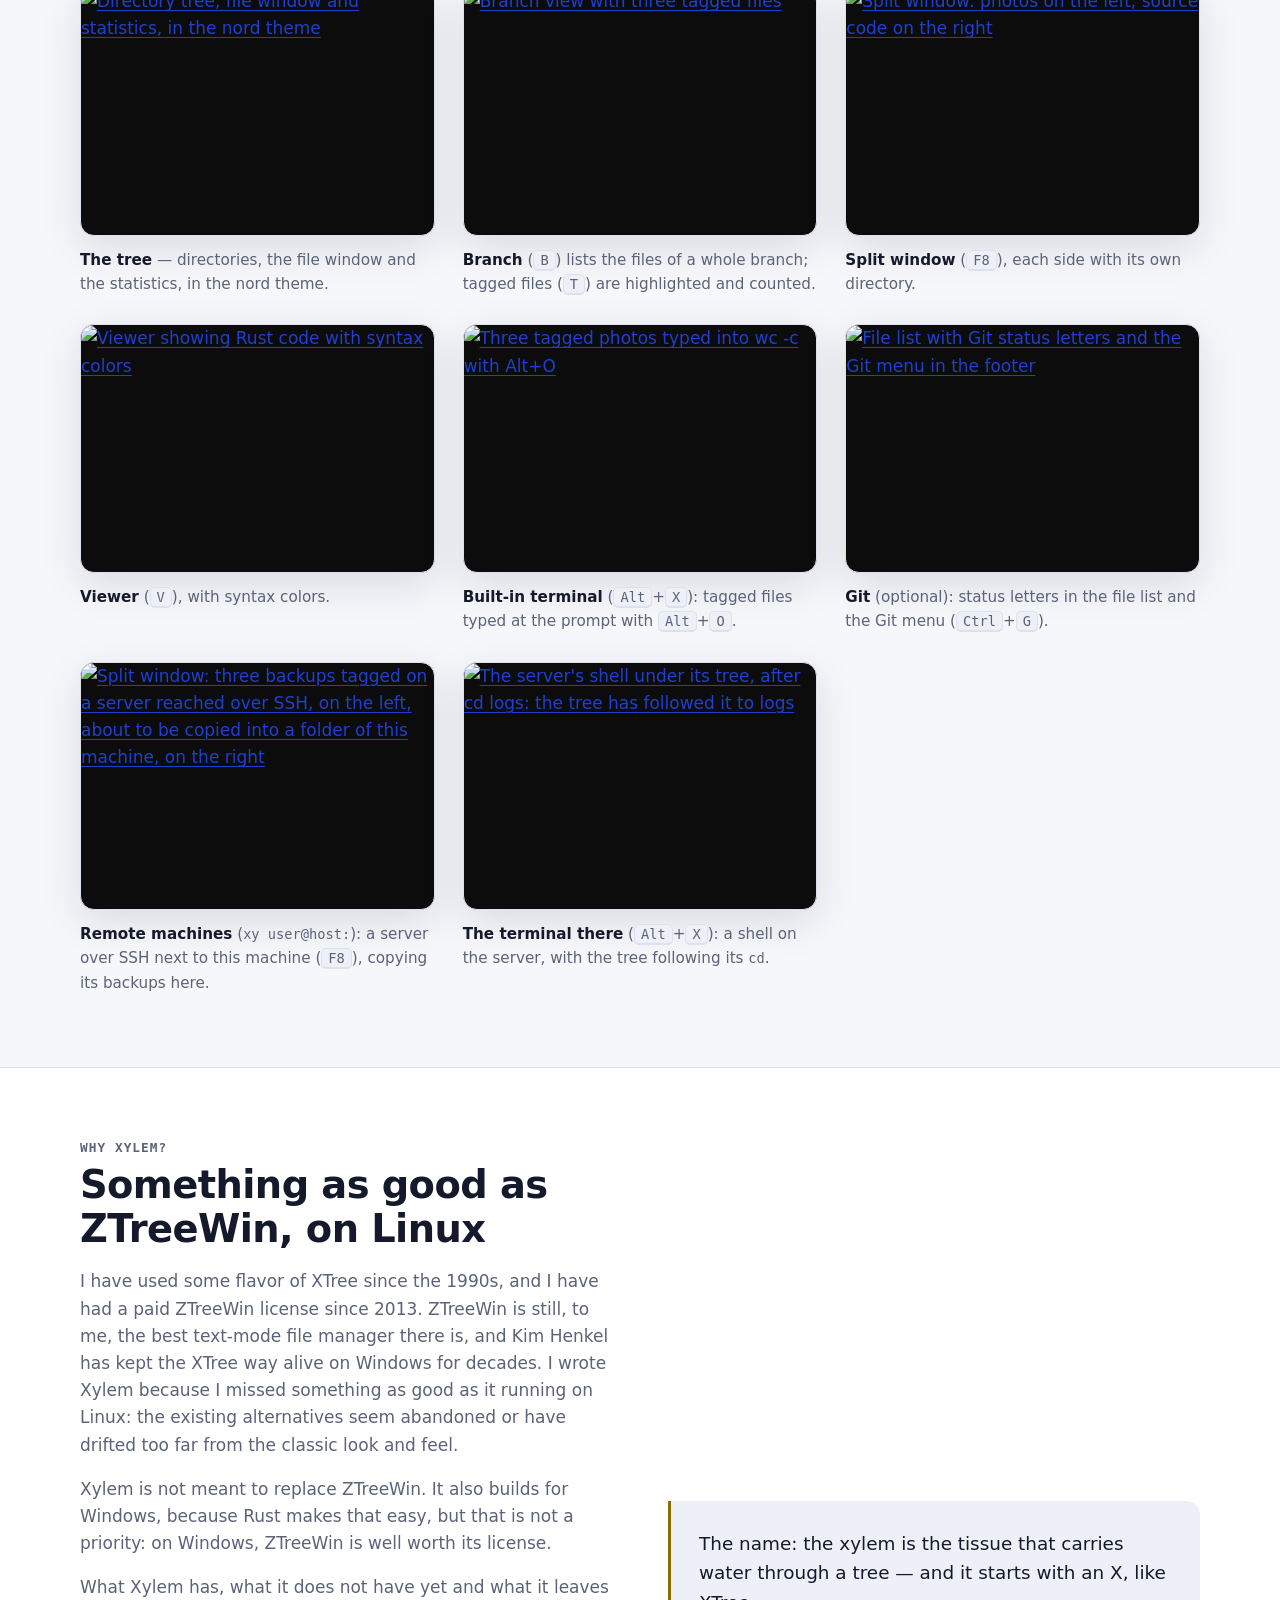
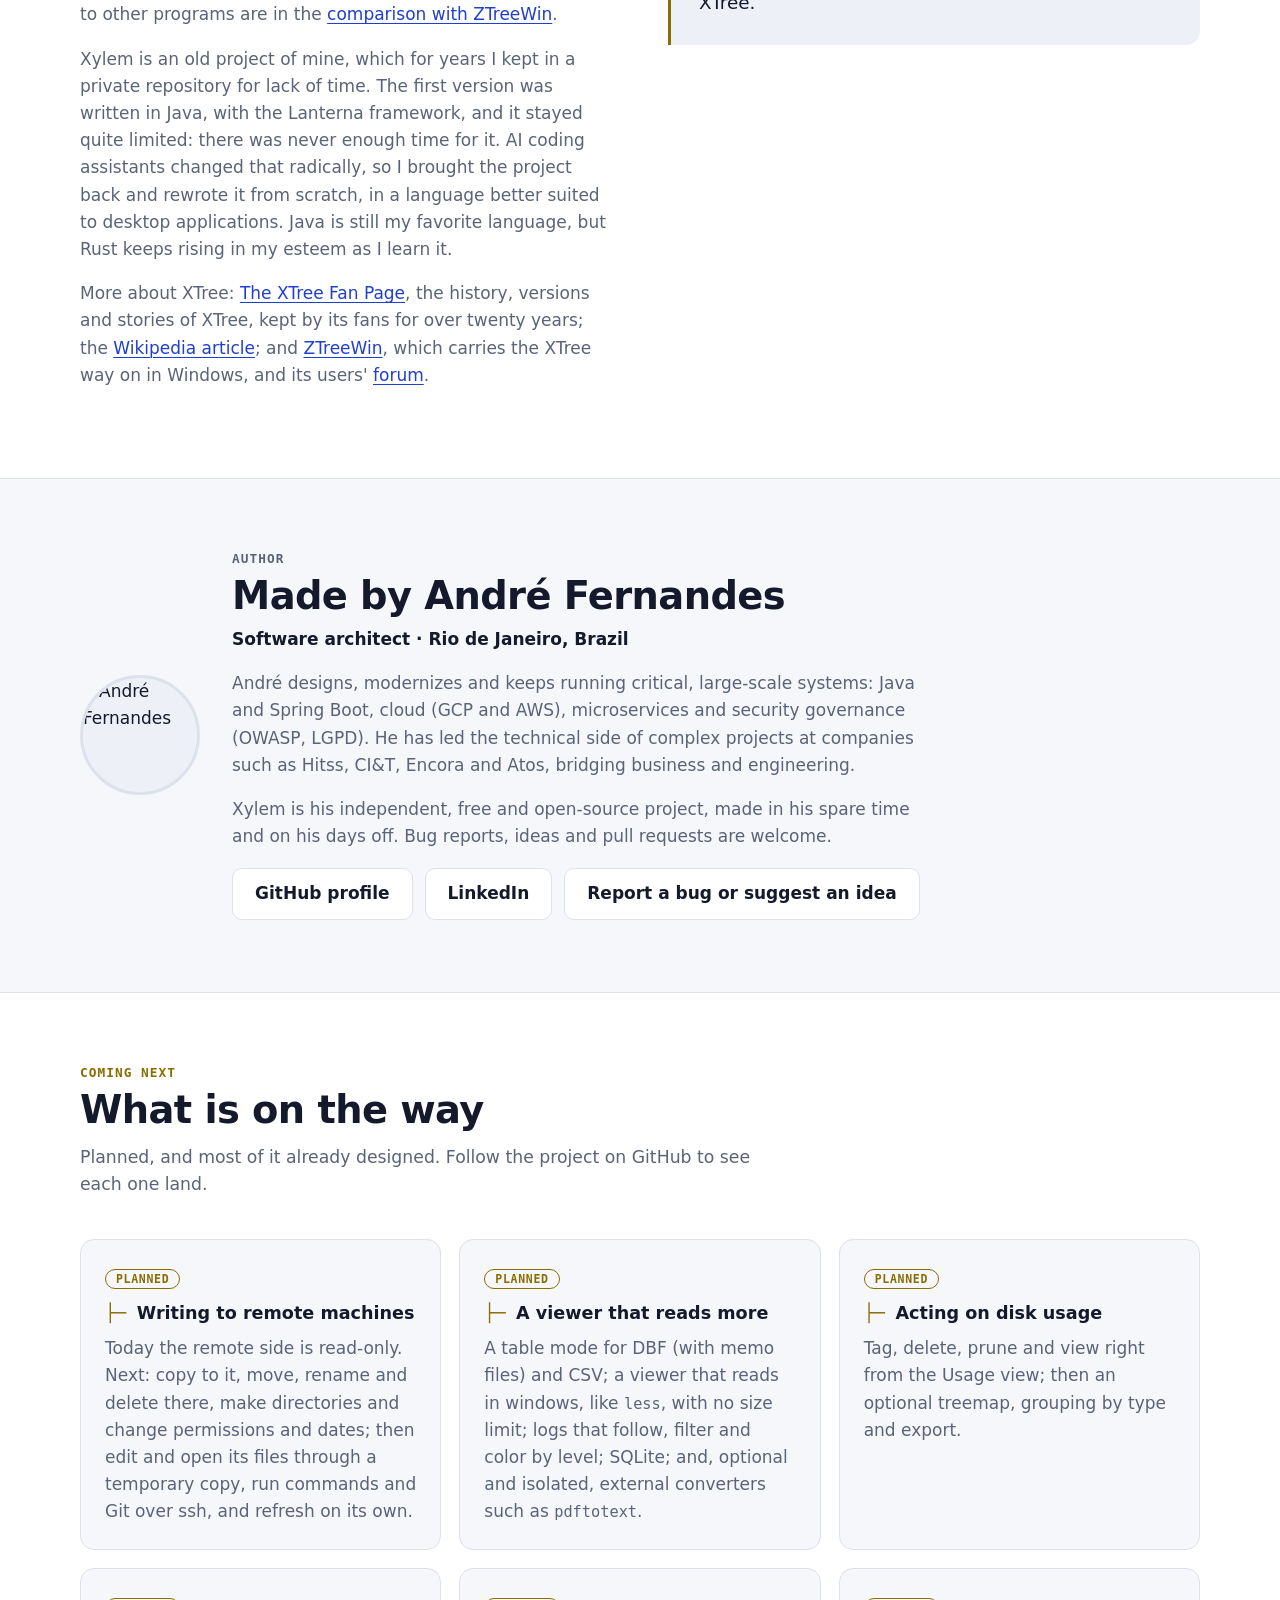
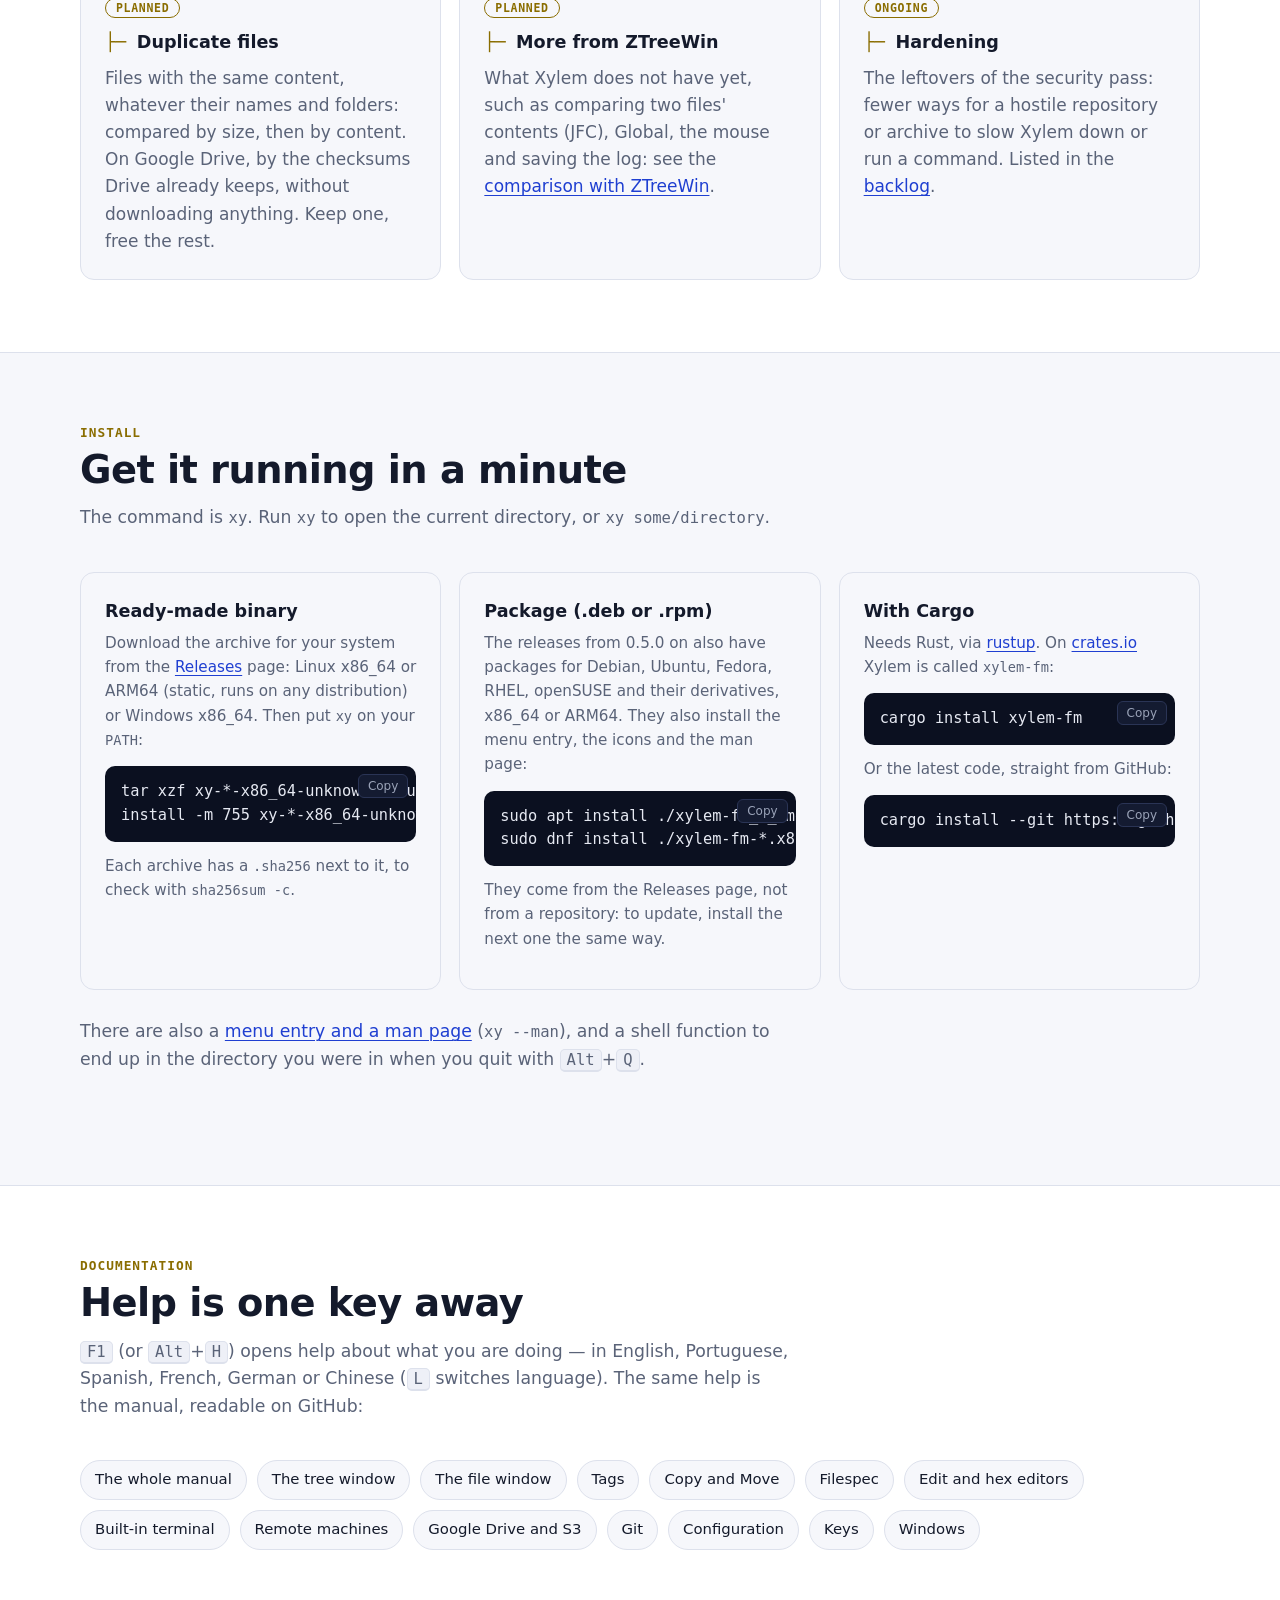
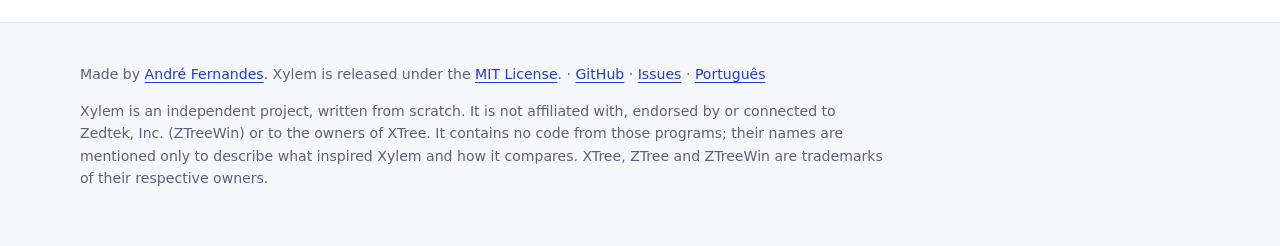
==== commit 9d17c438: "Version 0.5.0 The version in Cargo.toml and Cargo.lock, the release notes in .github/release-notes/v" ====
--- a/site/index.html
+++ b/site/index.html
@@ -306,7 +306,7 @@
           </div>
           <div class="card">
             <h3>Package (.deb or .rpm)</h3>
-            <p>The releases after 0.4.0 also have packages for Debian, Ubuntu, Fedora, RHEL, openSUSE
+            <p>The releases from 0.5.0 on also have packages for Debian, Ubuntu, Fedora, RHEL, openSUSE
               and their derivatives, x86_64 or ARM64. They also install the menu entry, the icons
               and the man page:</p>
             <div class="code"><pre>sudo apt install ./xylem-fm_*_amd64.deb
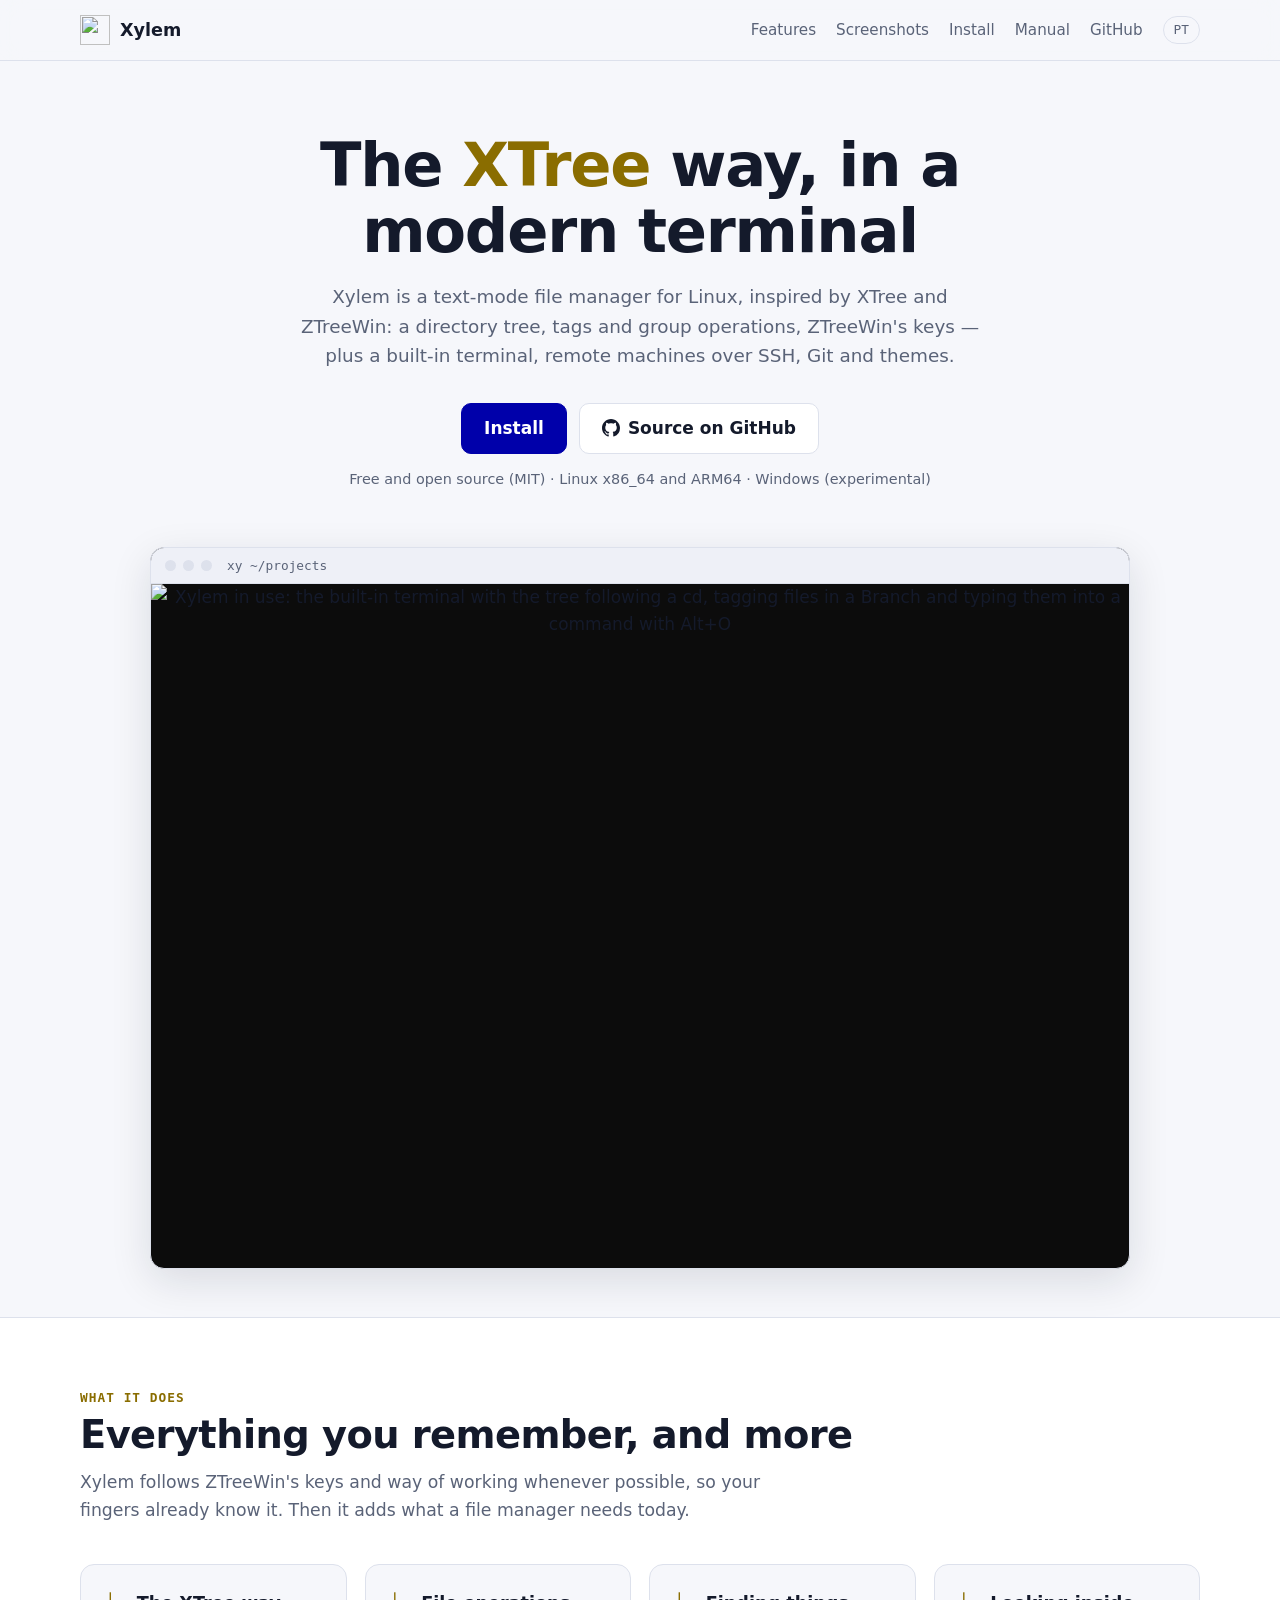
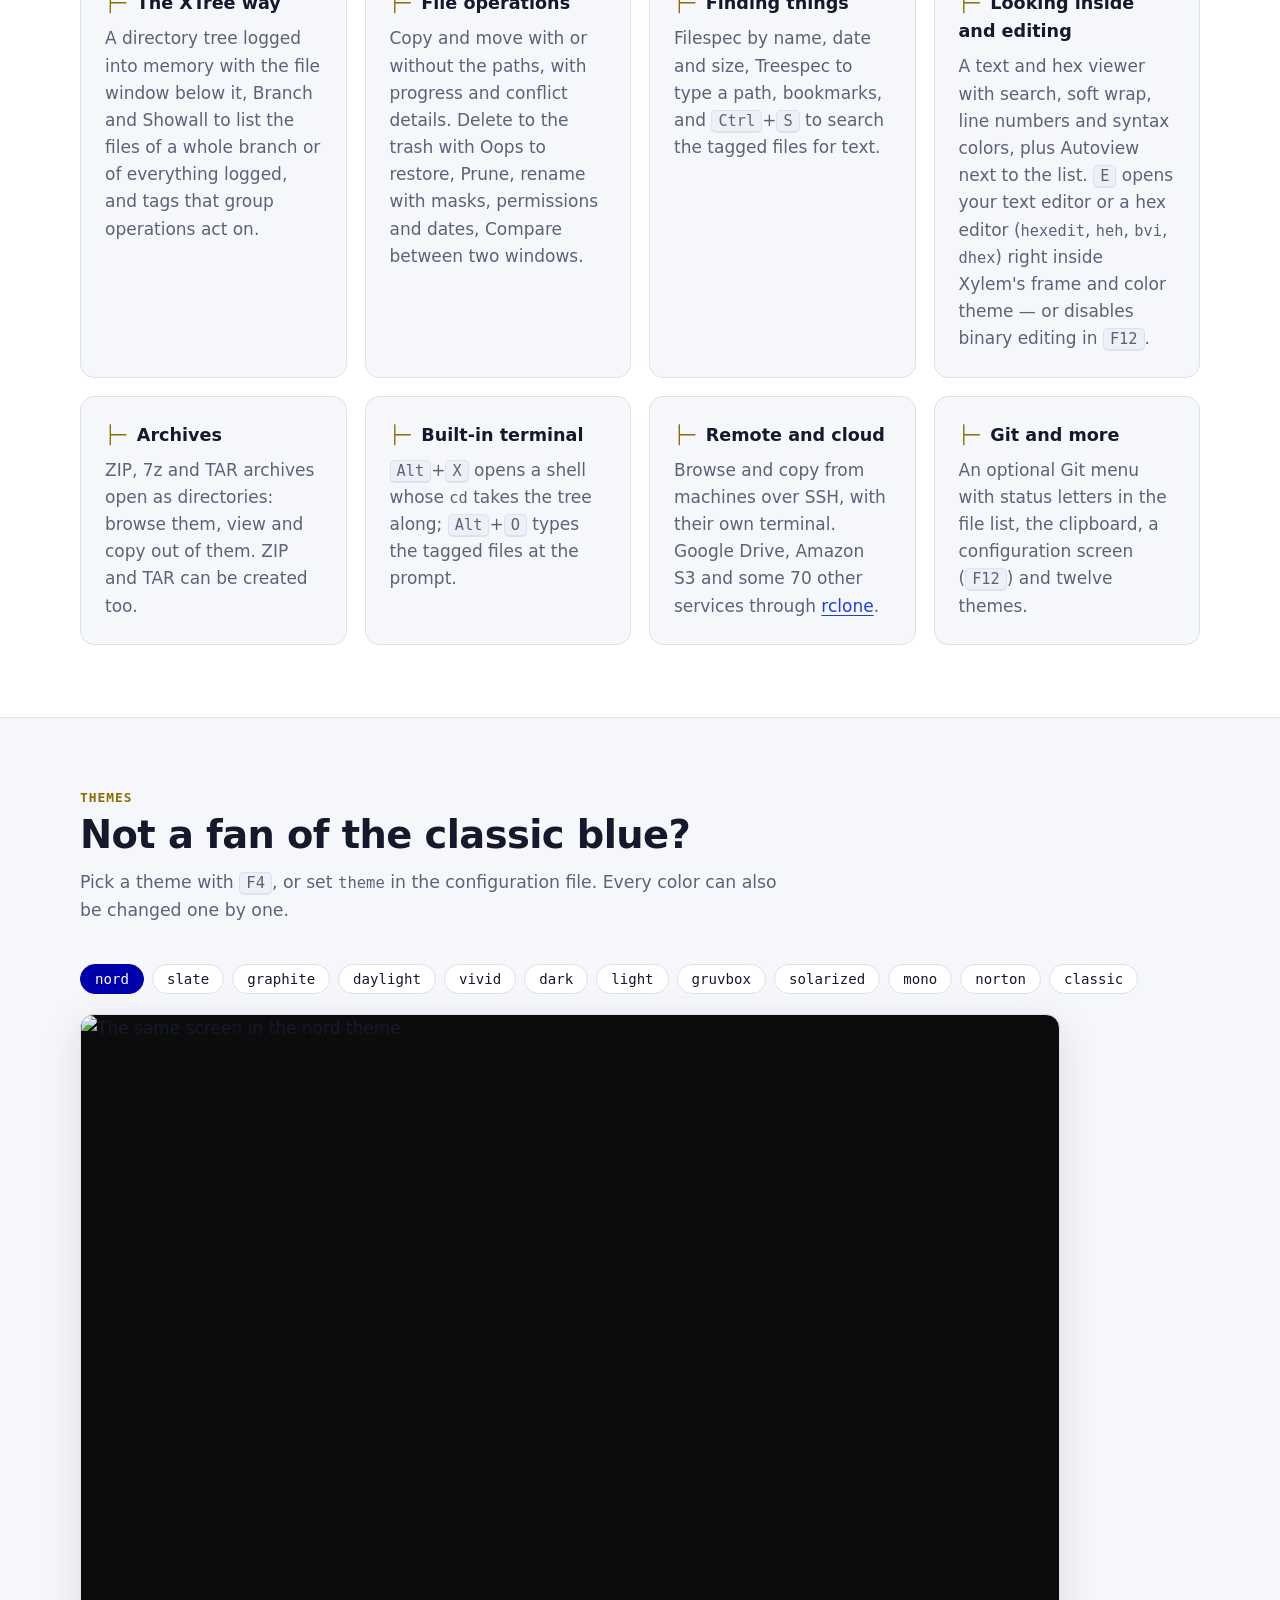
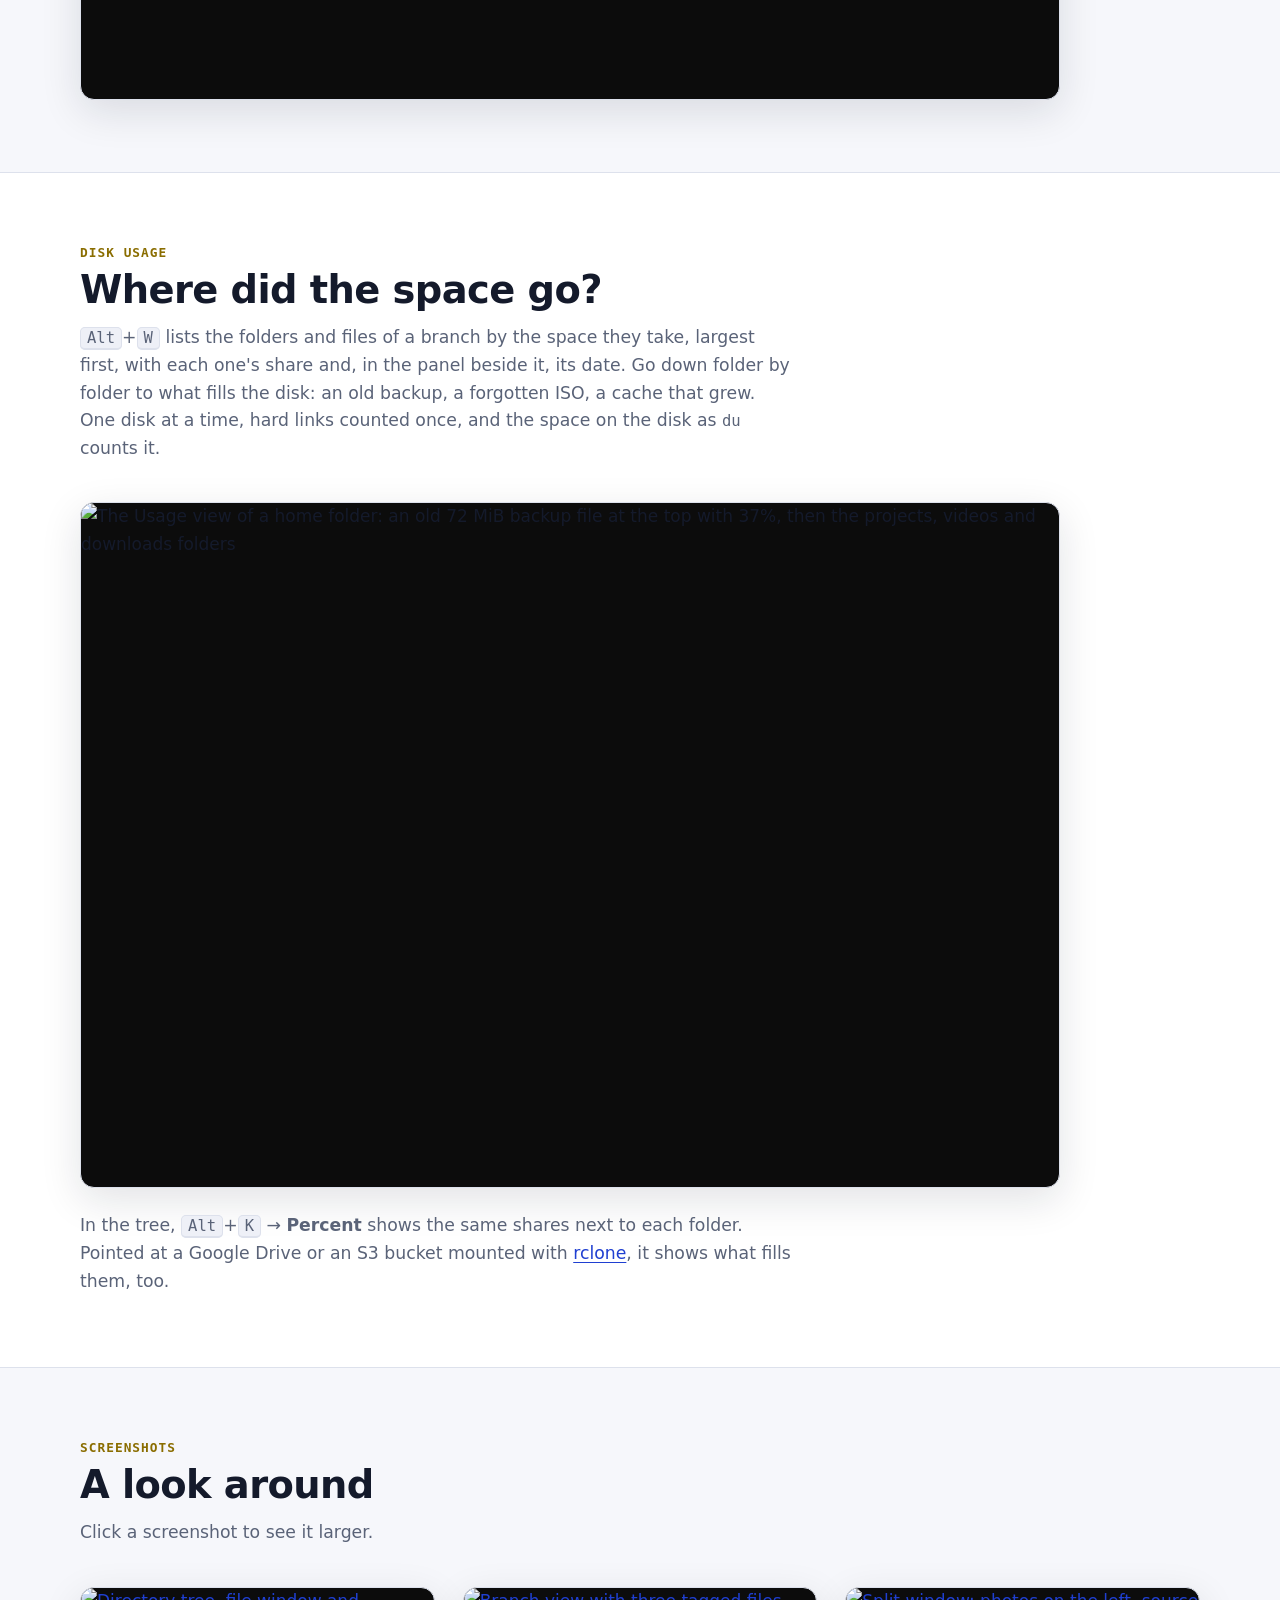
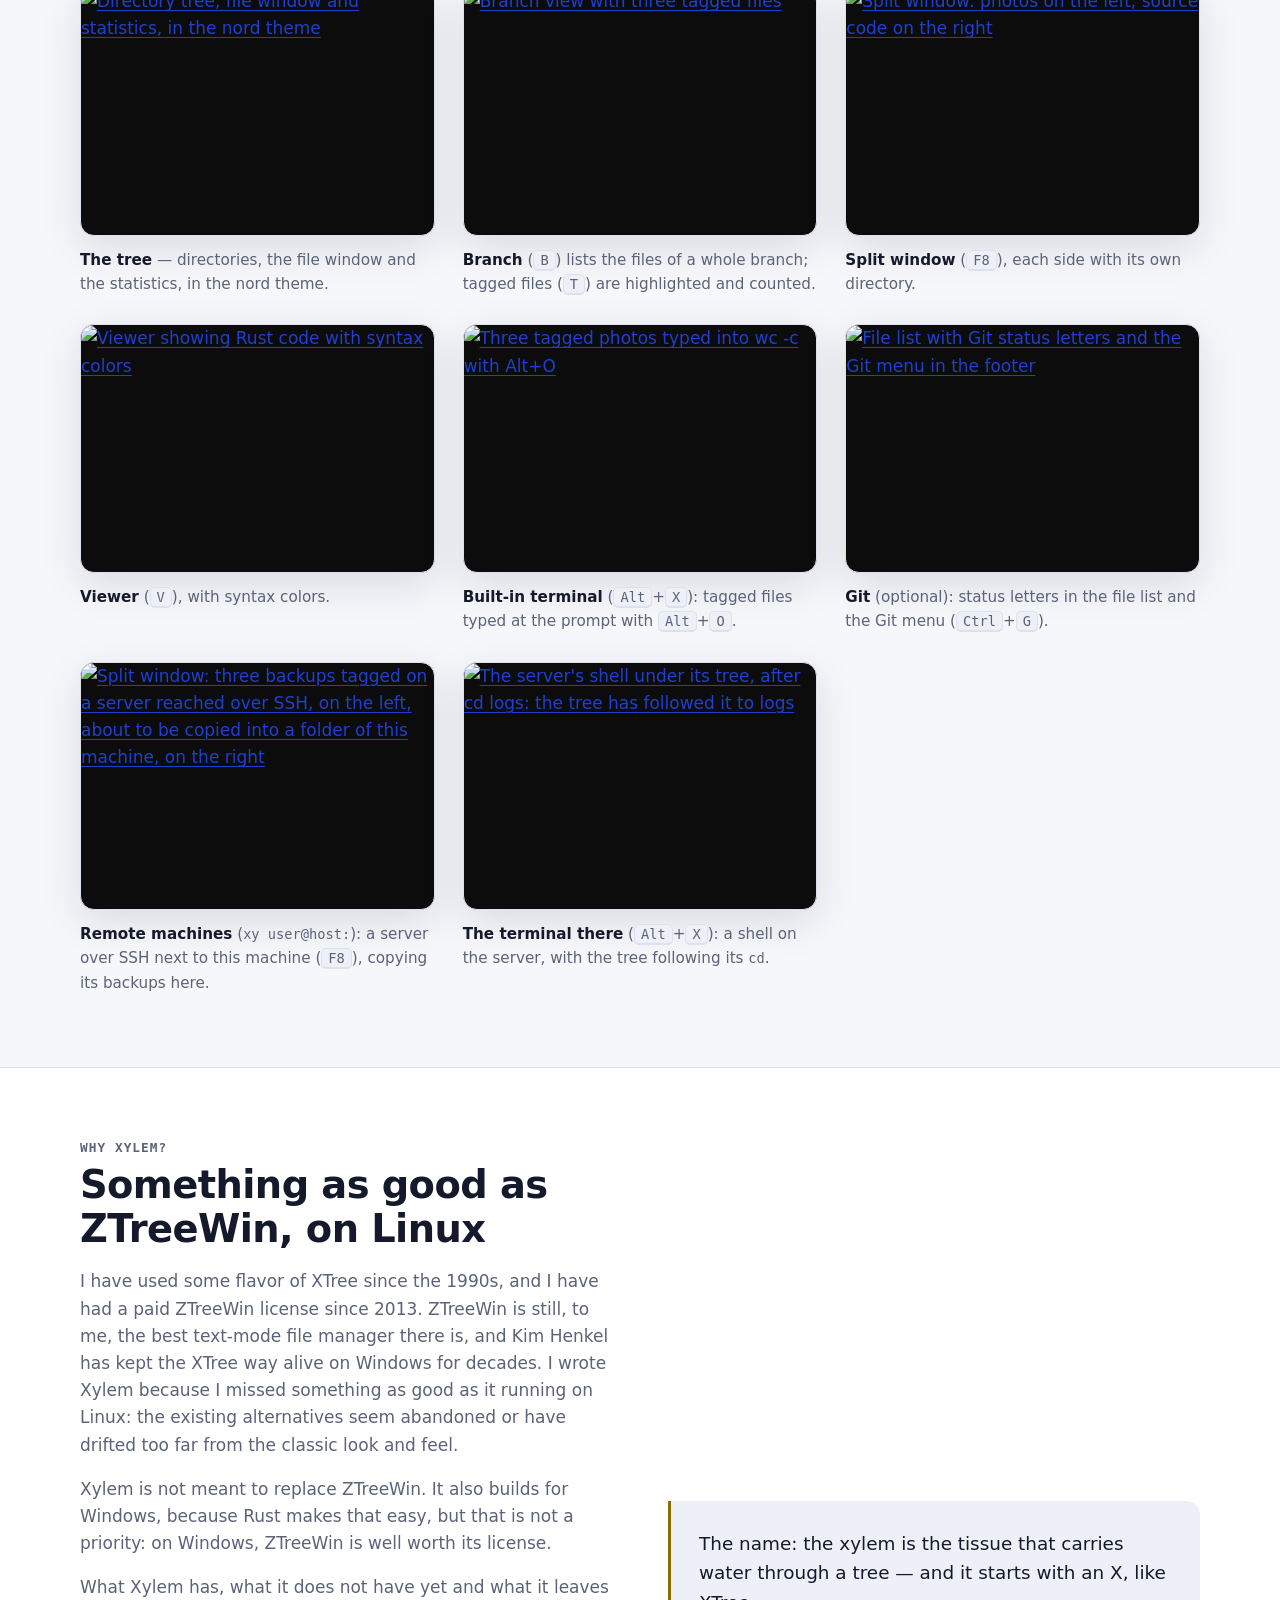
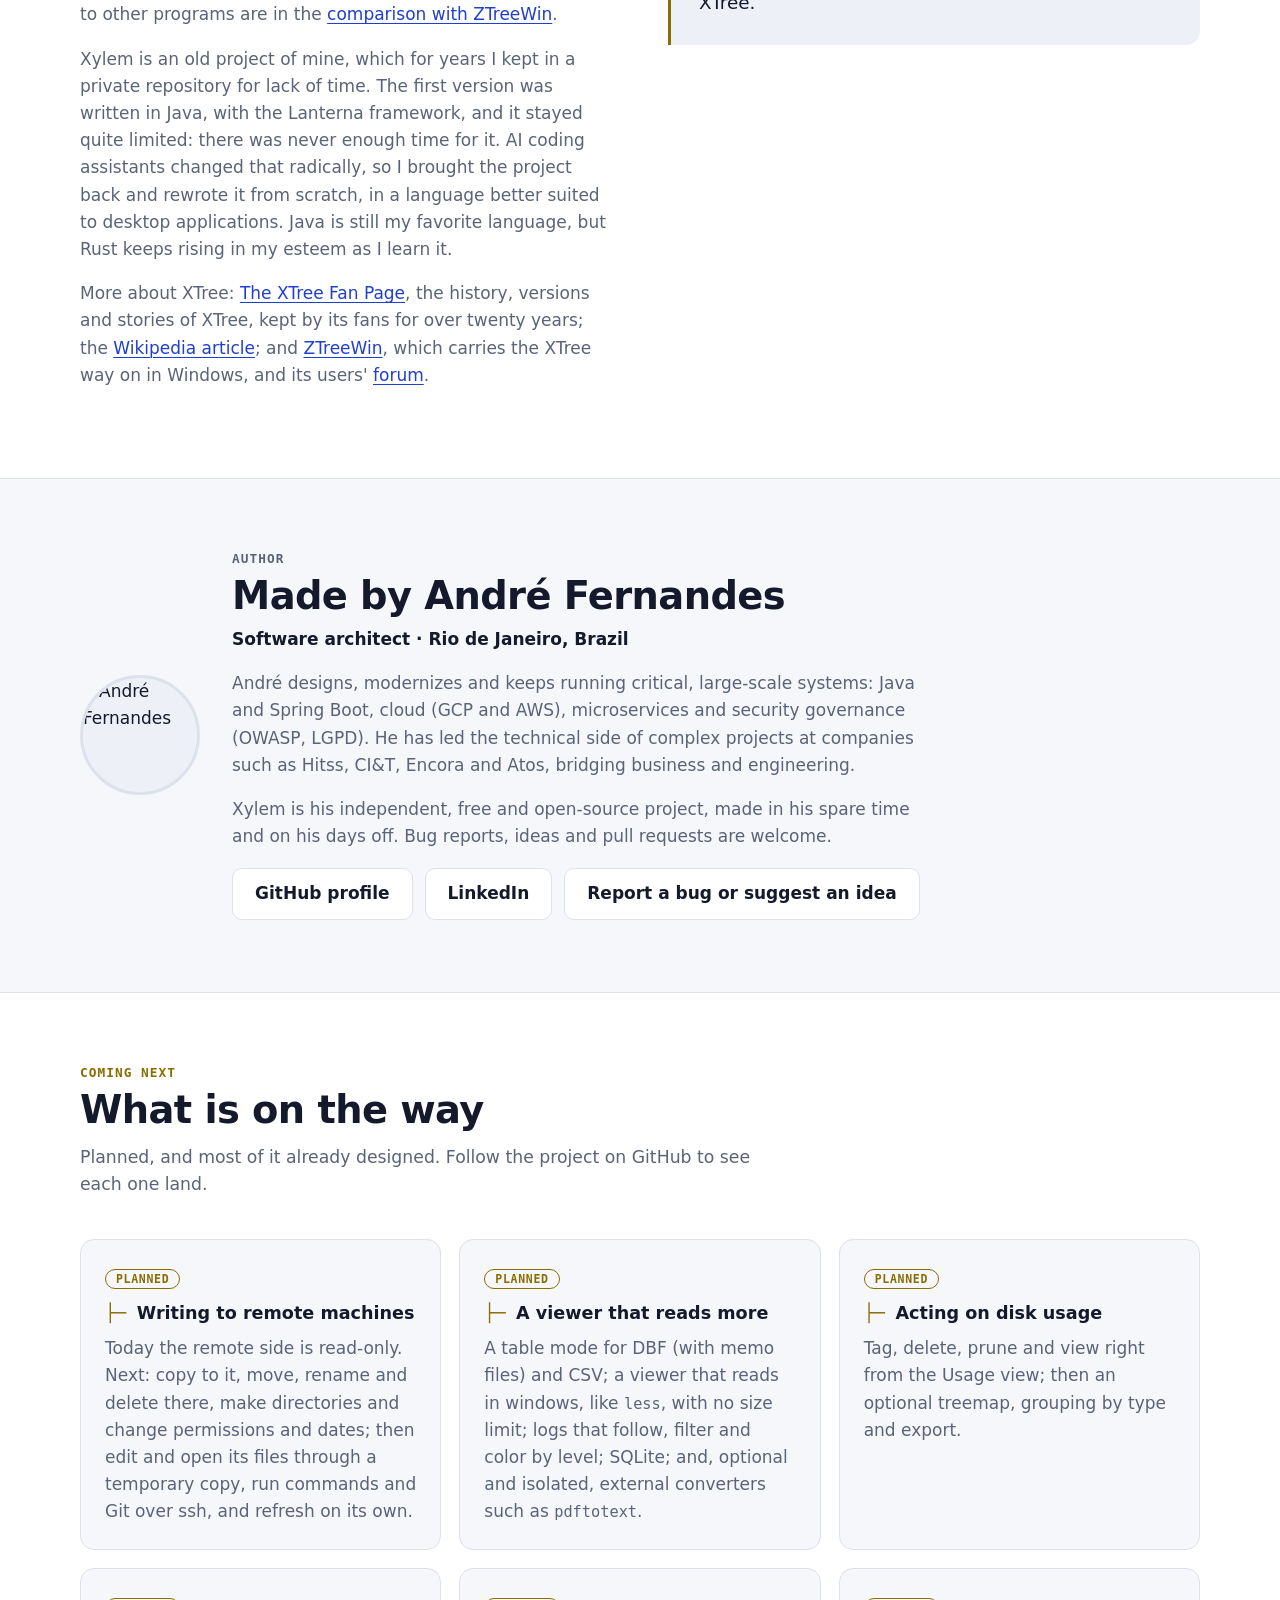
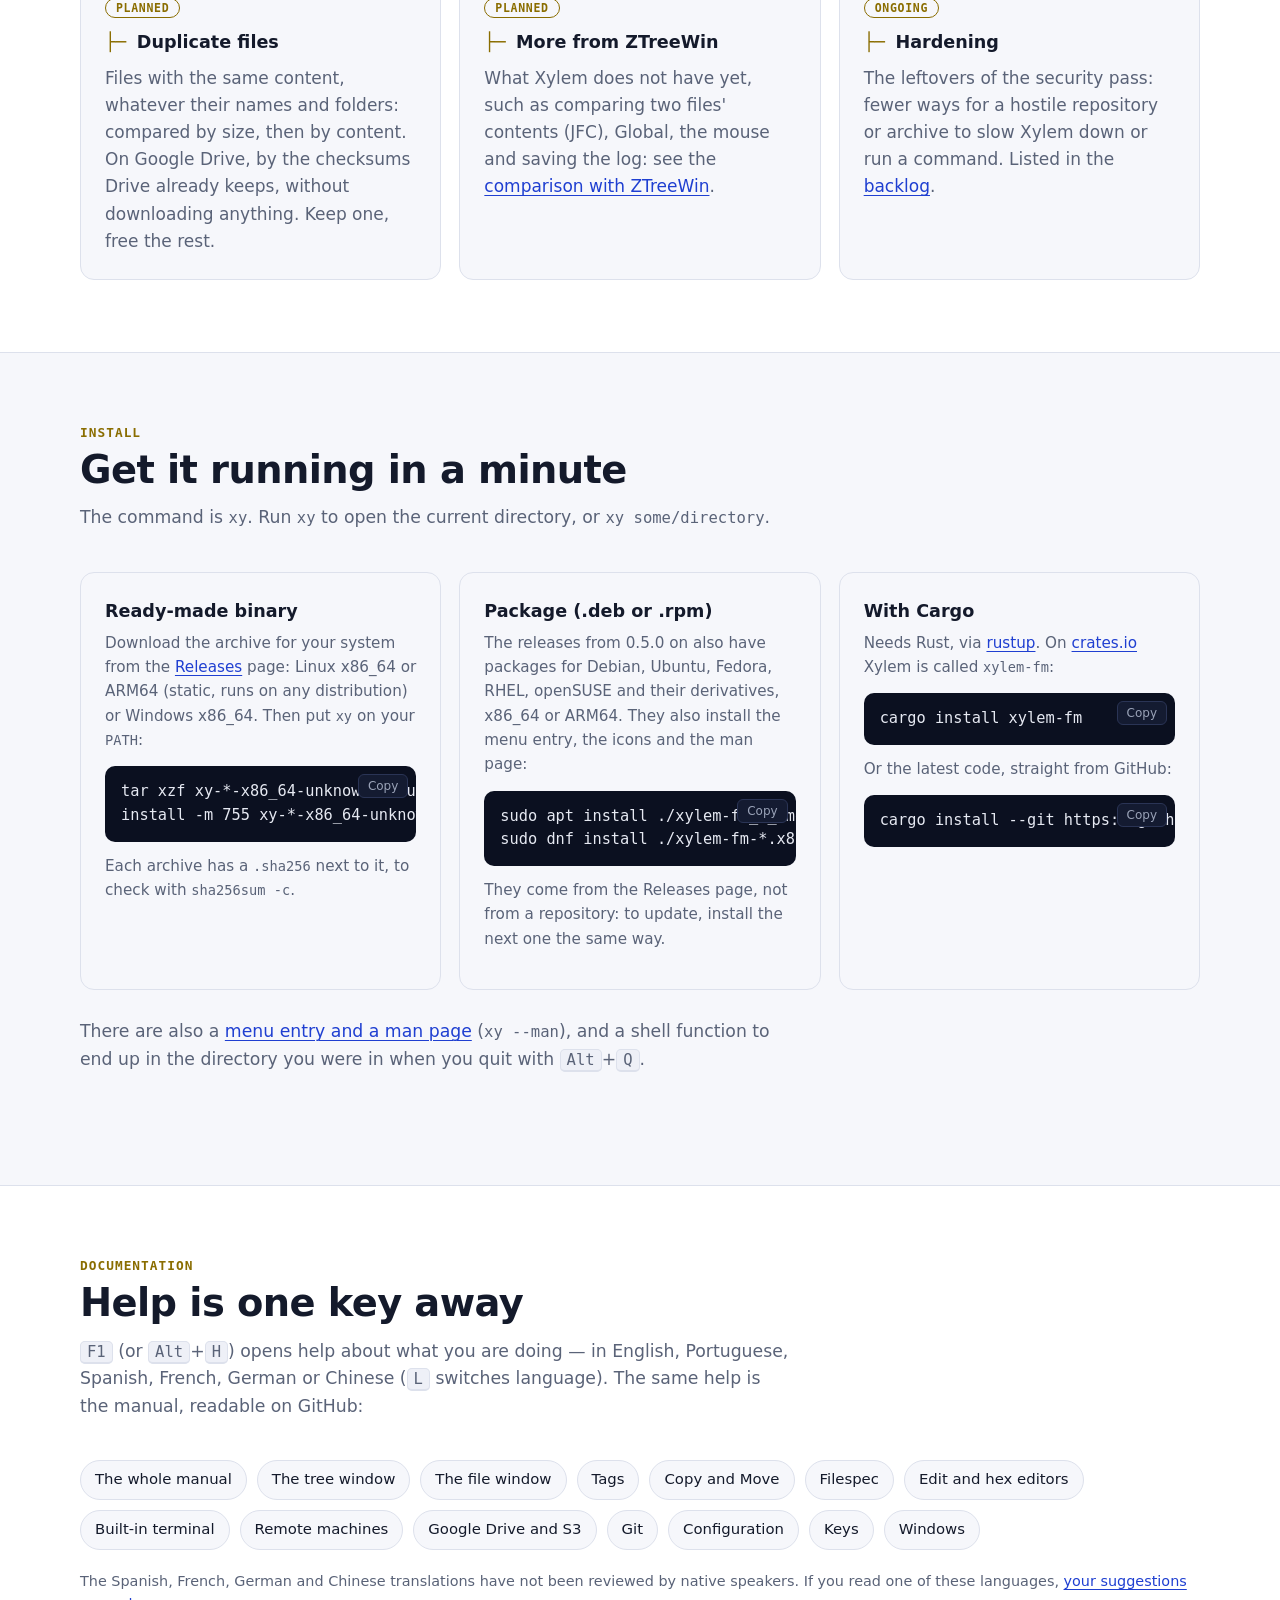
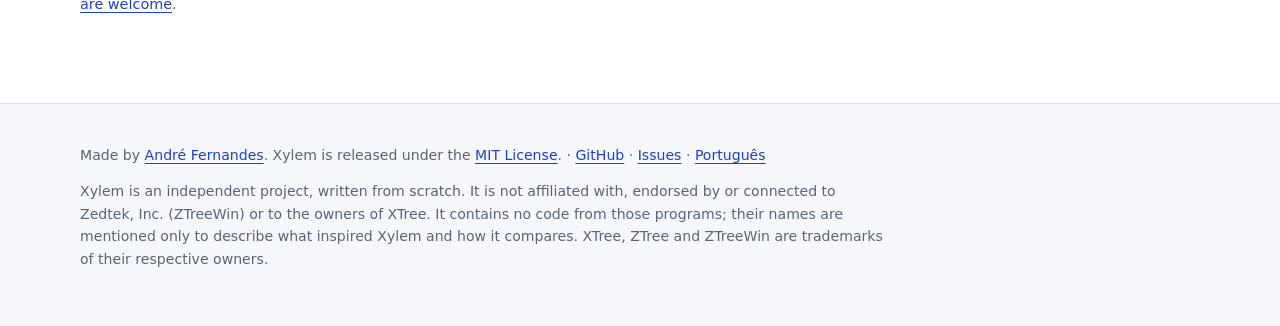
==== commit dd6288e7: "Viewer: line filter with regular expressions, and its help on F1 In text mode, & shows only the line" ====
--- a/site/index.html
+++ b/site/index.html
@@ -354,6 +354,8 @@
           <a href="https://github.com/andrelnfernandes/xylem/blob/main/docs/manual/keys.md">Keys</a>
           <a href="https://github.com/andrelnfernandes/xylem/blob/main/docs/manual/windows.md">Windows</a>
         </div>
+        <p class="translation-note">The Spanish, French, German and Chinese translations have not been reviewed
+          by native speakers. If you read one of these languages, <a href="https://github.com/andrelnfernandes/xylem/blob/main/docs/manual/TRANSLATING.md#reviews-wanted">your suggestions are welcome</a>.</p>
       </div>
     </section>
   </main>
--- a/site/style.css
+++ b/site/style.css
@@ -407,6 +407,8 @@
 
 .topics a:hover { border-color: var(--link); color: var(--link); }
 
+.translation-note { margin-top: 20px; color: var(--muted); font-size: 0.9rem; }
+
 /* Footer */
 
 footer { padding: 40px 0 56px; color: var(--muted); font-size: 0.88rem; }
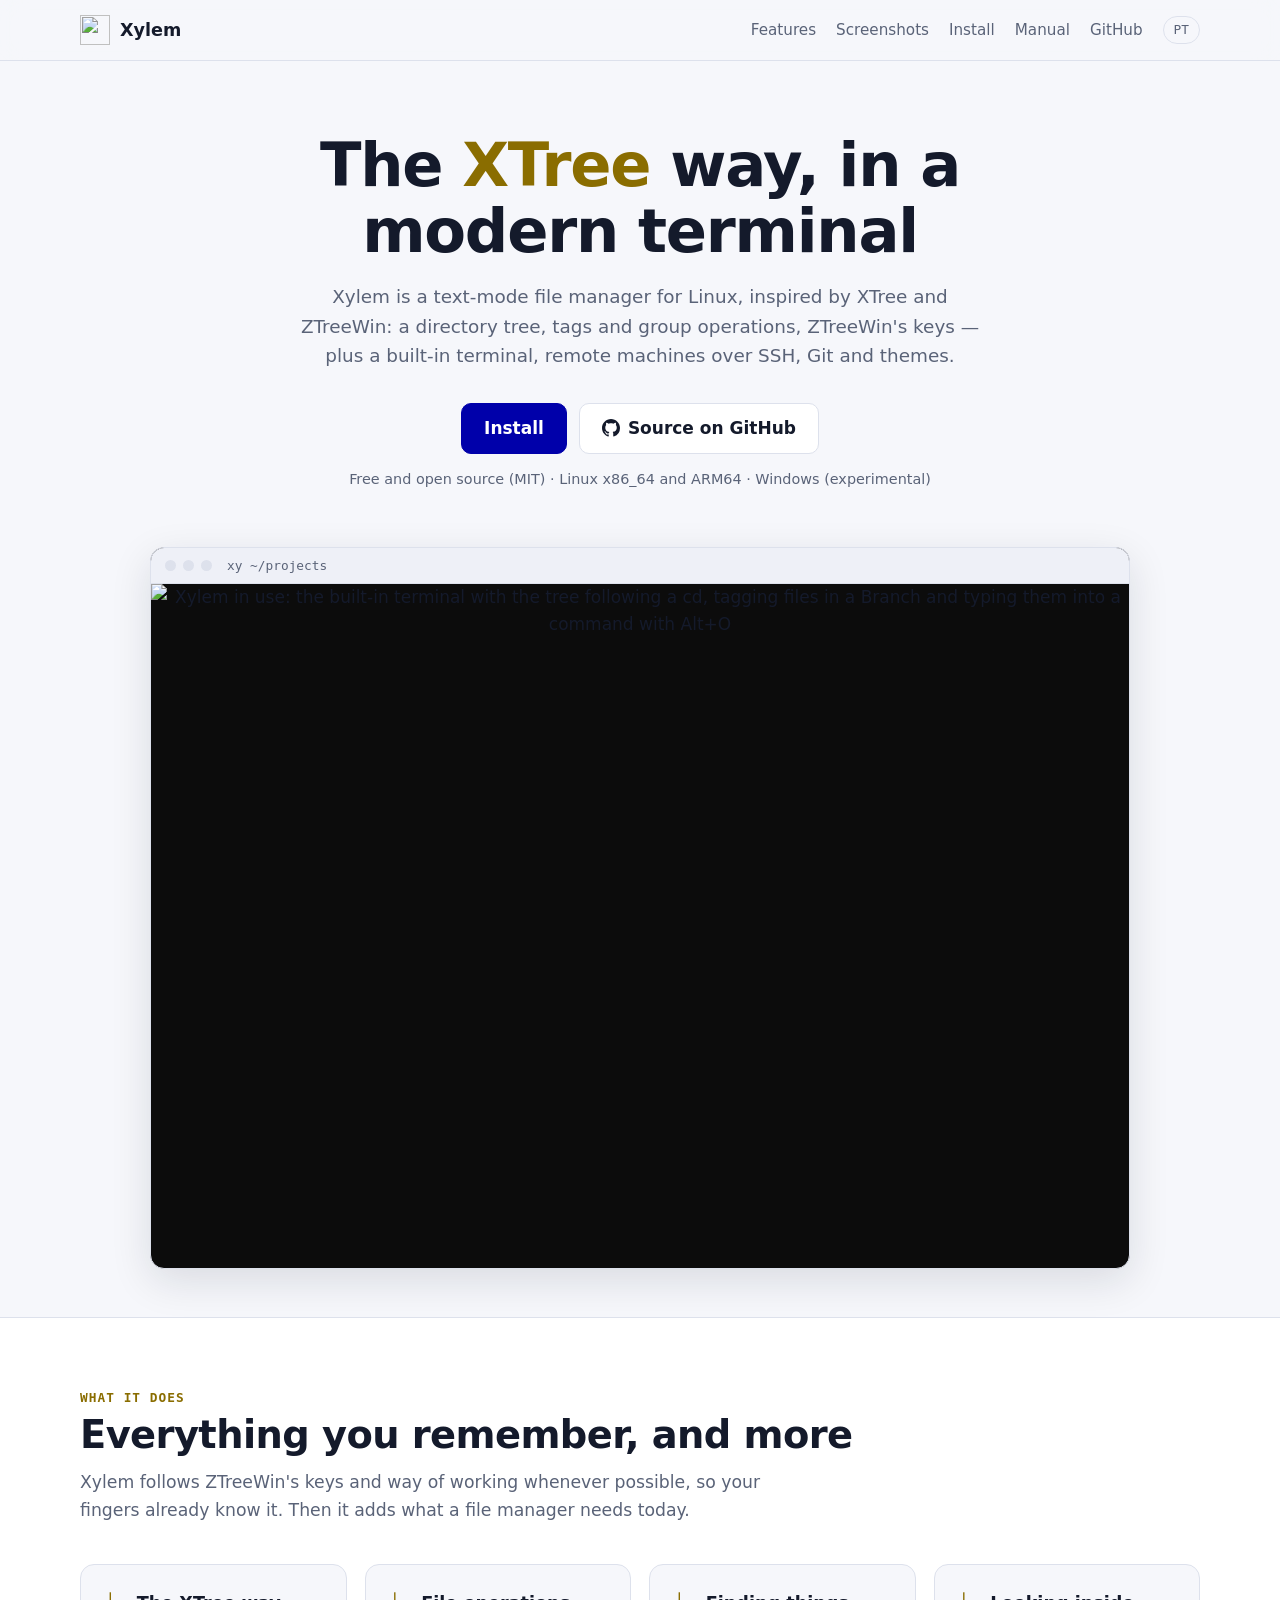
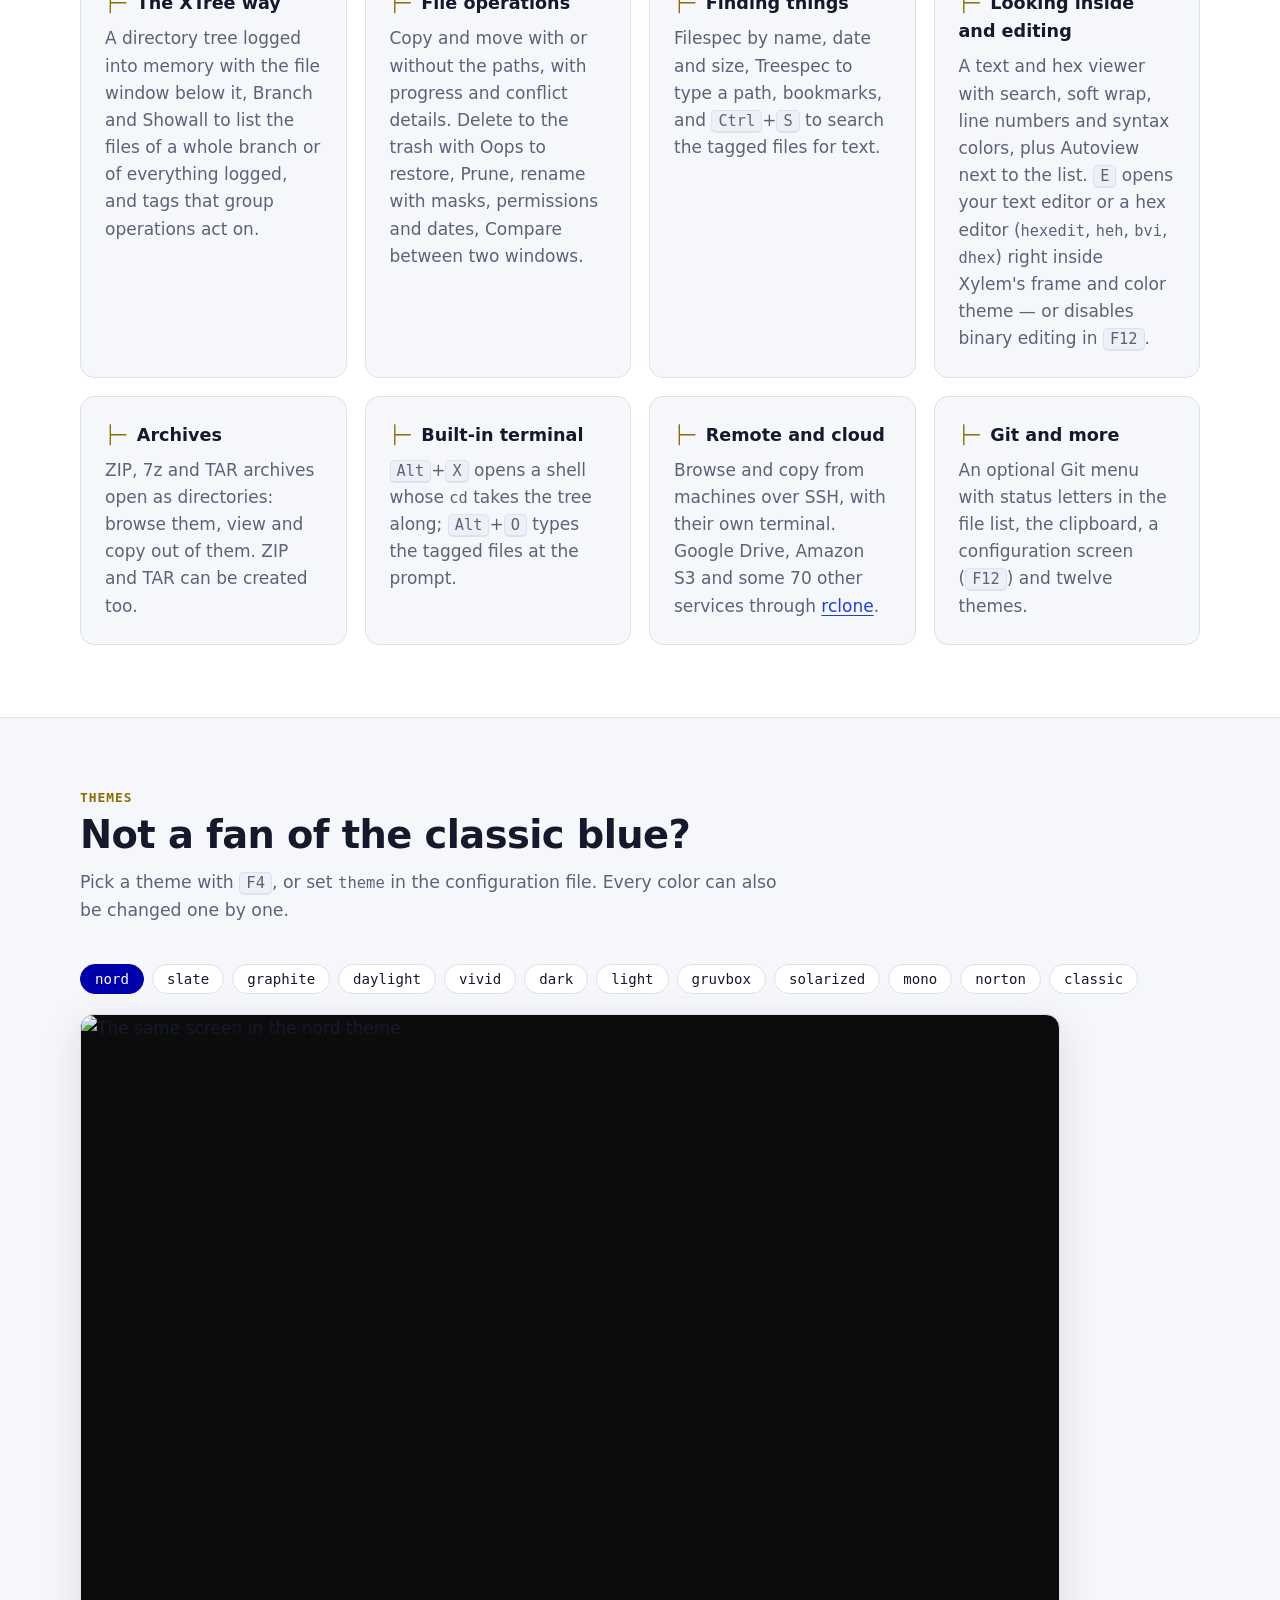
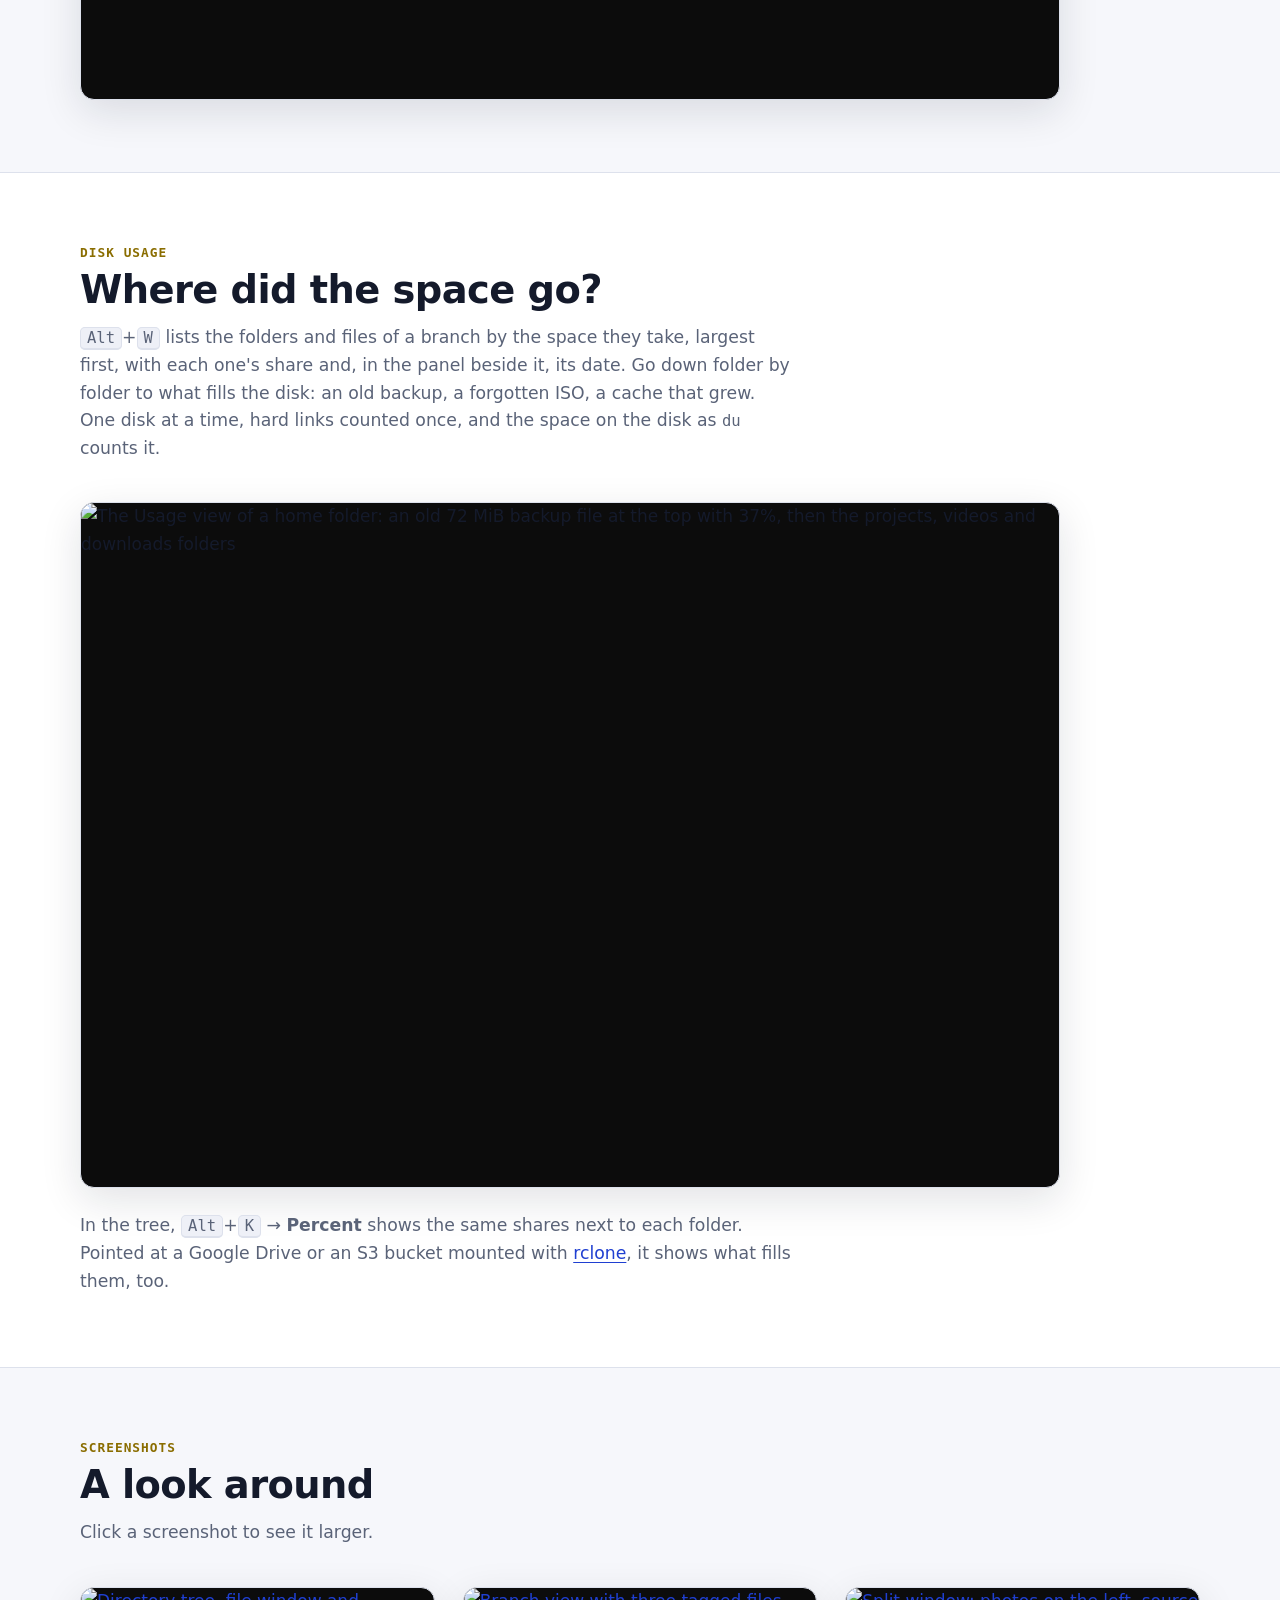
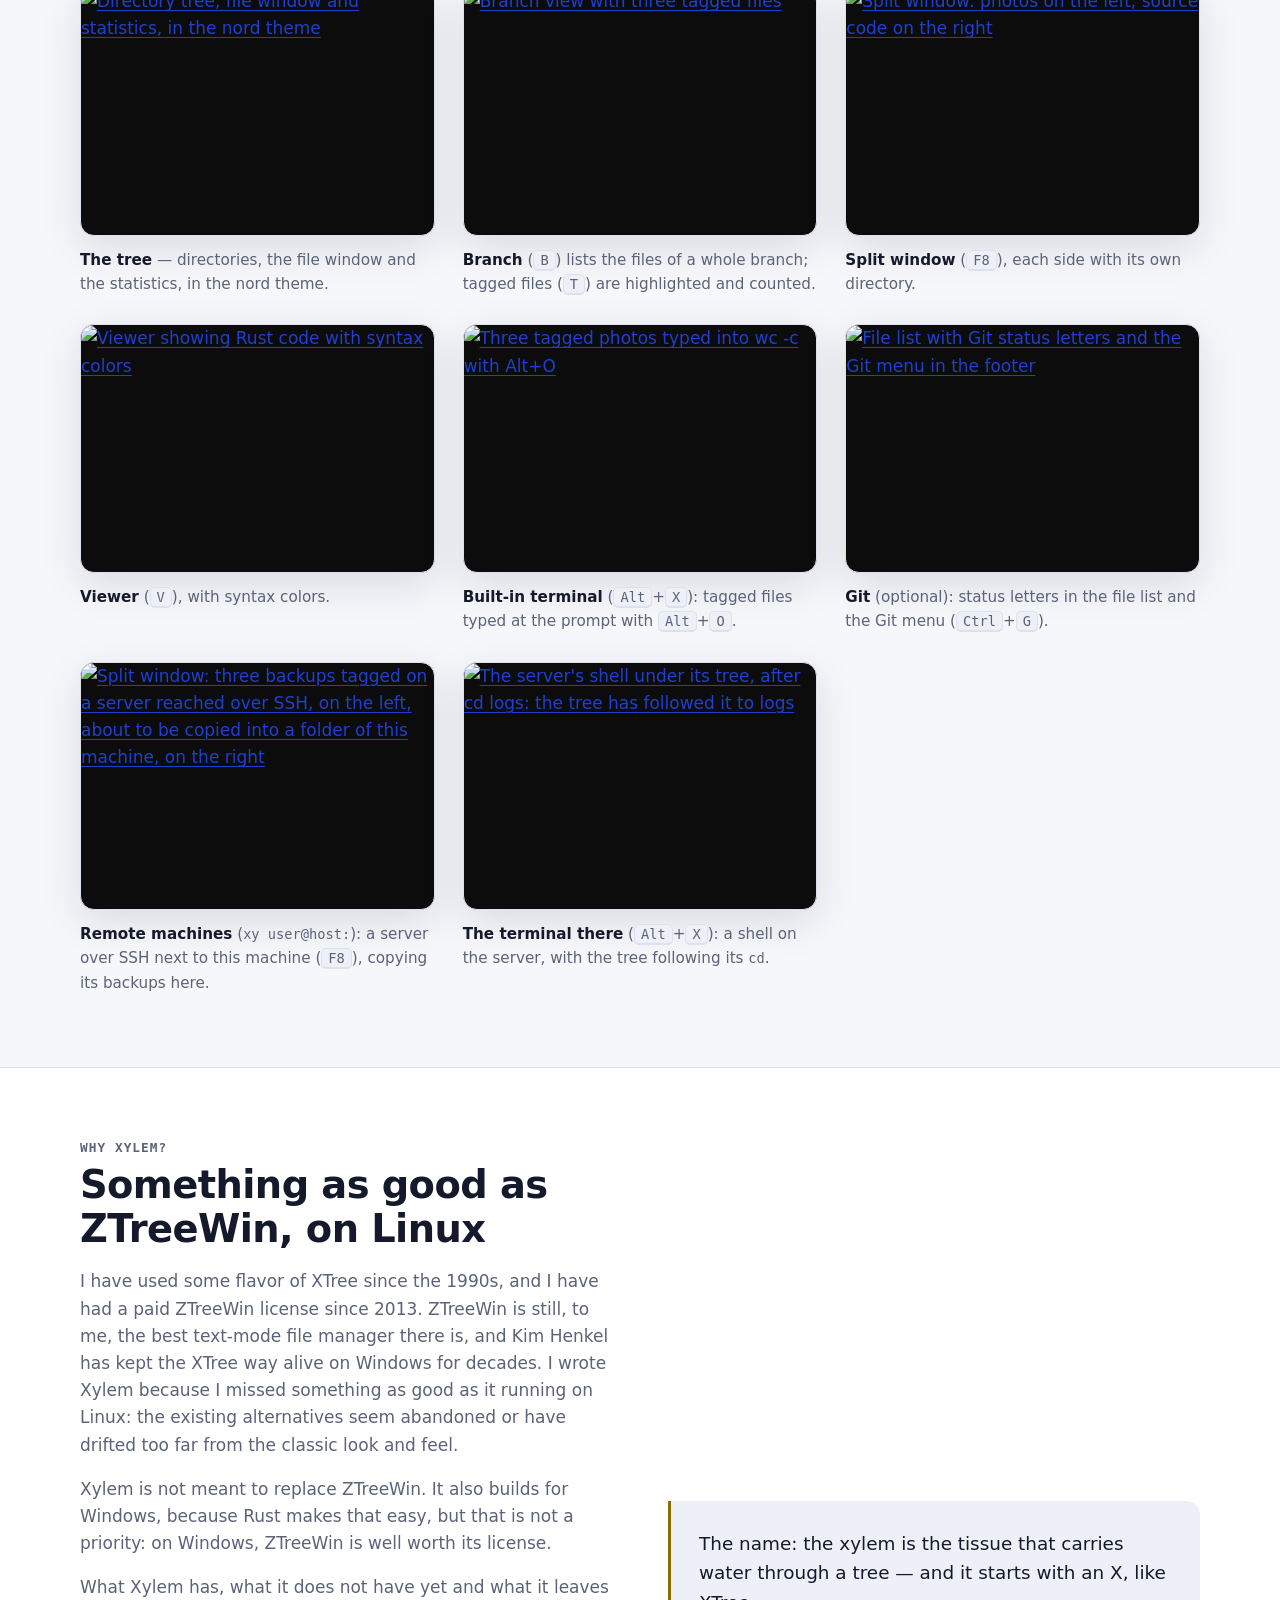
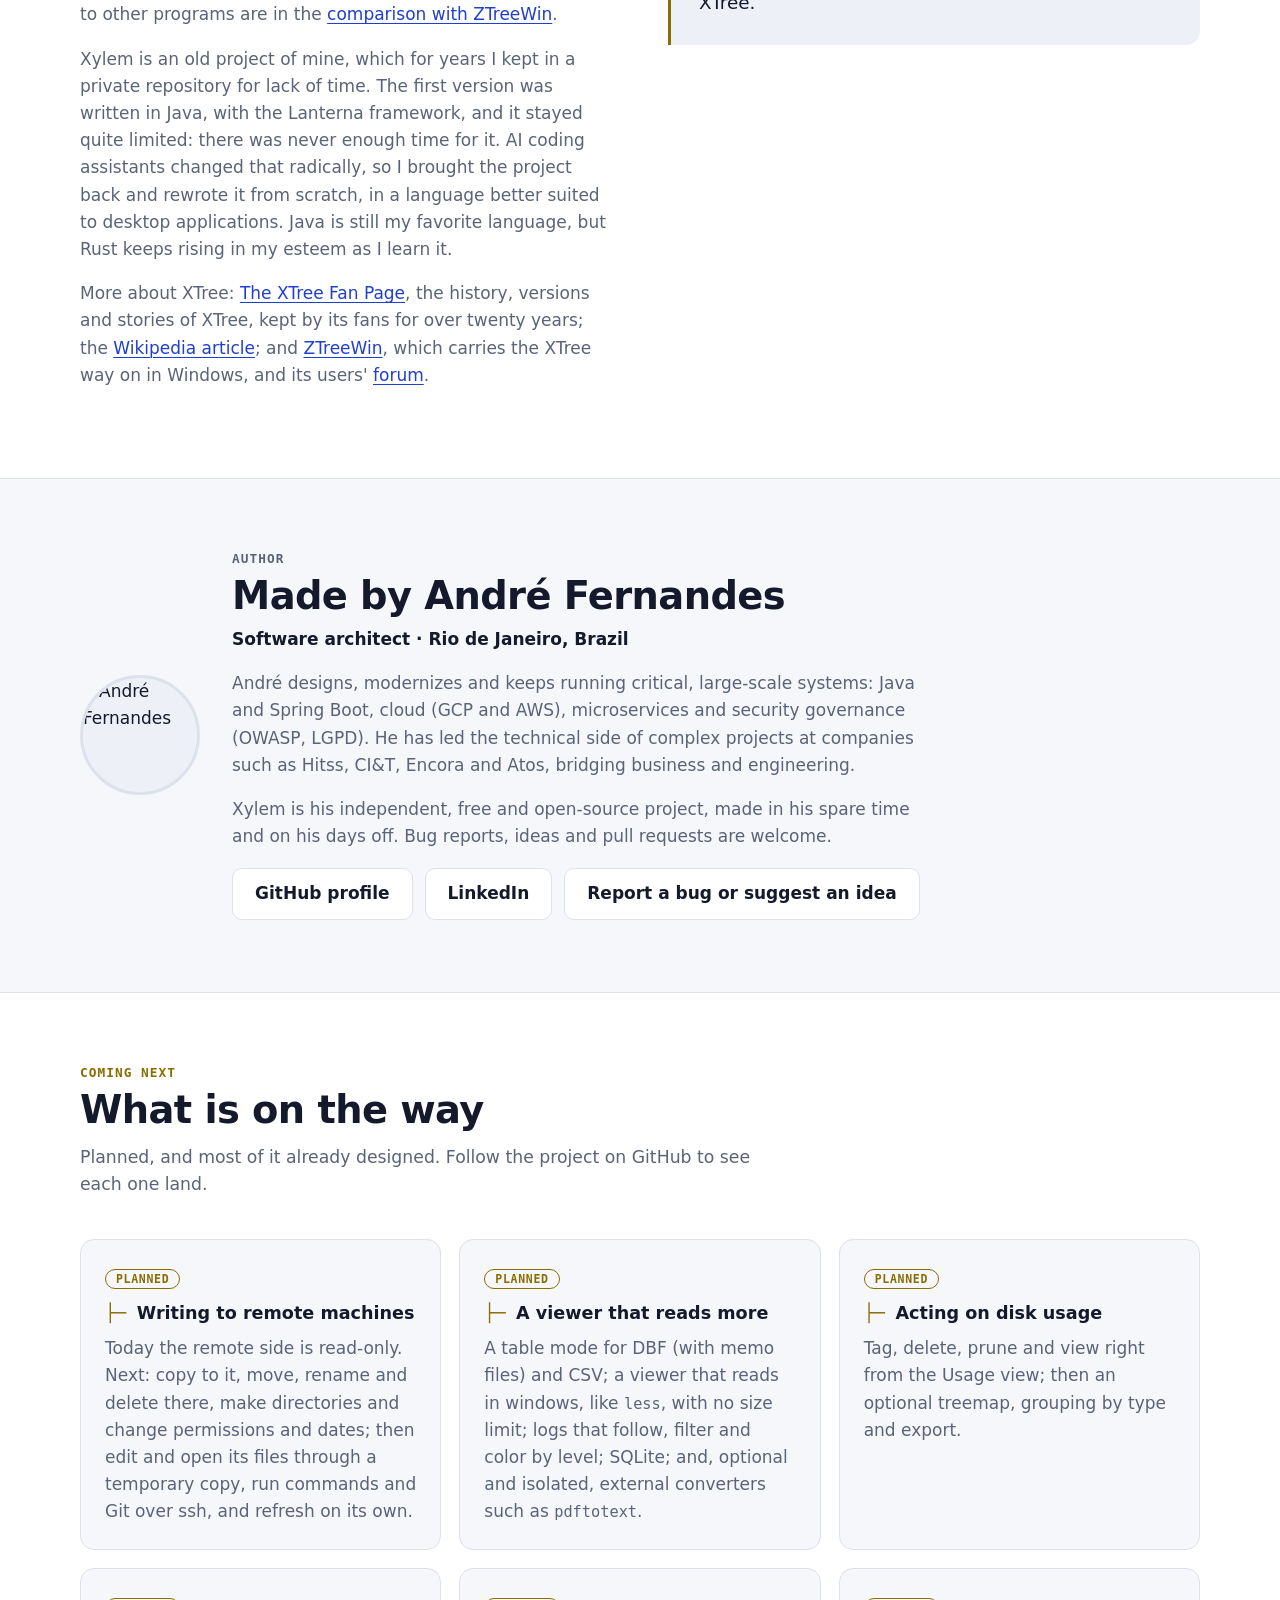
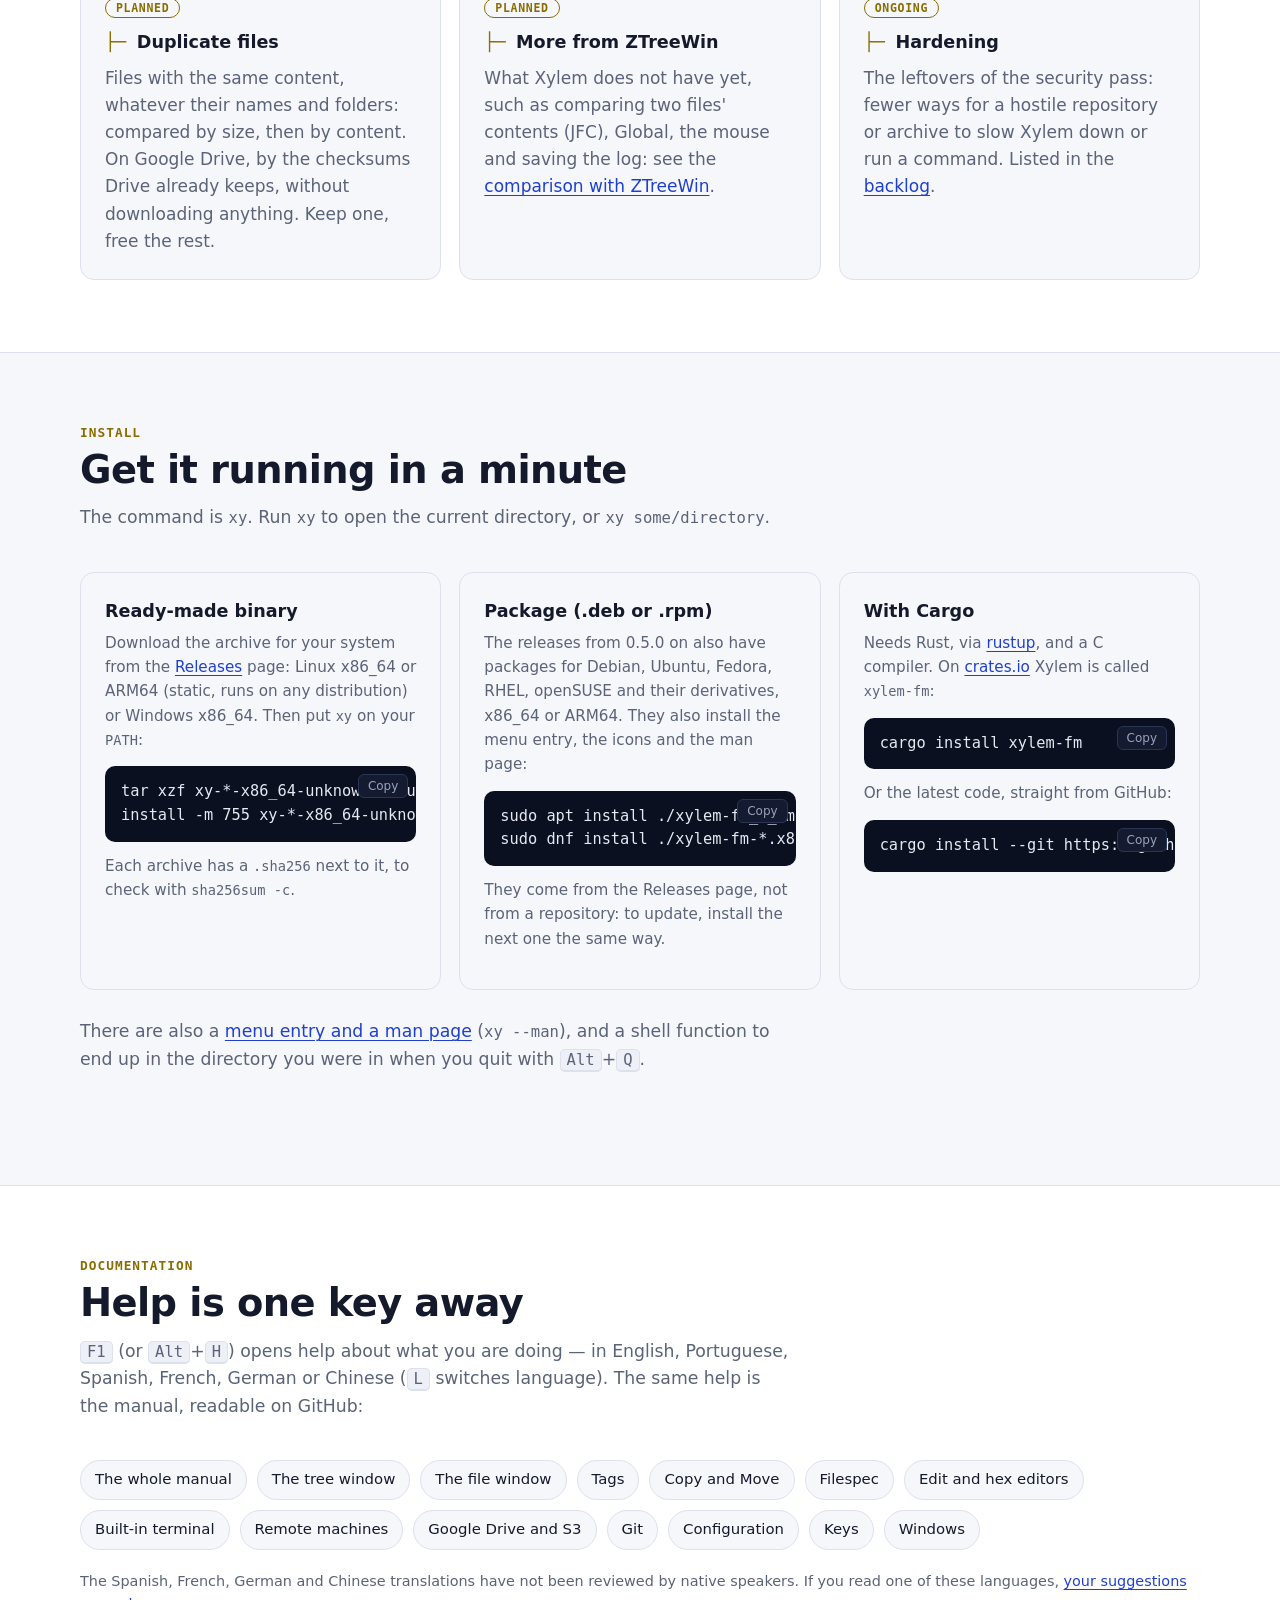
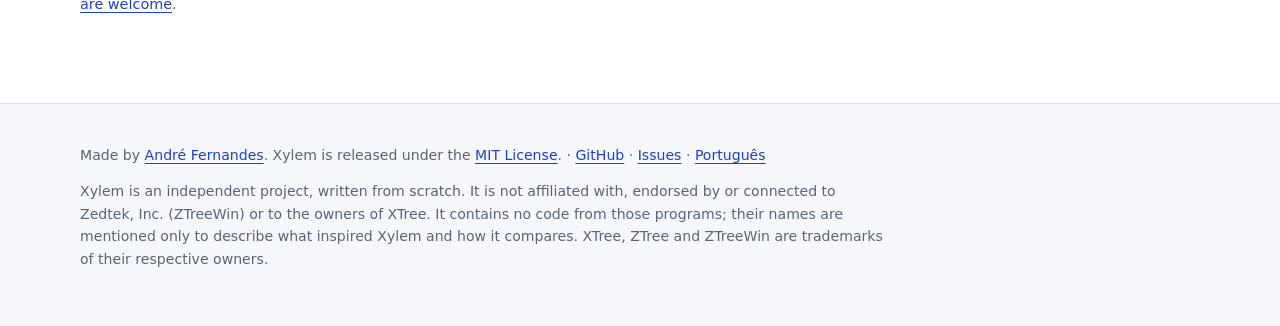
==== commit 2ae06f4a: "CI: install the musl C compiler; note the plan to leave C behind The packages job, and the release's" ====
--- a/site/index.html
+++ b/site/index.html
@@ -316,7 +316,7 @@
           </div>
           <div class="card">
             <h3>With Cargo</h3>
-            <p>Needs Rust, via <a href="https://rustup.rs">rustup</a>. On
+            <p>Needs Rust, via <a href="https://rustup.rs">rustup</a>, and a C compiler. On
               <a href="https://crates.io/crates/xylem-fm">crates.io</a> Xylem is called
               <code>xylem-fm</code>:</p>
             <div class="code"><pre>cargo install xylem-fm</pre></div>
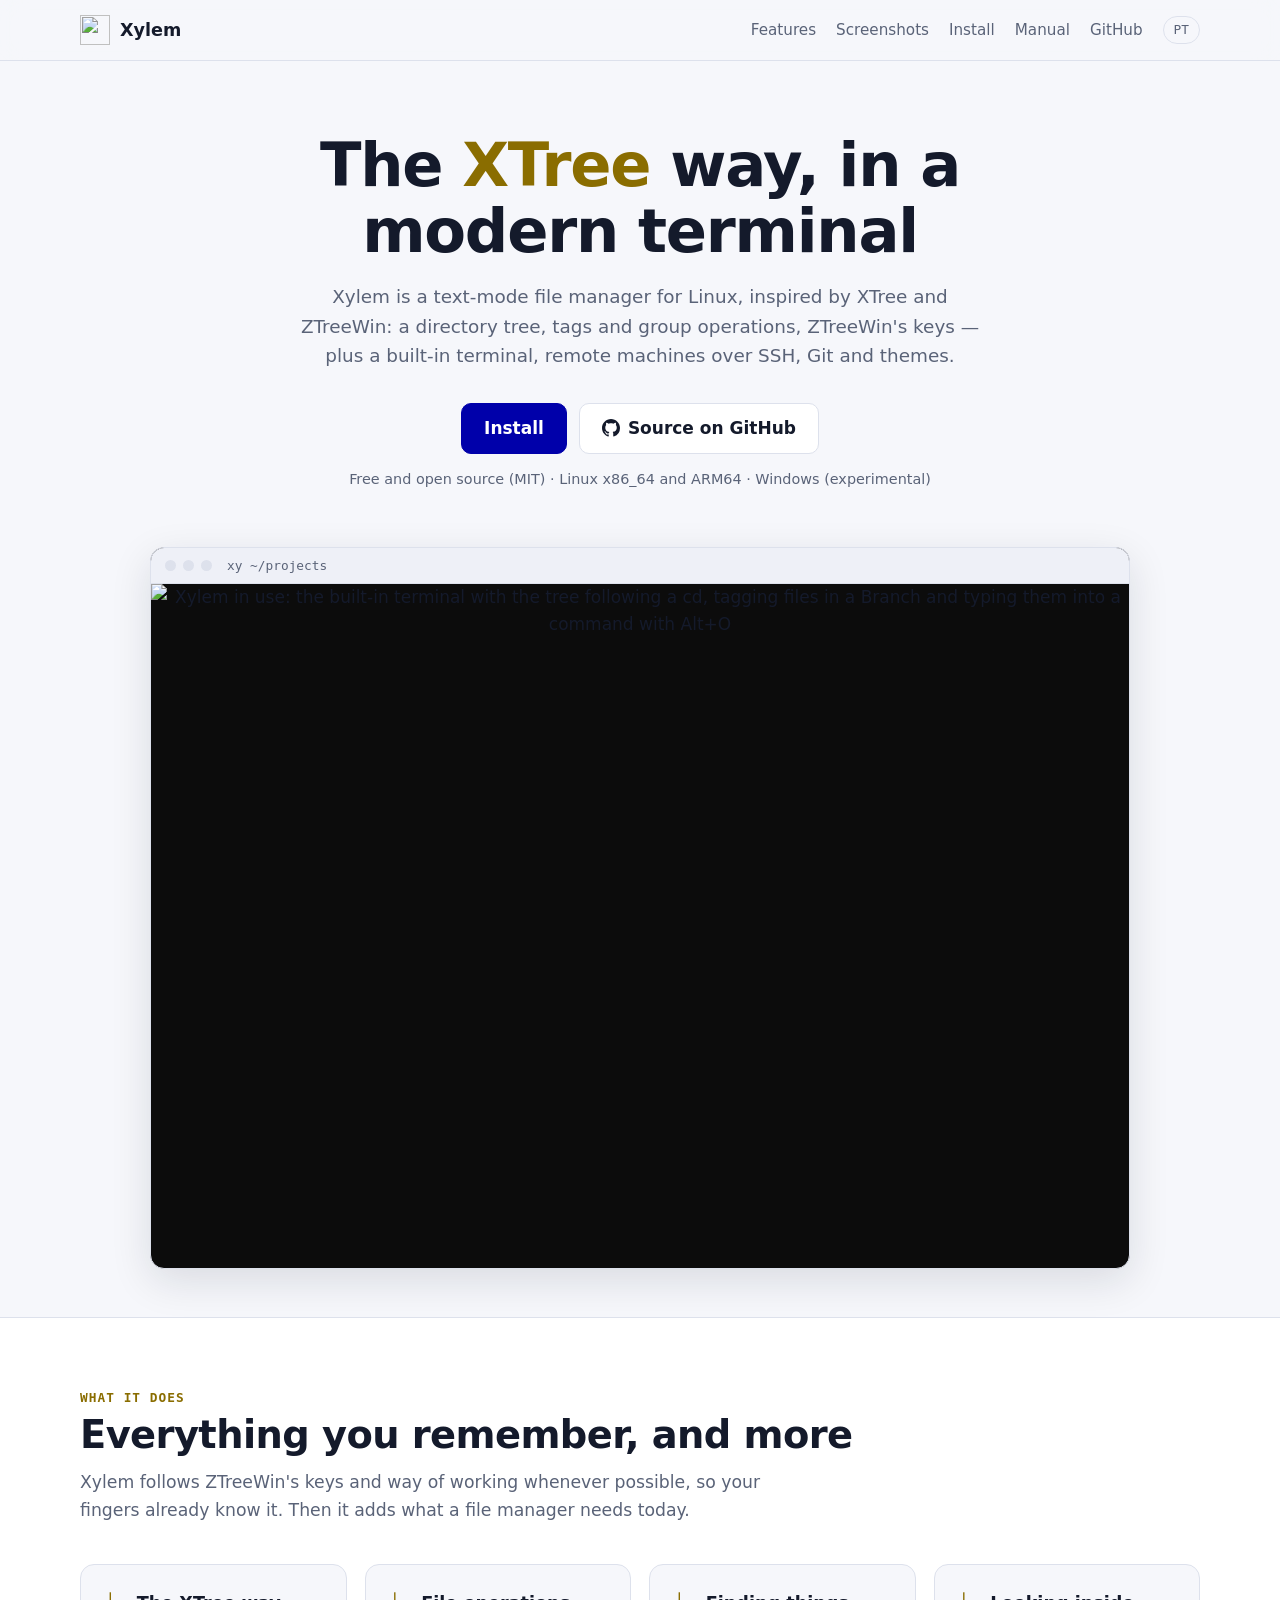
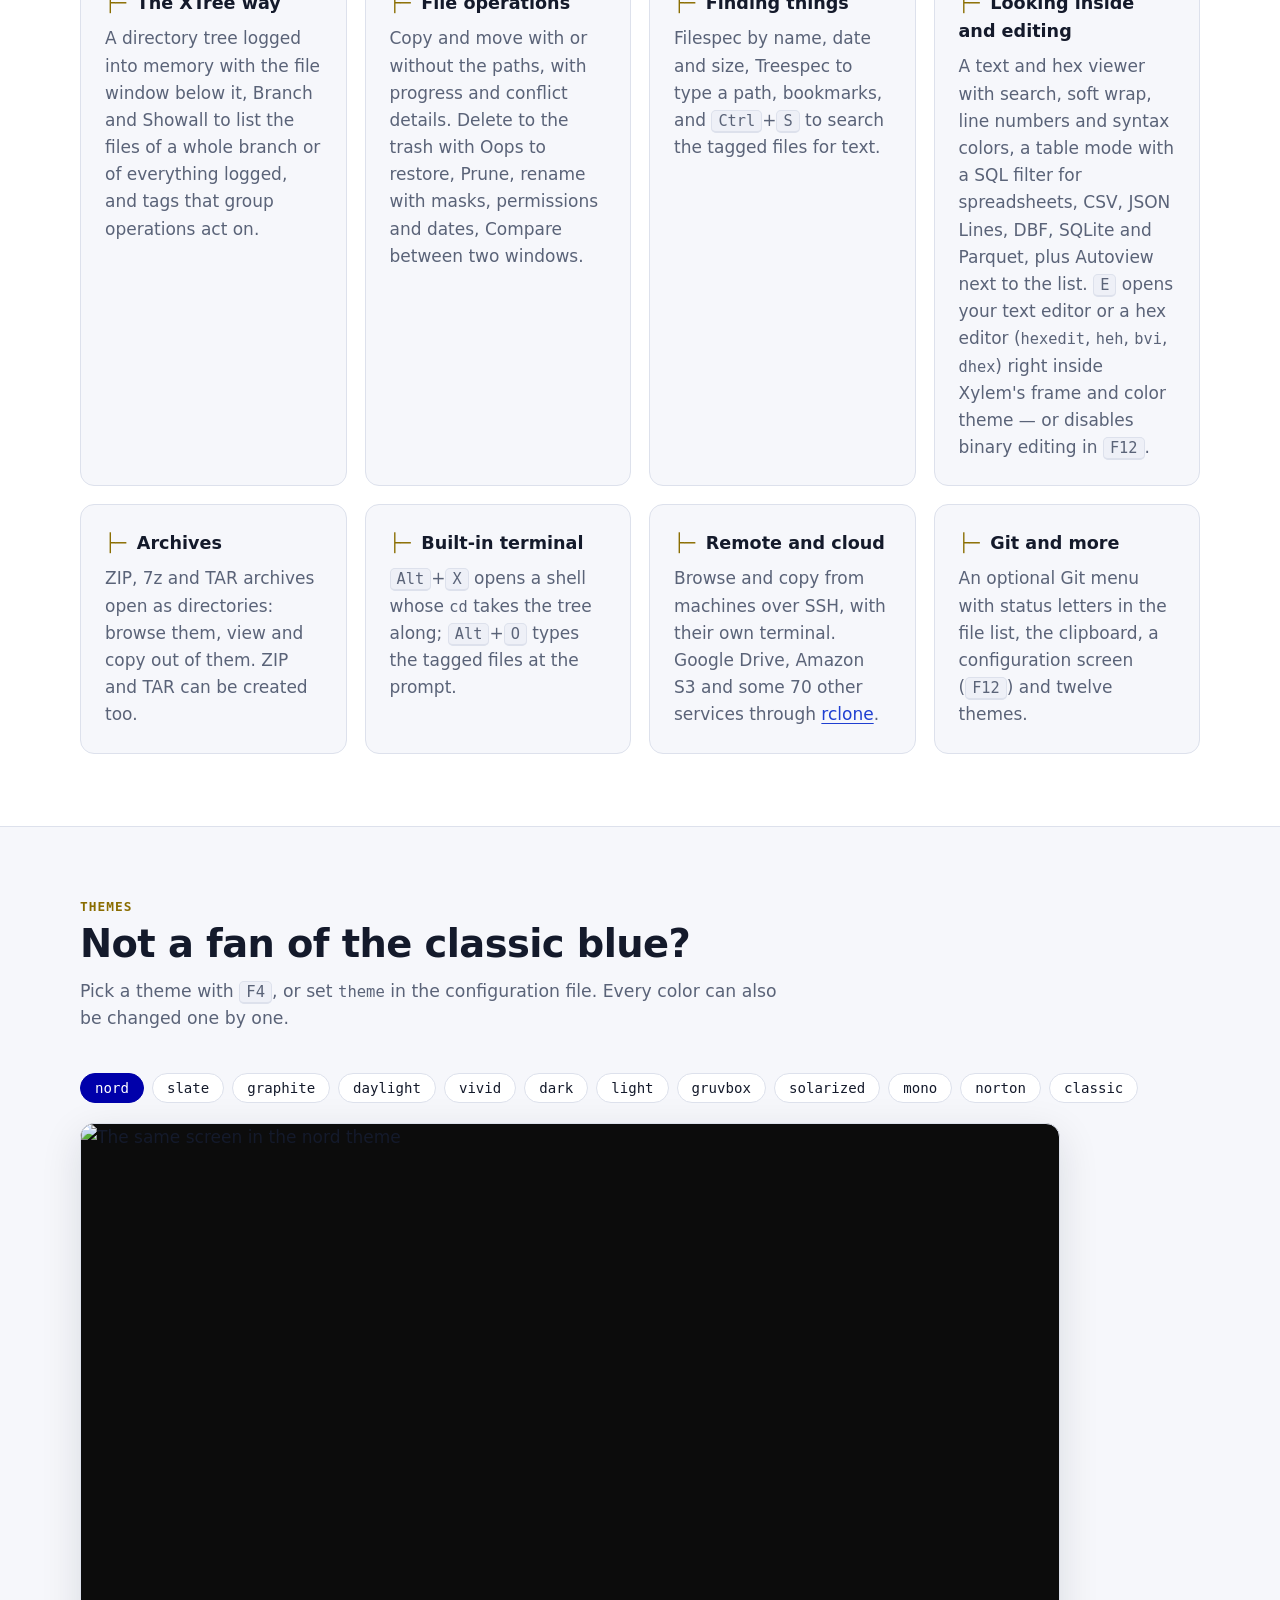
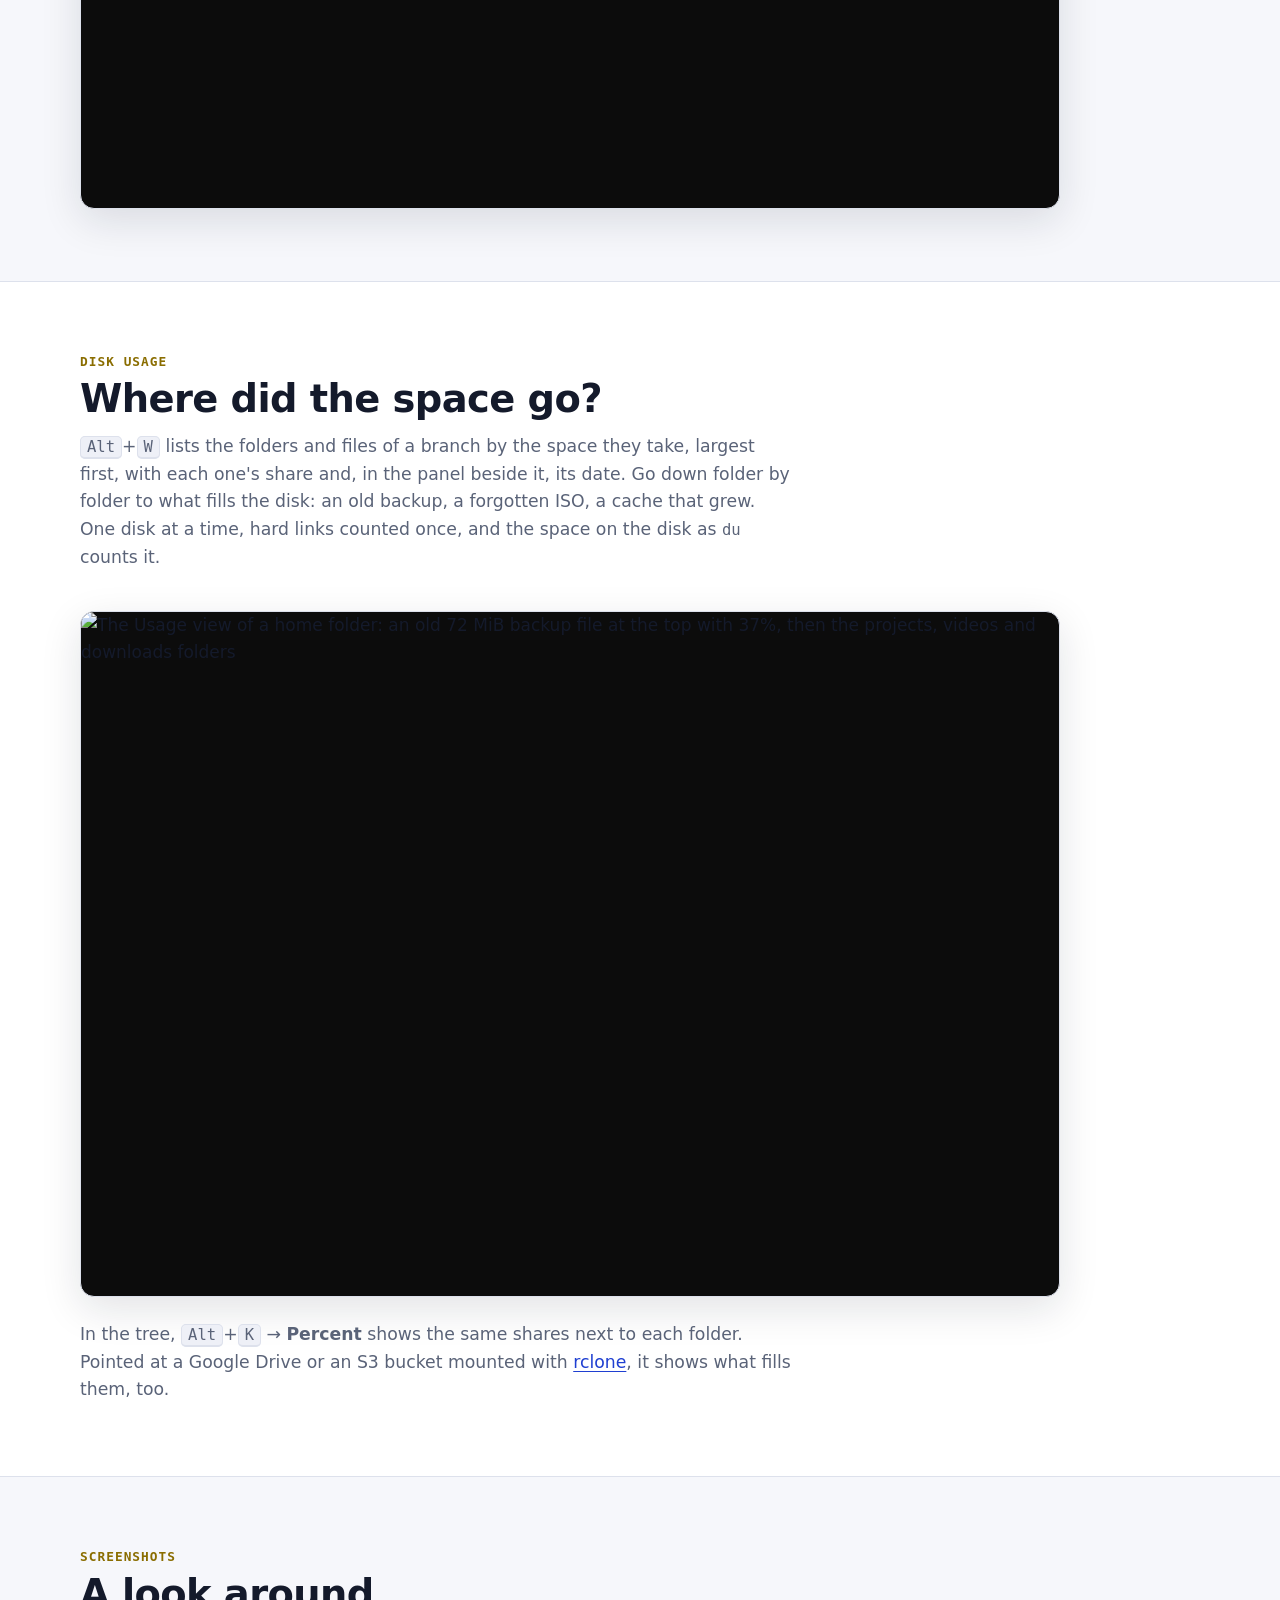
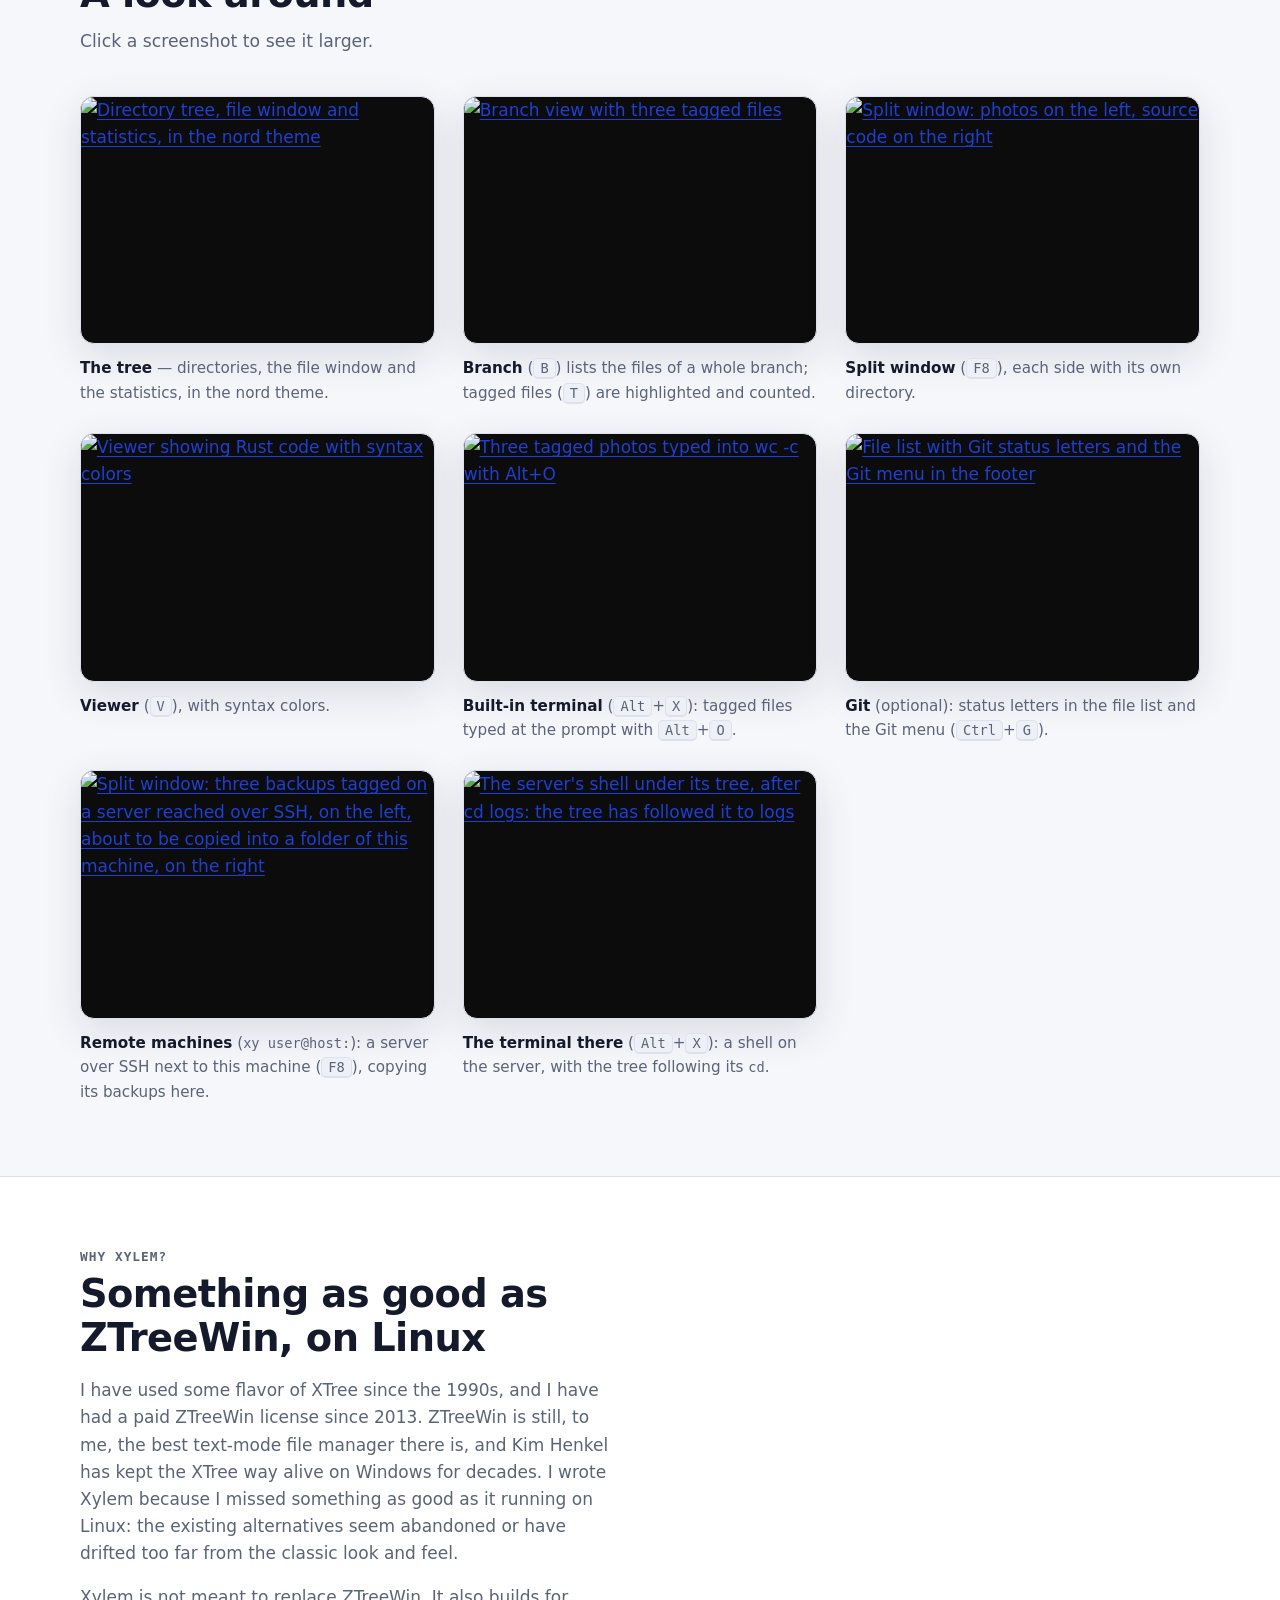
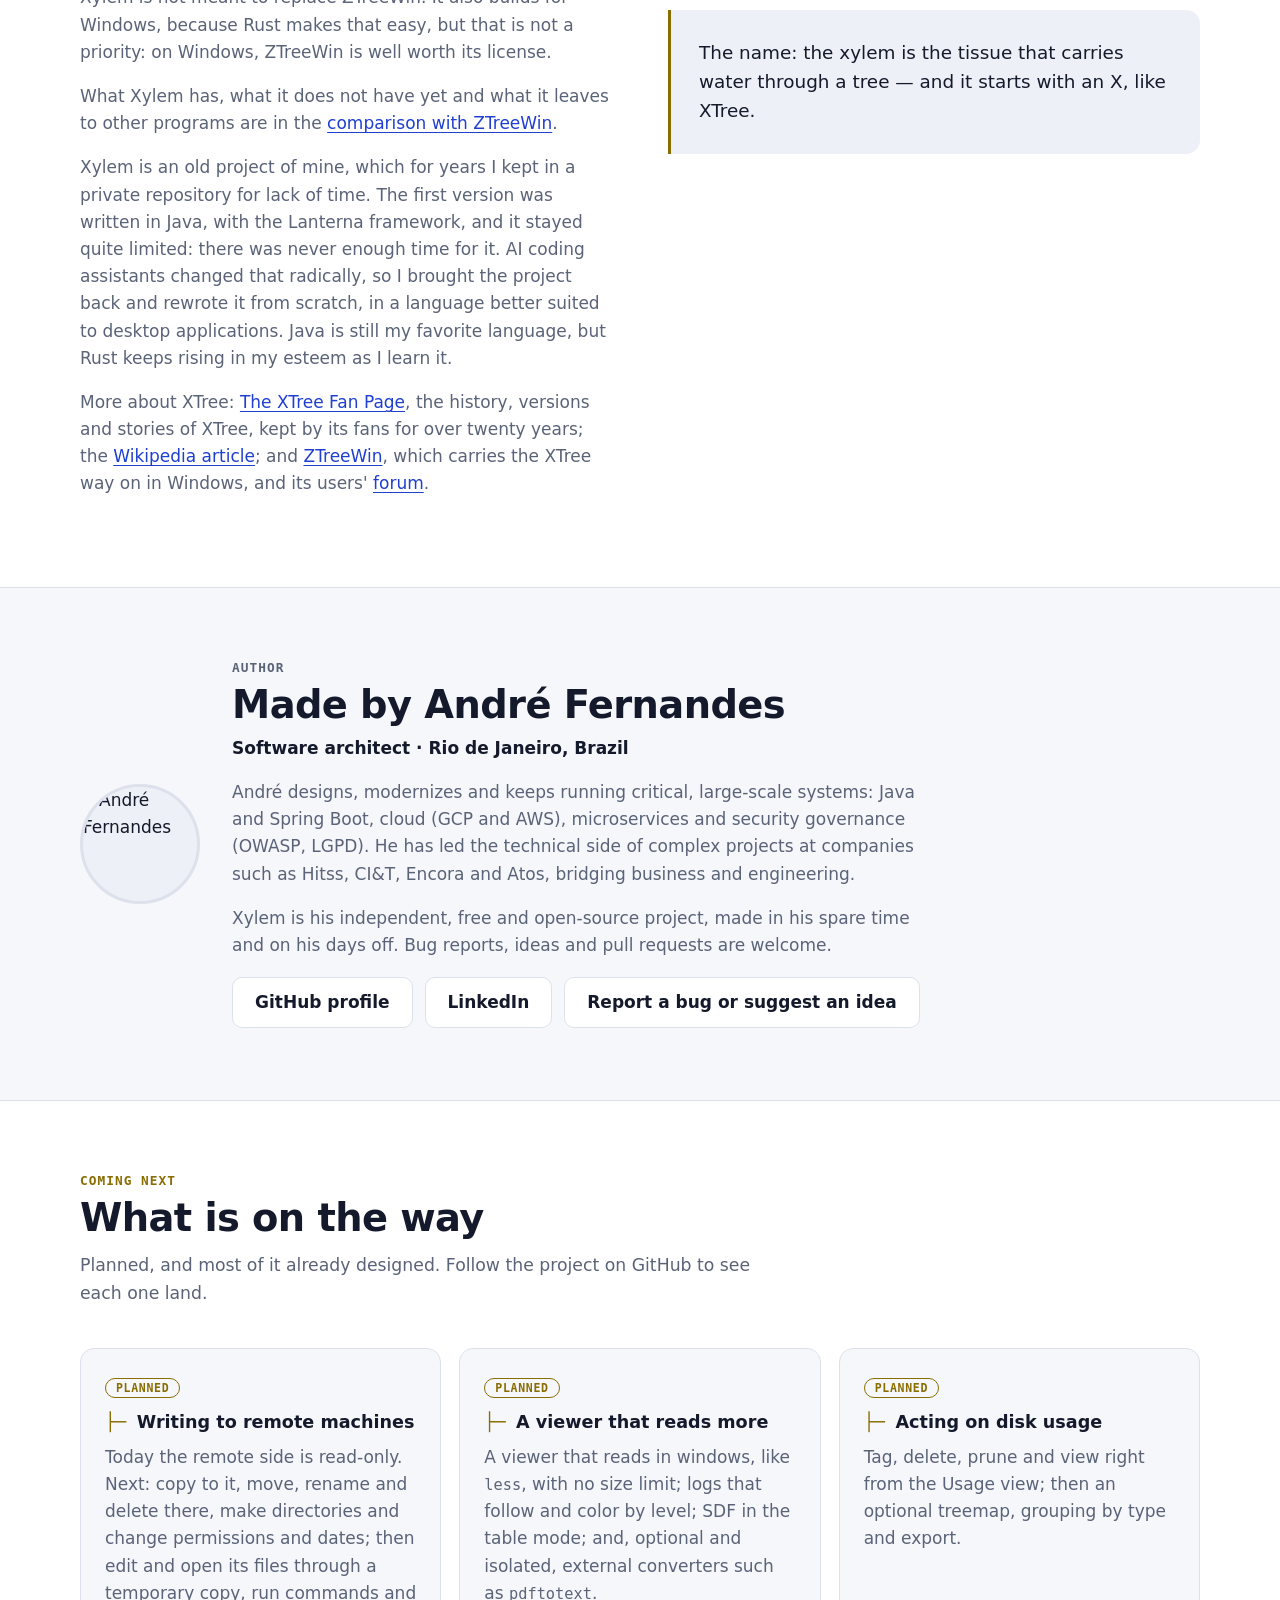
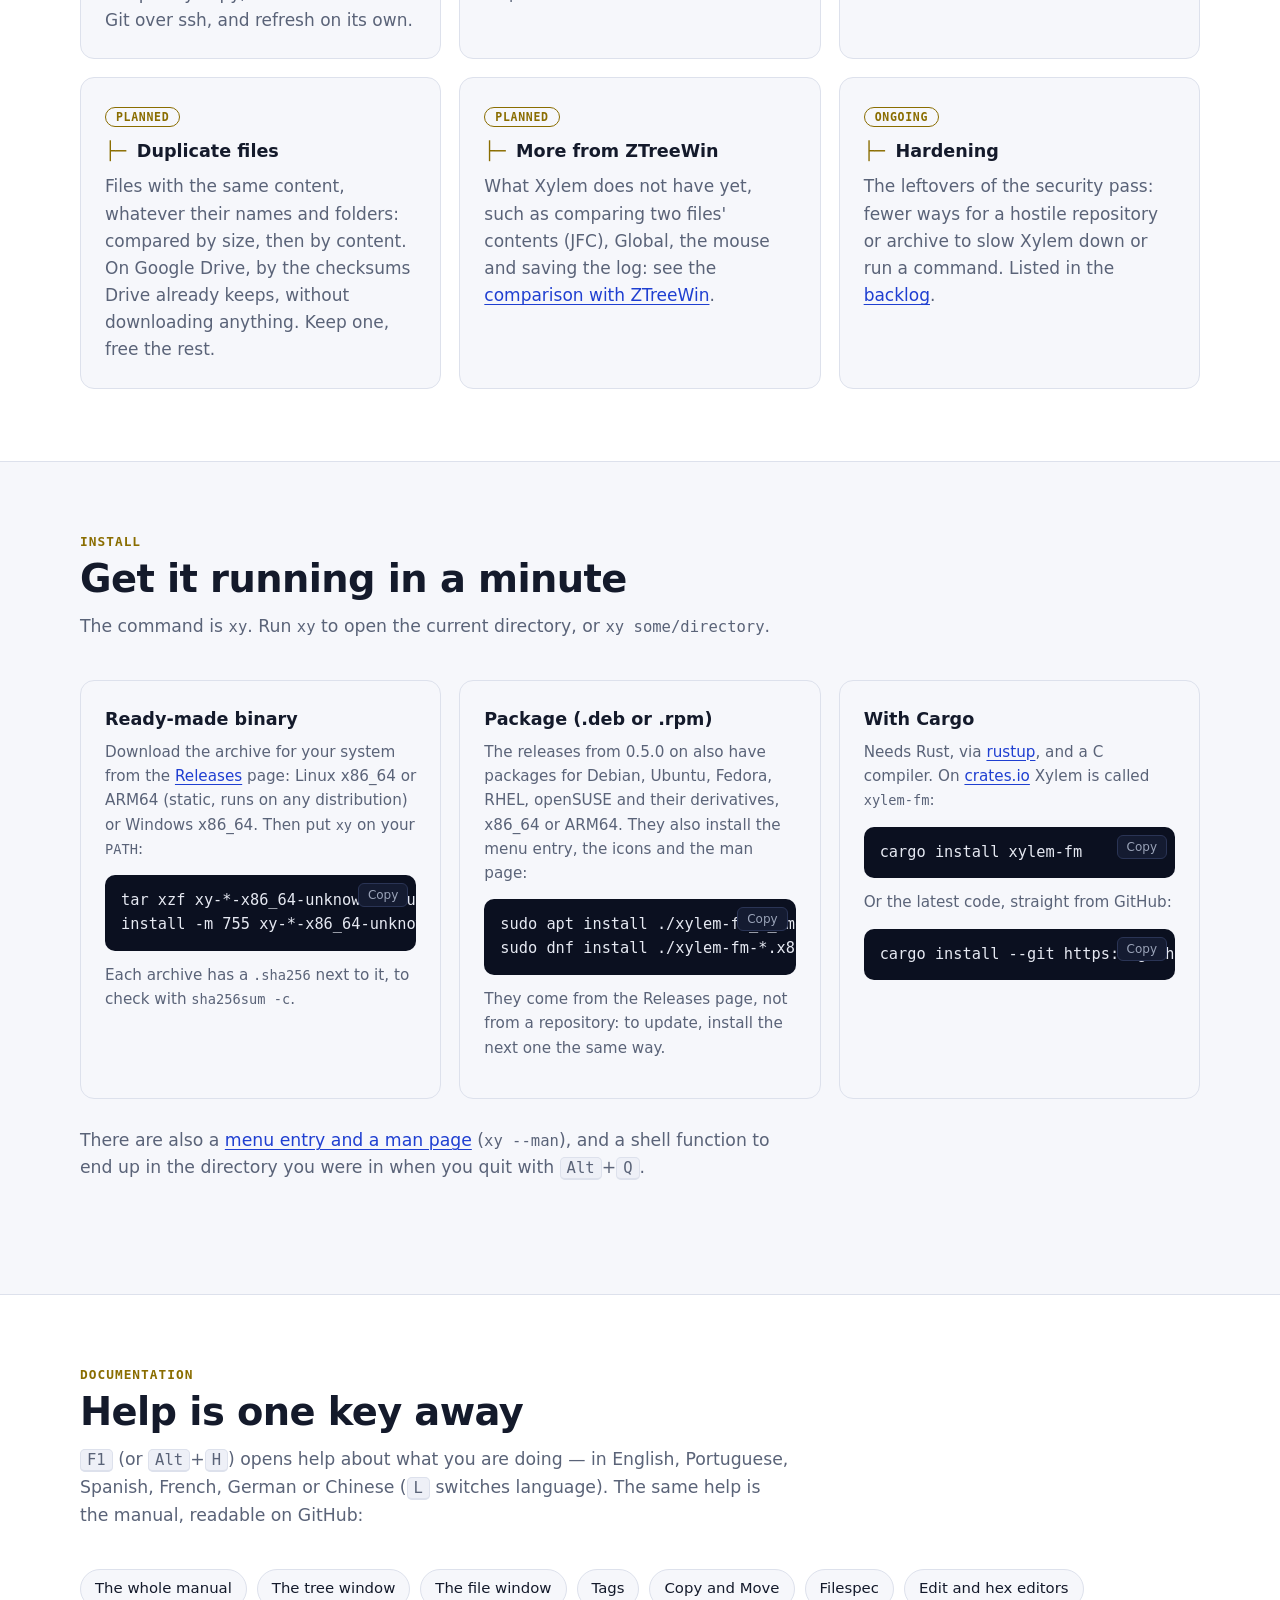
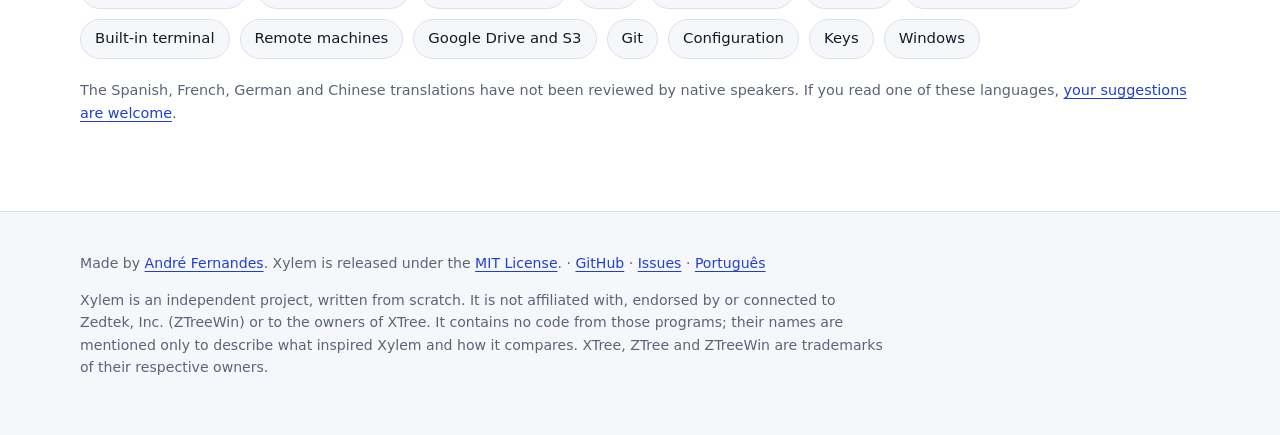
==== commit f129c32a: "Docs: the viewer's table mode, in the manual, READMEs and site The manual's viewer topic now describ" ====
--- a/site/index.html
+++ b/site/index.html
@@ -83,7 +83,8 @@
           </div>
           <div class="feature">
             <h3>Looking inside and editing</h3>
-            <p>A text and hex viewer with search, soft wrap, line numbers and syntax colors, plus
+            <p>A text and hex viewer with search, soft wrap, line numbers and syntax colors, a table
+              mode with a SQL filter for spreadsheets, CSV, JSON Lines, DBF, SQLite and Parquet, plus
               Autoview next to the list. <kbd>E</kbd> opens your text editor or a hex editor
               (<code>hexedit</code>, <code>heh</code>, <code>bvi</code>, <code>dhex</code>) right
               inside Xylem's frame and color theme — or disables binary editing in <kbd>F12</kbd>.</p>
@@ -261,7 +262,7 @@
           <div class="feature">
             <p class="badge">Planned</p>
             <h3>A viewer that reads more</h3>
-            <p>A table mode for DBF (with memo files) and CSV; a viewer that reads in windows, like <code>less</code>, with no size limit; logs that follow, filter and color by level; SQLite; and, optional and isolated, external converters such as <code>pdftotext</code>.</p>
+            <p>A viewer that reads in windows, like <code>less</code>, with no size limit; logs that follow and color by level; SDF in the table mode; and, optional and isolated, external converters such as <code>pdftotext</code>.</p>
           </div>
           <div class="feature">
             <p class="badge">Planned</p>
